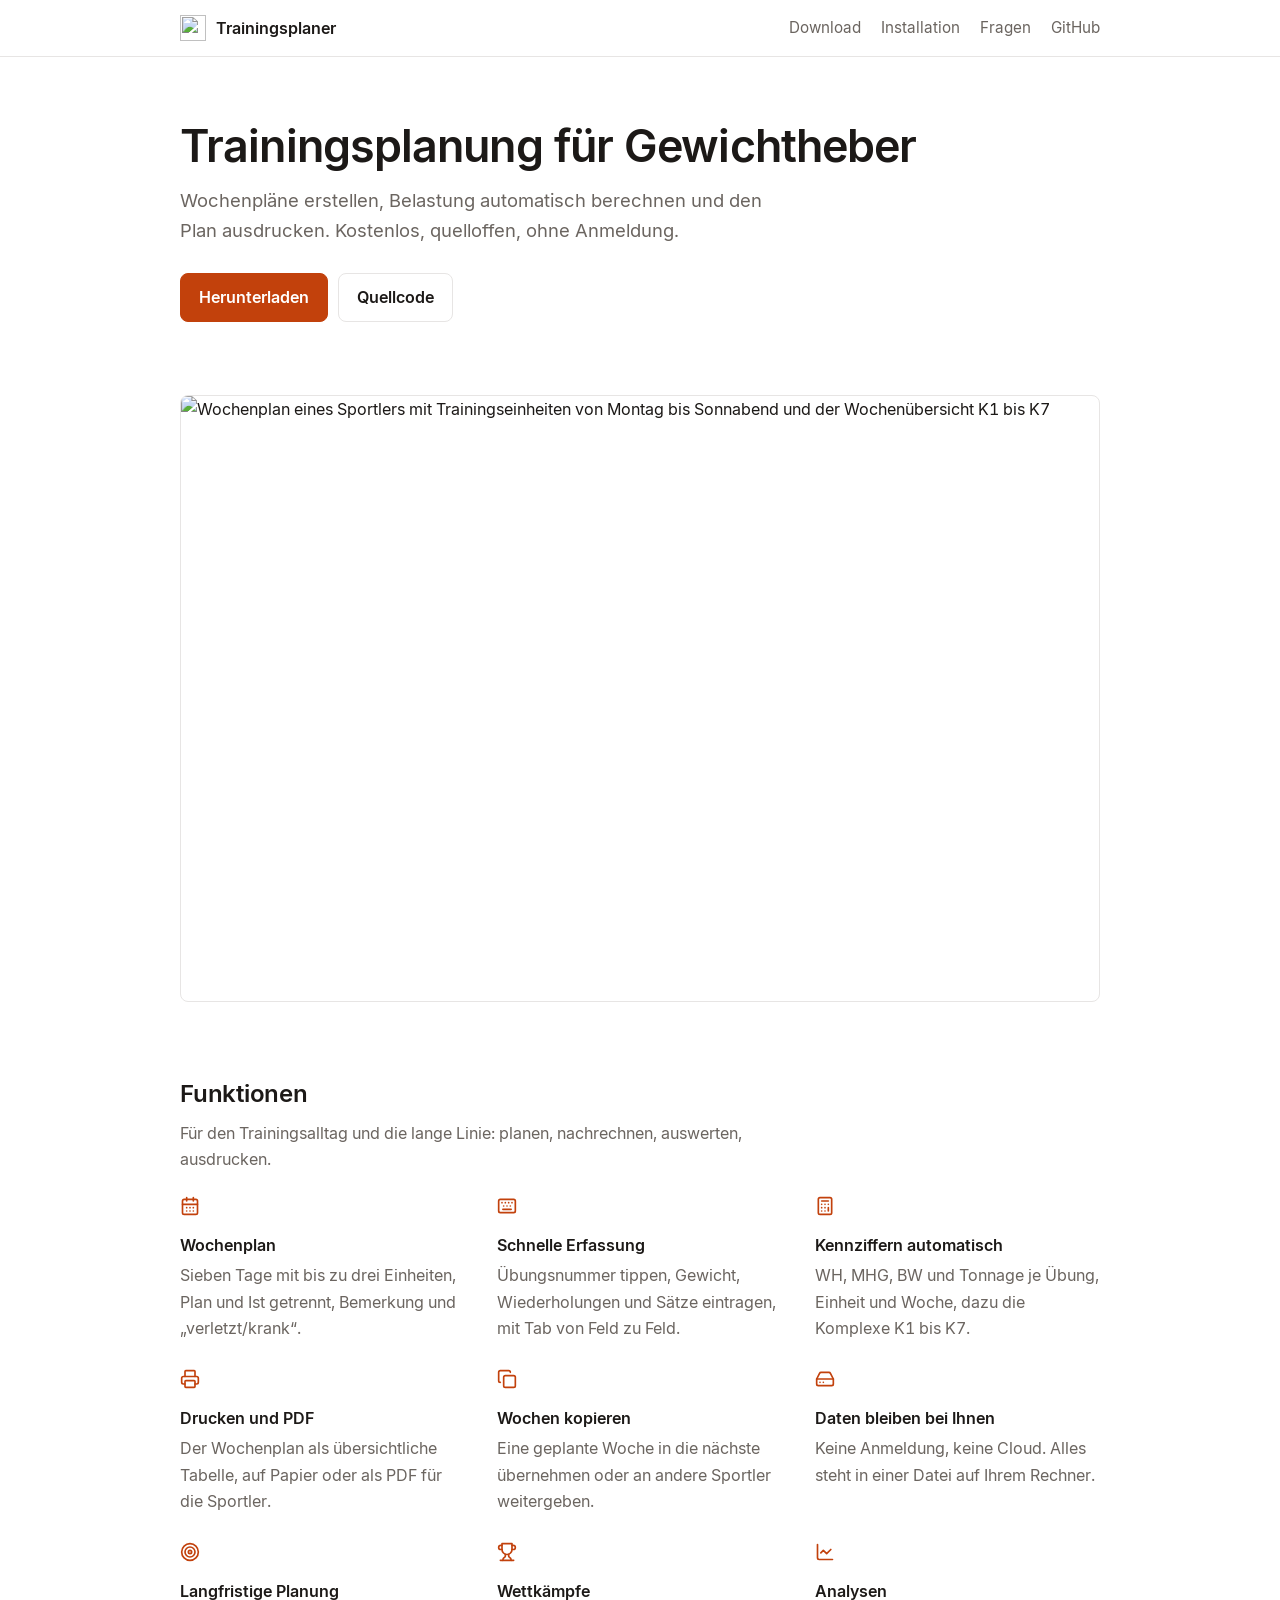
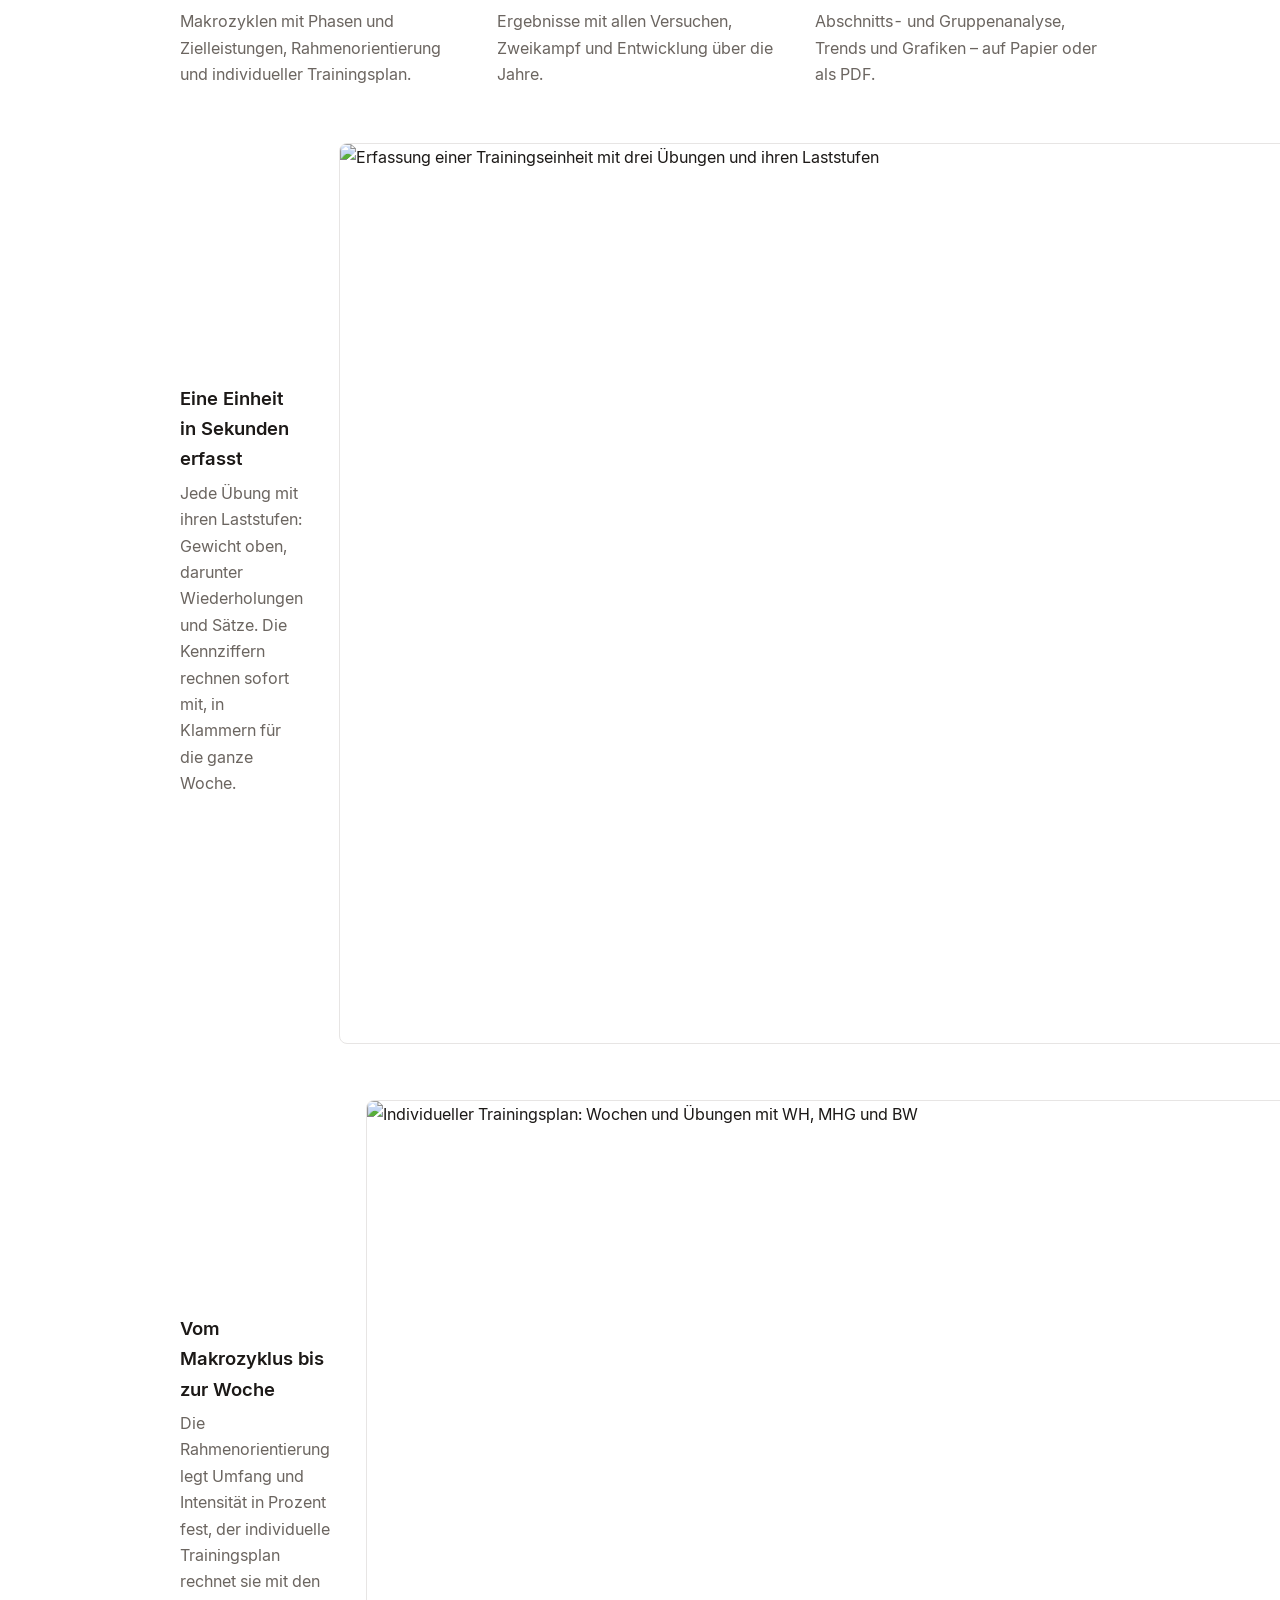
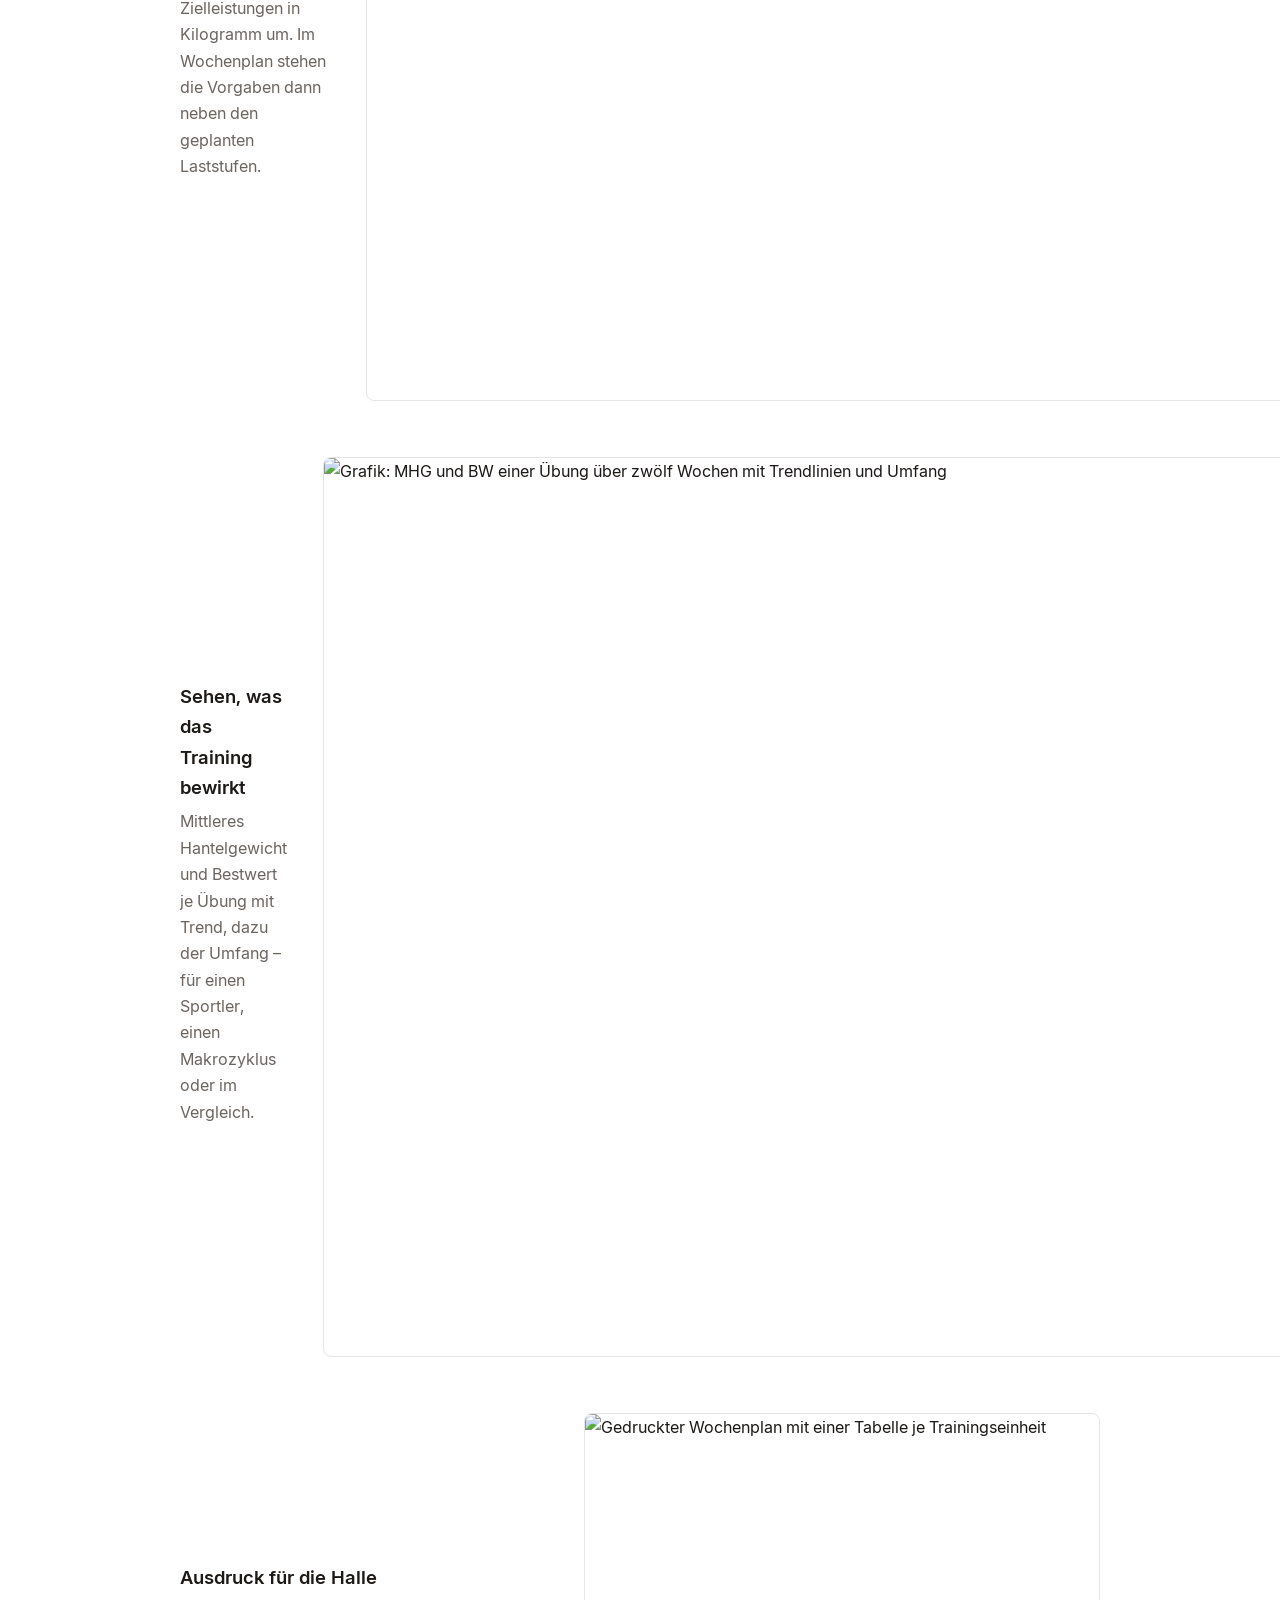
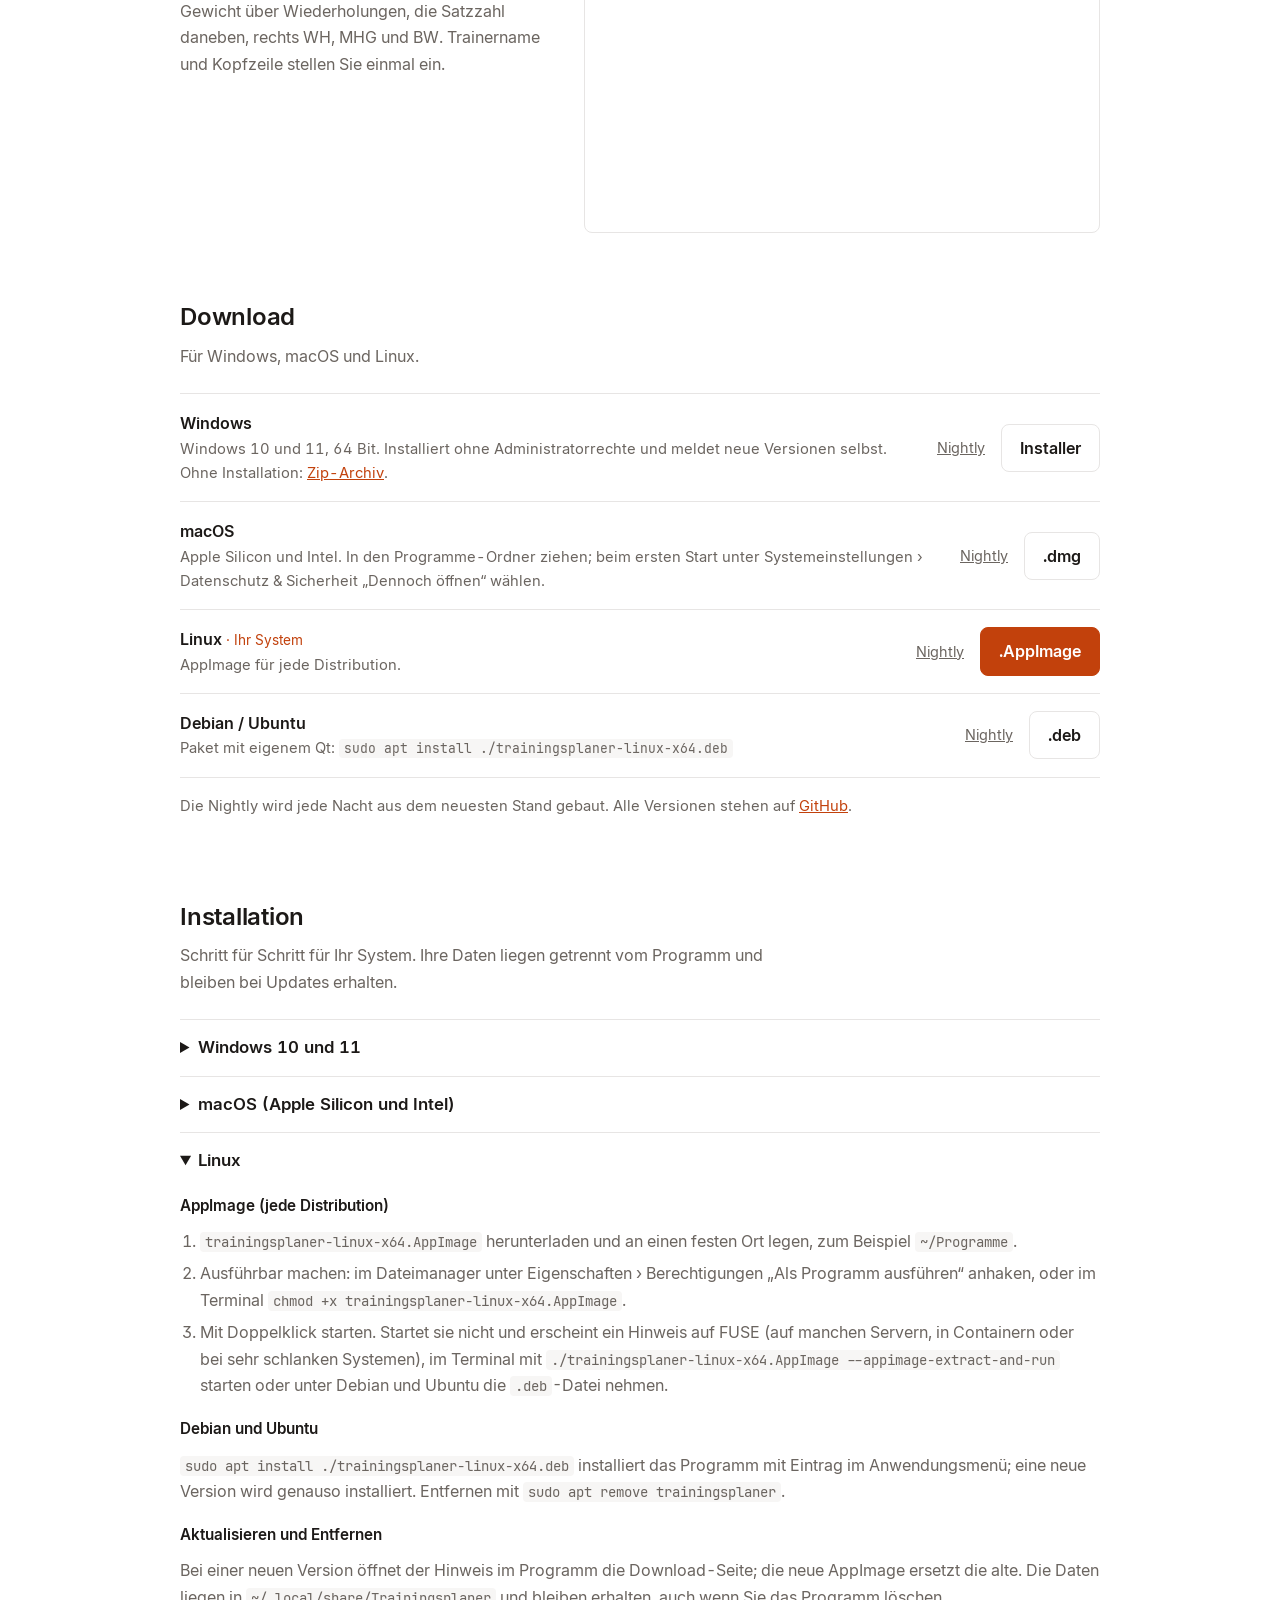
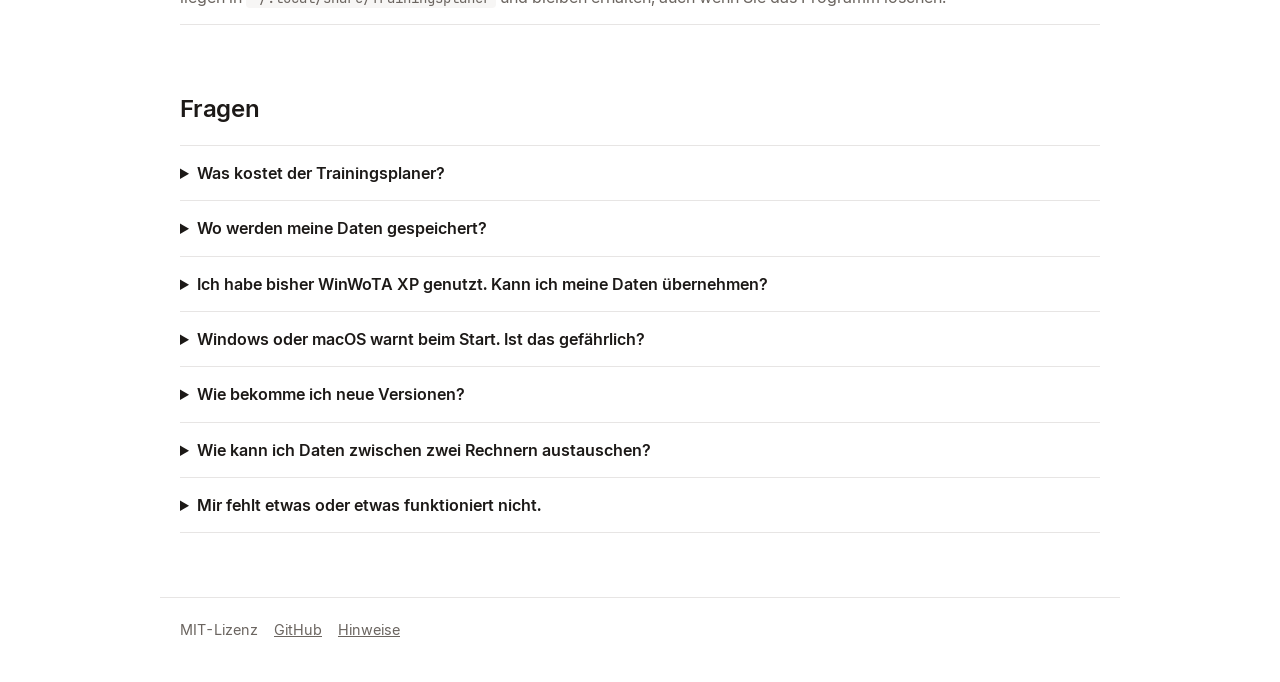
==== pages/index.html @ 2739d54d "Keep the update controls in the About dialog only Einstellungen › Allgemein had its own version line" ====
<!doctype html>
<html lang="de">
<head>
<meta charset="utf-8">
<meta name="viewport" content="width=device-width, initial-scale=1">
<title>Trainingsplaner</title>
<meta name="description" content="Wochenpläne für Gewichtheber planen, Belastung berechnen und drucken. Kostenlos und quelloffen.">
<meta property="og:title" content="Trainingsplaner – Trainingsplanung Gewichtheben">
<meta property="og:description" content="Wochenpläne planen, WH, MHG und BW automatisch berechnen, drucken.">
<meta property="og:image" content="https://iam-peter.github.io/trainingsplaner/week.png">
<link rel="icon" href="trainingsplaner.svg" type="image/svg+xml">
<link rel="stylesheet" href="style.css">
</head>
<body>

<nav>
  <div class="wrap">
    <a class="brand" href="./"><img src="trainingsplaner.svg" alt=""> Trainingsplaner</a>
    <div class="links">
      <a href="#download">Download</a>
      <a href="#installation">Installation</a>
      <a href="#fragen">Fragen</a>
      <a href="https://github.com/iam-peter/trainingsplaner">GitHub</a>
    </div>
  </div>
</nav>

<main class="wrap">
  <header class="hero">
    <h1>Trainingsplanung für Gewichtheber</h1>
    <p class="tagline">Wochenpläne erstellen, Belastung automatisch berechnen und den Plan ausdrucken.
      Kostenlos, quelloffen, ohne Anmeldung.</p>
    <div class="buttons">
      <a class="button primary" id="hero-download" href="#download">Herunterladen</a>
      <a class="button" href="https://github.com/iam-peter/trainingsplaner">Quellcode</a>
    </div>
    <p class="release-info" id="release-info"></p>
    <img class="shot" src="week.png" width="1366" height="900"
         alt="Wochenplan eines Sportlers mit Trainingseinheiten von Montag bis Sonnabend und der Wochenübersicht K1 bis K7">
  </header>

  <section id="funktionen">
    <h2>Funktionen</h2>
    <p class="lead">Für den Trainingsalltag und die lange Linie: planen, nachrechnen, auswerten, ausdrucken.</p>
    <div class="features">
      <div>
        <svg class="icon" viewBox="0 0 24 24" fill="none" stroke="currentColor" stroke-width="2" stroke-linecap="round" stroke-linejoin="round" aria-hidden="true"><path d="M8 2v4" /> <path d="M16 2v4" /> <rect width="18" height="18" x="3" y="4" rx="2" /> <path d="M3 10h18" /> <path d="M8 14h.01" /> <path d="M12 14h.01" /> <path d="M16 14h.01" /> <path d="M8 18h.01" /> <path d="M12 18h.01" /> <path d="M16 18h.01" /></svg>
        <h3>Wochenplan</h3>
        <p>Sieben Tage mit bis zu drei Einheiten, Plan und Ist getrennt, Bemerkung und „verletzt/krank“.</p>
      </div>
      <div>
        <svg class="icon" viewBox="0 0 24 24" fill="none" stroke="currentColor" stroke-width="2" stroke-linecap="round" stroke-linejoin="round" aria-hidden="true"><path d="M10 8h.01" /> <path d="M12 12h.01" /> <path d="M14 8h.01" /> <path d="M16 12h.01" /> <path d="M18 8h.01" /> <path d="M6 8h.01" /> <path d="M7 16h10" /> <path d="M8 12h.01" /> <rect width="20" height="16" x="2" y="4" rx="2" /></svg>
        <h3>Schnelle Erfassung</h3>
        <p>Übungsnummer tippen, Gewicht, Wiederholungen und Sätze eintragen, mit Tab von Feld zu Feld.</p>
      </div>
      <div>
        <svg class="icon" viewBox="0 0 24 24" fill="none" stroke="currentColor" stroke-width="2" stroke-linecap="round" stroke-linejoin="round" aria-hidden="true"><rect width="16" height="20" x="4" y="2" rx="2" /> <line x1="8" x2="16" y1="6" y2="6" /> <line x1="16" x2="16" y1="14" y2="18" /> <path d="M16 10h.01" /> <path d="M12 10h.01" /> <path d="M8 10h.01" /> <path d="M12 14h.01" /> <path d="M8 14h.01" /> <path d="M12 18h.01" /> <path d="M8 18h.01" /></svg>
        <h3>Kennziffern automatisch</h3>
        <p>WH, MHG, BW und Tonnage je Übung, Einheit und Woche, dazu die Komplexe K1 bis K7.</p>
      </div>
      <div>
        <svg class="icon" viewBox="0 0 24 24" fill="none" stroke="currentColor" stroke-width="2" stroke-linecap="round" stroke-linejoin="round" aria-hidden="true"><path d="M6 18H4a2 2 0 0 1-2-2v-5a2 2 0 0 1 2-2h16a2 2 0 0 1 2 2v5a2 2 0 0 1-2 2h-2" /> <path d="M6 9V3a1 1 0 0 1 1-1h10a1 1 0 0 1 1 1v6" /> <rect x="6" y="14" width="12" height="8" rx="1" /></svg>
        <h3>Drucken und PDF</h3>
        <p>Der Wochenplan als übersichtliche Tabelle, auf Papier oder als PDF für die Sportler.</p>
      </div>
      <div>
        <svg class="icon" viewBox="0 0 24 24" fill="none" stroke="currentColor" stroke-width="2" stroke-linecap="round" stroke-linejoin="round" aria-hidden="true"><rect width="14" height="14" x="8" y="8" rx="2" ry="2" /> <path d="M4 16c-1.1 0-2-.9-2-2V4c0-1.1.9-2 2-2h10c1.1 0 2 .9 2 2" /></svg>
        <h3>Wochen kopieren</h3>
        <p>Eine geplante Woche in die nächste übernehmen oder an andere Sportler weitergeben.</p>
      </div>
      <div>
        <svg class="icon" viewBox="0 0 24 24" fill="none" stroke="currentColor" stroke-width="2" stroke-linecap="round" stroke-linejoin="round" aria-hidden="true"><line x1="22" x2="2" y1="12" y2="12" /> <path d="M5.45 5.11 2 12v6a2 2 0 0 0 2 2h16a2 2 0 0 0 2-2v-6l-3.45-6.89A2 2 0 0 0 16.76 4H7.24a2 2 0 0 0-1.79 1.11z" /> <line x1="6" x2="6.01" y1="16" y2="16" /> <line x1="10" x2="10.01" y1="16" y2="16" /></svg>
        <h3>Daten bleiben bei Ihnen</h3>
        <p>Keine Anmeldung, keine Cloud. Alles steht in einer Datei auf Ihrem Rechner.</p>
      </div>
      <div>
        <svg class="icon" viewBox="0 0 24 24" fill="none" stroke="currentColor" stroke-width="2" stroke-linecap="round" stroke-linejoin="round" aria-hidden="true"><circle cx="12" cy="12" r="10" /> <circle cx="12" cy="12" r="6" /> <circle cx="12" cy="12" r="2" /></svg>
        <h3>Langfristige Planung</h3>
        <p>Makrozyklen mit Phasen und Zielleistungen, Rahmenorientierung und individueller Trainingsplan.</p>
      </div>
      <div>
        <svg class="icon" viewBox="0 0 24 24" fill="none" stroke="currentColor" stroke-width="2" stroke-linecap="round" stroke-linejoin="round" aria-hidden="true"><path d="M6 9H4.5a2.5 2.5 0 0 1 0-5H6" /> <path d="M18 9h1.5a2.5 2.5 0 0 0 0-5H18" /> <path d="M4 22h16" /> <path d="M10 14.66V17c0 .55-.47.98-.97 1.21C7.85 18.75 7 20.24 7 22" /> <path d="M14 14.66V17c0 .55.47.98.97 1.21C16.15 18.75 17 20.24 17 22" /> <path d="M18 2H6v7a6 6 0 0 0 12 0V2Z" /></svg>
        <h3>Wettkämpfe</h3>
        <p>Ergebnisse mit allen Versuchen, Zweikampf und Entwicklung über die Jahre.</p>
      </div>
      <div>
        <svg class="icon" viewBox="0 0 24 24" fill="none" stroke="currentColor" stroke-width="2" stroke-linecap="round" stroke-linejoin="round" aria-hidden="true"><path d="M3 3v16a2 2 0 0 0 2 2h16" /> <path d="m19 9-5 5-4-4-3 3" /></svg>
        <h3>Analysen</h3>
        <p>Abschnitts- und Gruppenanalyse, Trends und Grafiken – auf Papier oder als PDF.</p>
      </div>
    </div>

    <div class="split">
      <div>
        <h3>Eine Einheit in Sekunden erfasst</h3>
        <p>Jede Übung mit ihren Laststufen: Gewicht oben, darunter Wiederholungen und Sätze.
          Die Kennziffern rechnen sofort mit, in Klammern für die ganze Woche.</p>
      </div>
      <img src="session.png" width="1366" height="900" loading="lazy"
           alt="Erfassung einer Trainingseinheit mit drei Übungen und ihren Laststufen">
    </div>

    <div class="split">
      <div>
        <h3>Vom Makrozyklus bis zur Woche</h3>
        <p>Die Rahmenorientierung legt Umfang und Intensität in Prozent fest, der individuelle
          Trainingsplan rechnet sie mit den Zielleistungen in Kilogramm um. Im Wochenplan stehen
          die Vorgaben dann neben den geplanten Laststufen.</p>
      </div>
      <img src="planning.png" width="1366" height="900" loading="lazy"
           alt="Individueller Trainingsplan: Wochen und Übungen mit WH, MHG und BW">
    </div>

    <div class="split">
      <div>
        <h3>Sehen, was das Training bewirkt</h3>
        <p>Mittleres Hantelgewicht und Bestwert je Übung mit Trend, dazu der Umfang – für einen
          Sportler, einen Makrozyklus oder im Vergleich.</p>
      </div>
      <img src="analysis.png" width="1366" height="900" loading="lazy"
           alt="Grafik: MHG und BW einer Übung über zwölf Wochen mit Trendlinien und Umfang">
    </div>

    <div class="split">
      <div>
        <h3>Ausdruck für die Halle</h3>
        <p>Gewicht über Wiederholungen, die Satzzahl daneben, rechts WH, MHG und BW.
          Trainername und Kopfzeile stellen Sie einmal ein.</p>
      </div>
      <img class="page" src="print.png" width="910" height="1287" loading="lazy"
           alt="Gedruckter Wochenplan mit einer Tabelle je Trainingseinheit">
    </div>
  </section>

  <section id="download">
    <h2>Download</h2>
    <p class="lead" id="download-lead">Für Windows, macOS und Linux.</p>
    <div class="downloads">
      <div class="download" data-os="windows">
        <div><h3>Windows</h3><div class="meta">Windows 10 und 11, 64 Bit. Installiert ohne Administratorrechte und meldet neue Versionen selbst.
          Ohne Installation: <a data-alt="trainingsplaner-windows-x64.zip" href="https://github.com/iam-peter/trainingsplaner/releases">Zip-Archiv</a>.</div></div>
        <a class="nightly" data-nightly="trainingsplaner-windows-x64-setup.exe" href="https://github.com/iam-peter/trainingsplaner/releases/tag/nightly">Nightly</a>
        <a class="button" data-asset="trainingsplaner-windows-x64-setup.exe" data-fallback="trainingsplaner-windows-x64.zip" data-fallback-label=".zip" href="https://github.com/iam-peter/trainingsplaner/releases">Installer</a>
      </div>
      <div class="download" data-os="macos">
        <div><h3>macOS</h3><div class="meta">Apple Silicon und Intel. In den Programme-Ordner ziehen; beim ersten Start unter Systemeinstellungen › Datenschutz &amp; Sicherheit „Dennoch öffnen“ wählen.</div></div>
        <a class="nightly" data-nightly="trainingsplaner-macos.dmg" href="https://github.com/iam-peter/trainingsplaner/releases/tag/nightly">Nightly</a>
        <a class="button" data-asset="trainingsplaner-macos.dmg" href="https://github.com/iam-peter/trainingsplaner/releases">.dmg</a>
      </div>
      <div class="download" data-os="linux">
        <div><h3>Linux</h3><div class="meta">AppImage für jede Distribution.</div></div>
        <a class="nightly" data-nightly="trainingsplaner-linux-x64.AppImage" href="https://github.com/iam-peter/trainingsplaner/releases/tag/nightly">Nightly</a>
        <a class="button" data-asset="trainingsplaner-linux-x64.AppImage" href="https://github.com/iam-peter/trainingsplaner/releases">.AppImage</a>
      </div>
      <div class="download" data-os="debian">
        <div><h3>Debian / Ubuntu</h3><div class="meta">Paket mit eigenem Qt: <code>sudo apt install ./trainingsplaner-linux-x64.deb</code></div></div>
        <a class="nightly" data-nightly="trainingsplaner-linux-x64.deb" href="https://github.com/iam-peter/trainingsplaner/releases/tag/nightly">Nightly</a>
        <a class="button" data-asset="trainingsplaner-linux-x64.deb" href="https://github.com/iam-peter/trainingsplaner/releases">.deb</a>
      </div>
    </div>
    <p class="note">Die Nightly wird jede Nacht aus dem neuesten Stand gebaut.
      Alle Versionen stehen auf <a href="https://github.com/iam-peter/trainingsplaner/releases">GitHub</a>.</p>
  </section>

  <section id="installation">
    <h2>Installation</h2>
    <p class="lead">Schritt für Schritt für Ihr System. Ihre Daten liegen getrennt vom Programm und bleiben bei Updates erhalten.</p>

    <details class="guide" data-os="windows">
      <summary>Windows 10 und 11</summary>
      <h3>Installieren</h3>
      <ol>
        <li>Den <strong>Installer</strong> (<code>trainingsplaner-windows-x64-setup.exe</code>) oben unter Download herunterladen und mit Doppelklick starten.</li>
        <li>Windows zeigt „Der Computer wurde durch Windows geschützt“, weil das Programm noch nicht digital signiert ist. Auf <strong>Weitere Informationen</strong> klicken, dann auf <strong>Trotzdem ausführen</strong>.</li>
        <li>Wählen, für wen installiert wird: <strong>nur für Sie</strong> (empfohlen, ohne Administratorrechte) oder für alle Benutzer des Rechners (fragt nach einem Administrator).</li>
        <li>Die beiden Kästchen <strong>Eintrag im Startmenü</strong> und <strong>Verknüpfung auf dem Desktop</strong> sind angehakt; abwählen, was Sie nicht möchten. Dann <strong>Installieren</strong>.</li>
        <li>Am Ende startet der Trainingsplaner. Später finden Sie ihn im Startmenü und auf dem Desktop.</li>
      </ol>
      <p>Das Programm liegt immer an derselben Stelle: <code>%LOCALAPPDATA%\Programs\Trainingsplaner</code> (für alle Benutzer: <code>C:\Programme\Trainingsplaner</code>). Die Daten stehen in <code>%APPDATA%\Trainingsplaner</code>.</p>
      <h3>Aktualisieren</h3>
      <p>Gibt es eine neue Version, erscheint oben im Programm ein Hinweis. Ein Klick auf <strong>Jetzt aktualisieren</strong> lädt sie, prüft sie, installiert sie und startet das Programm neu.</p>
      <h3>Entfernen</h3>
      <p>Windows-Einstellungen › <strong>Apps</strong> › Installierte Apps › Trainingsplaner › <strong>Deinstallieren</strong>. Dabei erscheint das Kästchen <strong>Auch alle Daten löschen</strong>; es ist nicht angehakt, die Daten bleiben also erhalten, wenn Sie nichts ändern.</p>
      <p class="note">Ohne Installation: das Zip-Archiv entpacken und <code>trainingsplaner.exe</code> starten. Dann gibt es keine Einträge im Startmenü und keine Updates mit einem Klick.</p>
    </details>

    <details class="guide" data-os="macos">
      <summary>macOS (Apple Silicon und Intel)</summary>
      <p>Der Trainingsplaner ist noch nicht von Apple beglaubigt („notarisiert“), das kostet eine jährliche Gebühr. macOS blockiert ihn deshalb beim ersten Start. Einmal freigegeben, startet er danach ganz normal.</p>
      <h3>Installieren</h3>
      <ol>
        <li>Die Datei <code>trainingsplaner-macos.dmg</code> oben unter Download herunterladen und mit Doppelklick öffnen.</li>
        <li><strong>Trainingsplaner</strong> aus dem Fenster in den Ordner <strong>Programme</strong> ziehen (im Finder links in der Seitenleiste). Danach das Laufwerk „Trainingsplaner“ in der Seitenleiste auswerfen.</li>
        <li>Den Trainingsplaner im Ordner Programme mit Doppelklick starten. macOS meldet, dass er nicht geöffnet werden kann, weil Apple ihn nicht auf Schadsoftware prüfen konnte. Auf <strong>Fertig</strong> klicken, <em>nicht</em> auf „In den Papierkorb legen“.</li>
        <li><strong>Systemeinstellungen</strong> öffnen (Apfel-Menü oben links) › <strong>Datenschutz &amp; Sicherheit</strong> und ganz nach unten zum Abschnitt <strong>Sicherheit</strong> scrollen. Dort steht, dass „Trainingsplaner“ blockiert wurde. Auf <strong>Dennoch öffnen</strong> klicken. Diese Schaltfläche erscheint nur für kurze Zeit nach dem Startversuch; fehlt sie, Schritt 3 wiederholen.</li>
        <li>Mit dem Passwort des Mac oder Touch ID bestätigen und in der folgenden Rückfrage noch einmal <strong>Dennoch öffnen</strong> wählen. Der Trainingsplaner startet; ab jetzt genügt ein Doppelklick.</li>
      </ol>
      <p class="note">Für Erfahrene: Statt der Schritte 3 bis 5 hebt im Terminal <code>xattr -dr com.apple.quarantine /Applications/Trainingsplaner.app</code> die Sperre für dieses Programm auf.</p>
      <h3>Aktualisieren</h3>
      <p>Bei einer neuen Version erscheint oben im Programm ein Hinweis. <strong>Herunterladen</strong> lädt die neue <code>.dmg</code>-Datei. Den Trainingsplaner beenden, die neue Version wie oben in den Ordner Programme ziehen und <strong>Ersetzen</strong> wählen. Weil jede neue Version wieder blockiert wird, die Schritte 3 bis 5 noch einmal ausführen. Ihre Daten bleiben erhalten.</p>
      <h3>Entfernen</h3>
      <p>Den Trainingsplaner aus dem Ordner Programme in den Papierkorb ziehen. Die Daten bleiben in <code>~/Library/Application Support/Trainingsplaner</code>; wer sie auch löschen möchte, entfernt diesen Ordner (im Finder: Gehe zu › Gehe zum Ordner …).</p>
    </details>

    <details class="guide" data-os="linux">
      <summary>Linux</summary>
      <h3>AppImage (jede Distribution)</h3>
      <ol>
        <li><code>trainingsplaner-linux-x64.AppImage</code> herunterladen und an einen festen Ort legen, zum Beispiel <code>~/Programme</code>.</li>
        <li>Ausführbar machen: im Dateimanager unter Eigenschaften › Berechtigungen „Als Programm ausführen“ anhaken, oder im Terminal <code>chmod +x trainingsplaner-linux-x64.AppImage</code>.</li>
        <li>Mit Doppelklick starten. Startet sie nicht und erscheint ein Hinweis auf FUSE (auf manchen Servern, in Containern oder bei sehr schlanken Systemen), im Terminal mit <code>./trainingsplaner-linux-x64.AppImage --appimage-extract-and-run</code> starten oder unter Debian und Ubuntu die <code>.deb</code>-Datei nehmen.</li>
      </ol>
      <h3>Debian und Ubuntu</h3>
      <p><code>sudo apt install ./trainingsplaner-linux-x64.deb</code> installiert das Programm mit Eintrag im Anwendungsmenü; eine neue Version wird genauso installiert. Entfernen mit <code>sudo apt remove trainingsplaner</code>.</p>
      <h3>Aktualisieren und Entfernen</h3>
      <p>Bei einer neuen Version öffnet der Hinweis im Programm die Download-Seite; die neue AppImage ersetzt die alte. Die Daten liegen in <code>~/.local/share/Trainingsplaner</code> und bleiben erhalten, auch wenn Sie das Programm löschen.</p>
    </details>
  </section>

  <section id="fragen">
    <h2>Fragen</h2>
    <details>
      <summary>Was kostet der Trainingsplaner?</summary>
      <p>Nichts. Das Programm ist Open Source unter der MIT-Lizenz und darf frei genutzt und weitergegeben werden.</p>
    </details>
    <details>
      <summary>Wo werden meine Daten gespeichert?</summary>
      <p>In einer einzigen Datei auf Ihrem Rechner, den Pfad zeigt „Einstellungen“. Zur Sicherung das Programm schließen und diese Datei kopieren. Trainingsdaten werden nie ins Internet übertragen.</p>
    </details>
    <details>
      <summary>Ich habe bisher WinWoTA XP genutzt. Kann ich meine Daten übernehmen?</summary>
      <p>Ja. Der Trainingsplaner liest die Datensicherung dieses Programms und verwendet dieselben Übungsnummern:</p>
      <ol>
        <li>Im alten Programm den Datenexport „komplett“ ausführen. Das ergibt die Datei <code>winwotaxp.bak</code>.</li>
        <li>Im Trainingsplaner oben rechts „Daten“ › „Importieren…“ wählen und diese Datei öffnen.</li>
      </ol>
      <p>Sportler, Trainingseinheiten und Übungen werden übernommen. Ein erneuter Import ergänzt nur, was sich geändert hat.</p>
    </details>
    <details>
      <summary>Windows oder macOS warnt beim Start. Ist das gefährlich?</summary>
      <p>Das Programm ist (noch) nicht digital signiert, deshalb zeigt Windows SmartScreen eine Warnung und macOS blockiert den ersten Start. Wie es trotzdem startet, steht in der <a href="#installation">Installationsanleitung</a>. Der Quellcode ist öffentlich einsehbar.</p>
    </details>
    <details>
      <summary>Wie bekomme ich neue Versionen?</summary>
      <p>Das Programm fragt beim Start höchstens einmal am Tag bei GitHub nach einer neuen Version und meldet sie oben im Fenster. Unter Windows (mit dem Installer eingerichtet) genügt dann ein Klick auf „Jetzt aktualisieren“: das Programm lädt die neue Version, prüft sie, installiert sie und startet neu. Unter macOS und Linux öffnet es den Download. Die Daten bleiben bei jedem Update erhalten. Abschalten lässt sich die Abfrage unter Hilfe › Über den Trainingsplaner.</p>
    </details>
    <details>
      <summary>Wie kann ich Daten zwischen zwei Rechnern austauschen?</summary>
      <p>Über „Daten“ › „Exportieren…“ alle Daten, die Änderungen seit einem Zeitpunkt oder die Wochen eines Sportlers in eine Datei schreiben und auf dem anderen Rechner mit „Importieren…“ einlesen. Neuere Einträge bleiben dabei erhalten.</p>
    </details>
    <details>
      <summary>Mir fehlt etwas oder etwas funktioniert nicht.</summary>
      <p>Wünsche und Fehler gern als <a href="https://github.com/iam-peter/trainingsplaner/issues">Issue auf GitHub</a>.</p>
    </details>
  </section>
</main>

<footer>
  <div class="wrap">
    <span>MIT-Lizenz</span>
    <a href="https://github.com/iam-peter/trainingsplaner">GitHub</a>
    <a href="hinweise.html">Hinweise</a>
  </div>
</footer>

<script>
  const repo = "iam-peter/trainingsplaner";
  const base = `https://github.com/${repo}/releases`;

  function detectOs() {
    const p = (navigator.userAgentData && navigator.userAgentData.platform) || navigator.platform || navigator.userAgent;
    if (/win/i.test(p)) return "windows";
    if (/mac|iphone|ipad/i.test(p)) return "macos";
    if (/linux|x11/i.test(p)) return /ubuntu|debian/i.test(navigator.userAgent) ? "debian" : "linux";
    return "windows";
  }

  const labels = { windows: "für Windows", macos: "für macOS", linux: "für Linux", debian: "für Debian/Ubuntu" };
  const os = detectOs();
  // The installation guide opens at the visitor's system
  const guideOs = os === "debian" ? "linux" : os;
  for (const guide of document.querySelectorAll(".guide"))
    guide.open = guide.dataset.os === guideOs;
  for (const row of document.querySelectorAll(".download")) {
    const current = row.dataset.os === os;
    row.classList.toggle("current", current);
    row.querySelector("[data-asset]").classList.toggle("primary", current);
  }

  function date(iso) {
    return new Date(iso).toLocaleDateString("de-DE", { day: "numeric", month: "long", year: "numeric" });
  }

  fetch(`https://api.github.com/repos/${repo}/releases?per_page=30`,
        { headers: { Accept: "application/vnd.github+json" } })
    .then(response => response.ok ? response.json() : Promise.reject(response.status))
    .then(list => {
      const stable = list.find(r => !r.draft && !r.prerelease);
      const nightly = list.find(r => r.tag_name === "nightly");
      const has = (release, name) => release && release.assets.some(a => a.name === name);

      // The stable release, the nightly until there is one. A release
      // from before the installer offers the zip instead.
      const main = stable || nightly;
      for (const link of document.querySelectorAll("[data-asset]")) {
        let name = link.dataset.asset;
        if (!has(main, name) && link.dataset.fallback && has(main, link.dataset.fallback)) {
          name = link.dataset.fallback;
          link.textContent = link.dataset.fallbackLabel;
        }
        if (has(main, name)) {
          link.href = `${base}/download/${main.tag_name}/${name}`;
          link.dataset.found = "true";
        }
      }
      for (const link of document.querySelectorAll("[data-alt]")) {
        if (has(main, link.dataset.alt))
          link.href = `${base}/download/${main.tag_name}/${link.dataset.alt}`;
      }
      for (const link of document.querySelectorAll("[data-nightly]")) {
        if (has(nightly, link.dataset.nightly)) {
          link.href = `${base}/download/nightly/${link.dataset.nightly}`;
          link.textContent = `Nightly vom ${date(nightly.published_at)}`;
        } else {
          link.hidden = true;
        }
      }

      const info = document.getElementById("release-info");
      const hero = document.getElementById("hero-download");
      const asset = document.querySelector(`.download[data-os="${os}"] [data-asset]`);
      if (stable) {
        info.textContent = `Version ${stable.tag_name.replace(/^v/, "")} vom ${date(stable.published_at)}`;
        hero.textContent = `Herunterladen ${labels[os]}`;
        if (asset.dataset.found) hero.href = asset.href;
      } else if (nightly) {
        info.textContent = `Vorabversion vom ${date(nightly.published_at)}`;
        document.getElementById("download-lead").textContent =
          "Für Windows, macOS und Linux. Noch gibt es nur die Vorabversion (Nightly).";
        hero.textContent = `Vorabversion ${labels[os]}`;
        if (asset.dataset.found) hero.href = asset.href;
      }
    })
    .catch(() => {
      // Without the API (offline, rate limit) the links lead to the release list.
    });
</script>
</body>
</html>
---- pages/style.css ----
@font-face {
  font-family: "Inter"; font-weight: 400; font-style: normal; font-display: swap;
  src: url("fonts/Inter-Regular.woff2") format("woff2");
}
@font-face {
  font-family: "Inter"; font-weight: 600; font-style: normal; font-display: swap;
  src: url("fonts/Inter-SemiBold.woff2") format("woff2");
}
@font-face {
  font-family: "JetBrains Mono"; font-weight: 400; font-style: normal; font-display: swap;
  src: url("fonts/JetBrainsMono-Regular.woff2") format("woff2");
}

:root {
  --bg: #ffffff;
  --fg: #1c1917;
  --muted: #6b6560;
  --line: #e7e5e4;
  --soft: #f7f6f5;
  --accent: #c2410c;
  --on-accent: #ffffff;
}
@media (prefers-color-scheme: dark) {
  :root {
    --bg: #151312;
    --fg: #f2efed;
    --muted: #a39d98;
    --line: #2c2826;
    --soft: #1d1a19;
    --accent: #fb923c;
    --on-accent: #1c1917;
  }
}

* { box-sizing: border-box; }
body {
  margin: 0;
  background: var(--bg);
  color: var(--fg);
  font: 16px/1.65 "Inter", system-ui, -apple-system, "Segoe UI", Roboto, sans-serif;
  font-feature-settings: "ss01", "tnum";
  -webkit-font-smoothing: antialiased;
}
a { color: var(--accent); }
img { max-width: 100%; height: auto; }
.wrap { max-width: 960px; margin: 0 auto; padding: 0 20px; }

nav { border-bottom: 1px solid var(--line); }
nav .wrap { display: flex; align-items: center; gap: 20px; height: 56px; }
nav .brand { display: flex; align-items: center; gap: 10px; font-weight: 600; color: var(--fg); text-decoration: none; }
nav .brand img { width: 26px; height: 26px; }
nav .links { margin-left: auto; display: flex; gap: 20px; }
nav .links a { color: var(--muted); text-decoration: none; font-size: 0.95rem; }
nav .links a:hover { color: var(--fg); }

header.hero { padding: 64px 0 8px; }
h1 { font-weight: 600; font-size: clamp(2rem, 5vw, 2.8rem); line-height: 1.15; letter-spacing: -0.02em; margin: 0 0 12px; }
.tagline { color: var(--muted); font-size: 1.15rem; max-width: 600px; margin: 0 0 28px; }

.buttons { display: flex; gap: 10px; flex-wrap: wrap; align-items: center; }
.button {
  display: inline-block; padding: 10px 18px; border-radius: 8px; font-weight: 600;
  text-decoration: none; color: var(--fg); border: 1px solid var(--line); background: var(--bg);
}
.button:hover { border-color: var(--muted); }
.button.primary { background: var(--accent); border-color: var(--accent); color: var(--on-accent); }
.button.primary:hover { filter: brightness(1.08); }
.release-info { color: var(--muted); font-size: 0.9rem; margin: 12px 0 0; min-height: 1.5em; }

.shot { display: block; margin: 40px 0 0; border: 1px solid var(--line); border-radius: 8px; }

section { padding: 64px 0 0; }
h2 { font-weight: 600; font-size: 1.5rem; letter-spacing: -0.01em; margin: 0 0 6px; }
.lead { color: var(--muted); margin: 0 0 24px; max-width: 640px; }

.features { display: grid; grid-template-columns: repeat(auto-fit, minmax(260px, 1fr)); gap: 28px 32px; }
.features h3 { font-size: 1rem; margin: 0 0 4px; font-weight: 600; }
.features .icon { width: 20px; height: 20px; color: var(--accent); margin-bottom: 8px; }
.features p { margin: 0; color: var(--muted); }

.split { display: grid; grid-template-columns: 1fr 1.4fr; gap: 36px; align-items: center; margin-top: 56px; }
.split h3 { font-size: 1.15rem; margin: 0 0 6px; }
.split p { color: var(--muted); margin: 0 0 8px; }
.split img { border: 1px solid var(--line); border-radius: 8px; }
.split img.page { width: 100%; height: 420px; object-fit: cover; object-position: top; background: #fff; }
@media (max-width: 760px) { .split { grid-template-columns: 1fr; } }

.downloads { border-top: 1px solid var(--line); }
.download {
  display: grid; grid-template-columns: 1fr auto auto; gap: 16px; align-items: center;
  padding: 16px 0; border-bottom: 1px solid var(--line);
}
.download h3 { margin: 0; font-size: 1rem; }
.download .meta { color: var(--muted); font-size: 0.92rem; }
.download .nightly { font-size: 0.9rem; color: var(--muted); }
.download.current h3::after { content: "  · Ihr System"; color: var(--accent); font-weight: 500; font-size: 0.85rem; }
@media (max-width: 600px) {
  .download { grid-template-columns: 1fr; gap: 6px; }
  .download .button { justify-self: start; }
}
.note { color: var(--muted); font-size: 0.92rem; margin-top: 16px; }

#fragen h2 { margin-bottom: 16px; }
details { border-bottom: 1px solid var(--line); padding: 14px 0; }
details:first-of-type { border-top: 1px solid var(--line); }
summary { cursor: pointer; font-weight: 600; }
details p, details ol { color: var(--muted); margin: 10px 0 0; }
.guide summary { font-size: 1.05rem; }
.guide h3 { font-size: 0.95rem; margin: 18px 0 0; }
.guide ol li { margin: 6px 0; }
.guide strong { color: var(--fg); }
details ol { padding-left: 20px; }

code { font: 0.88em "JetBrains Mono", ui-monospace, Menlo, Consolas, monospace; background: var(--soft); padding: 1px 5px; border-radius: 4px; }

footer { color: var(--muted); font-size: 0.9rem; padding: 64px 0 40px; }
footer .wrap { display: flex; gap: 16px; flex-wrap: wrap; border-top: 1px solid var(--line); padding-top: 20px; }
footer a { color: var(--muted); }

article { padding: 48px 0 0; max-width: 680px; }
article h1 { font-size: 2rem; }
article h2 { font-size: 1.2rem; margin-top: 32px; }
article p { color: var(--muted); }
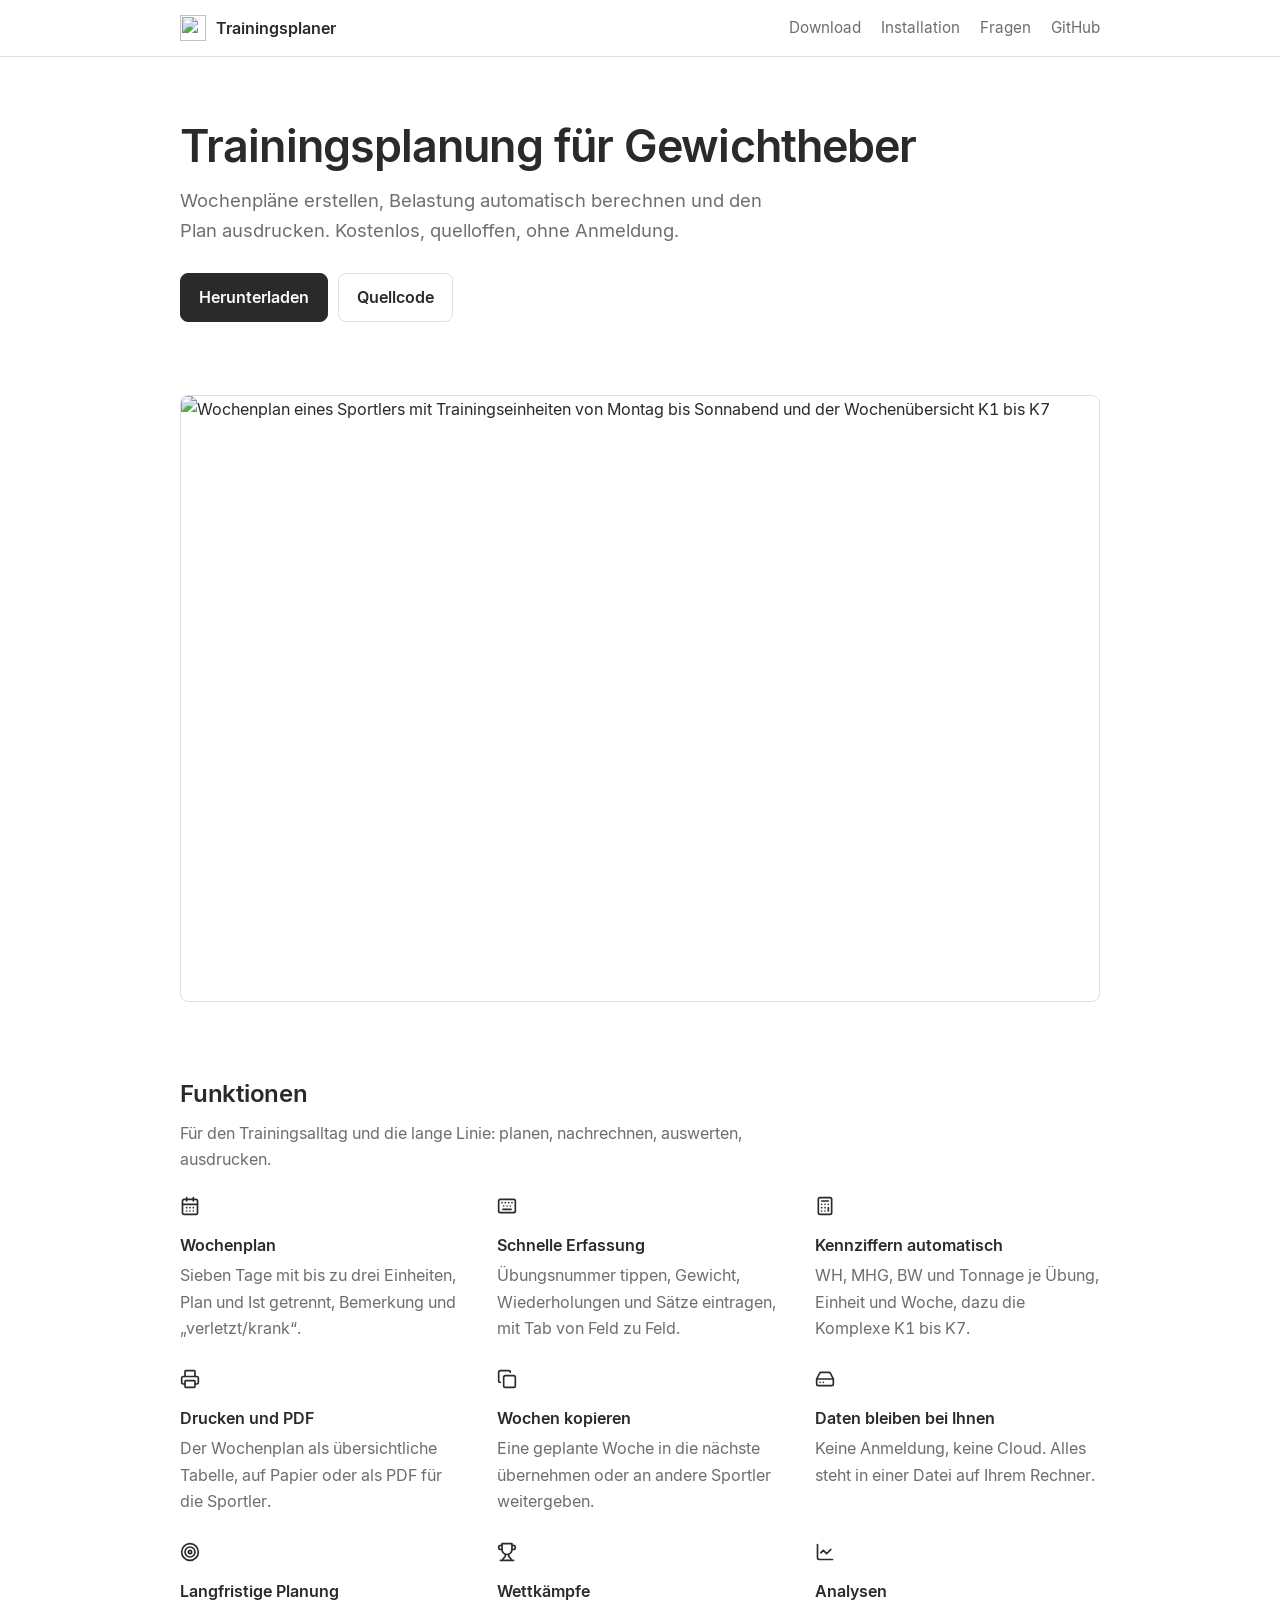
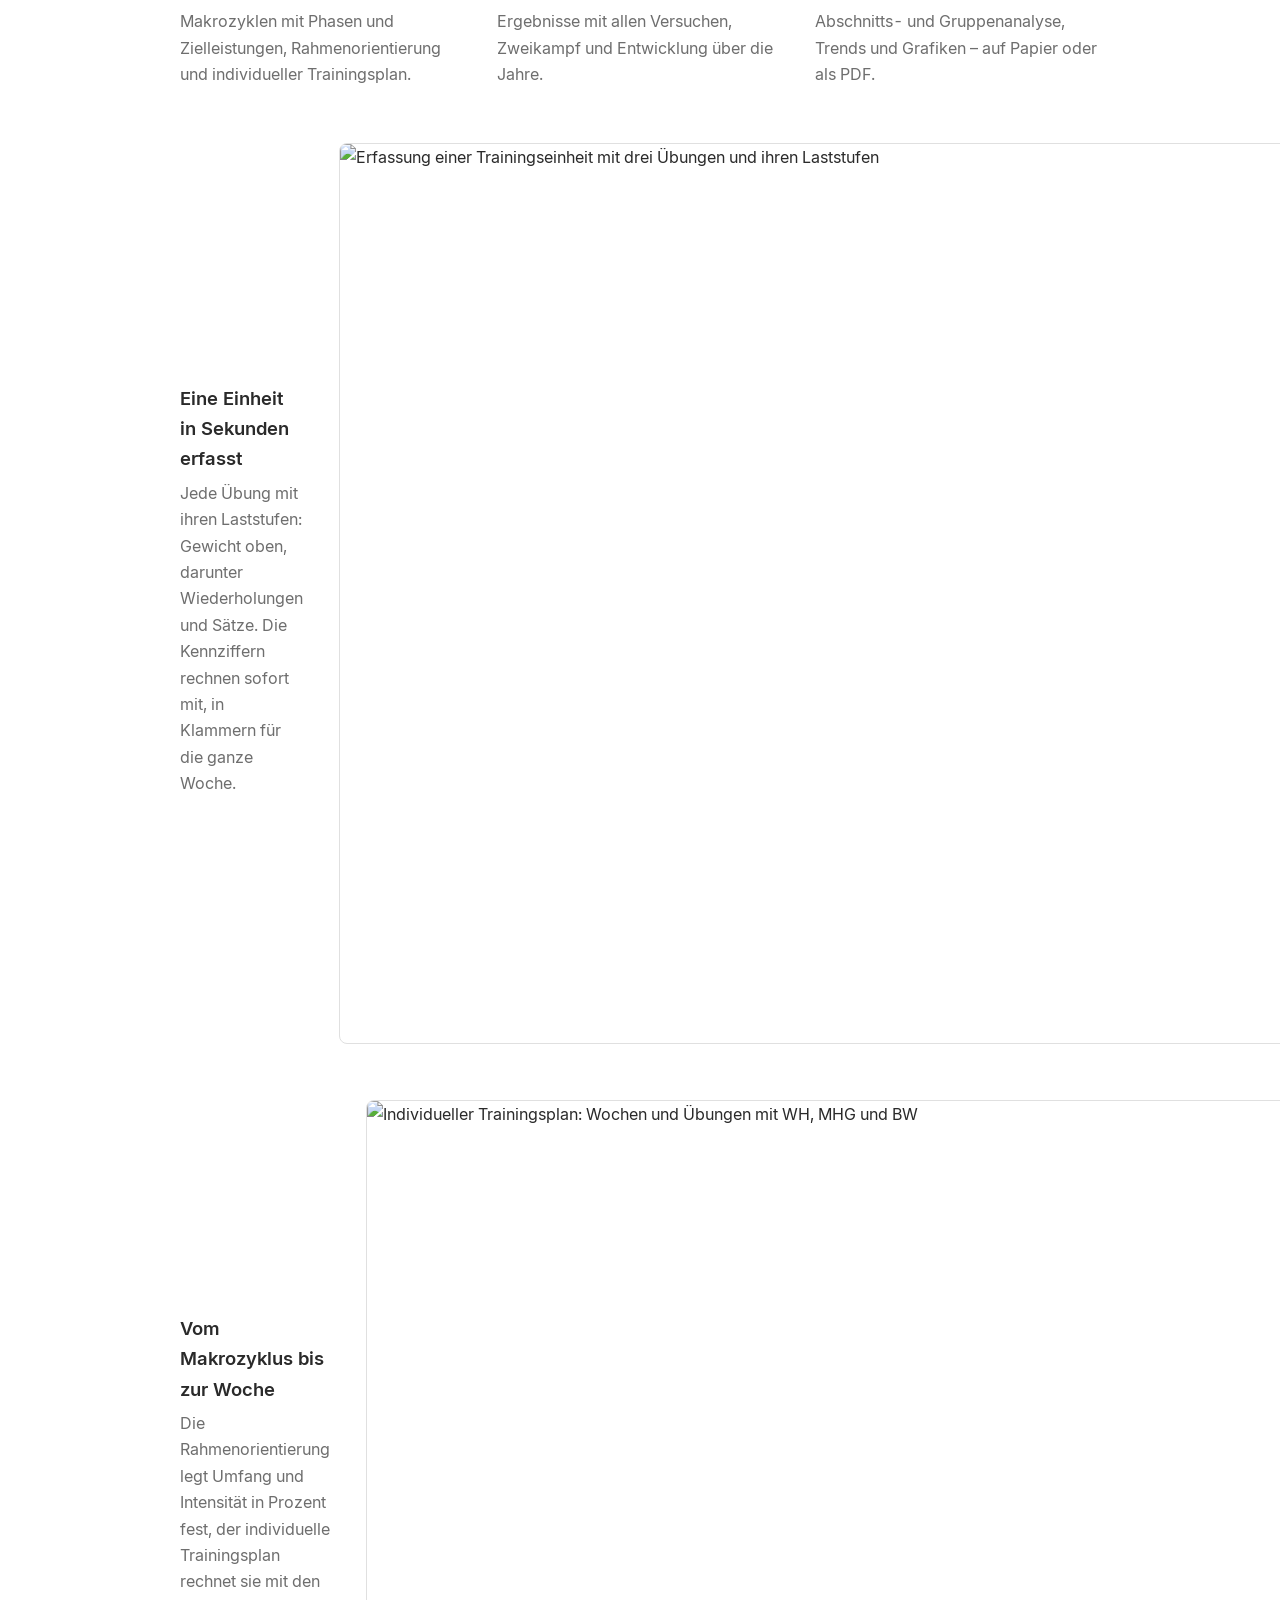
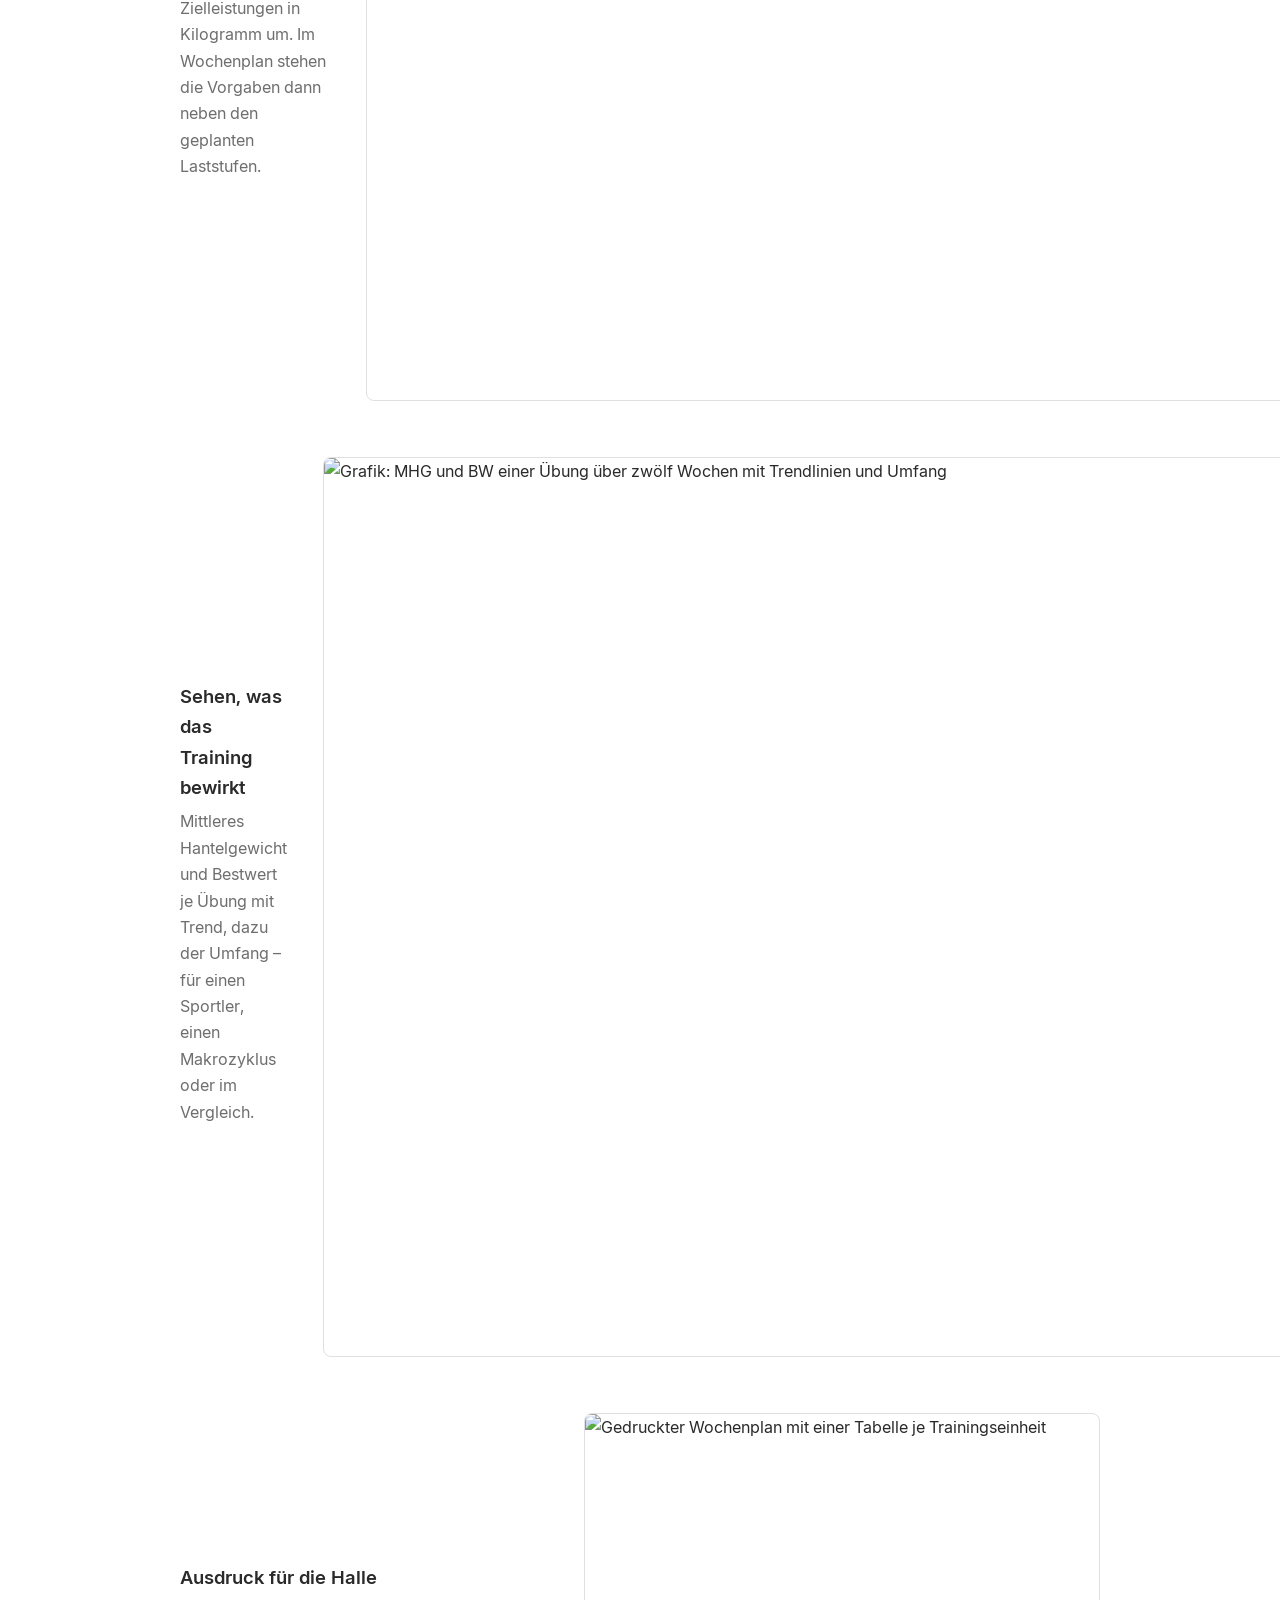
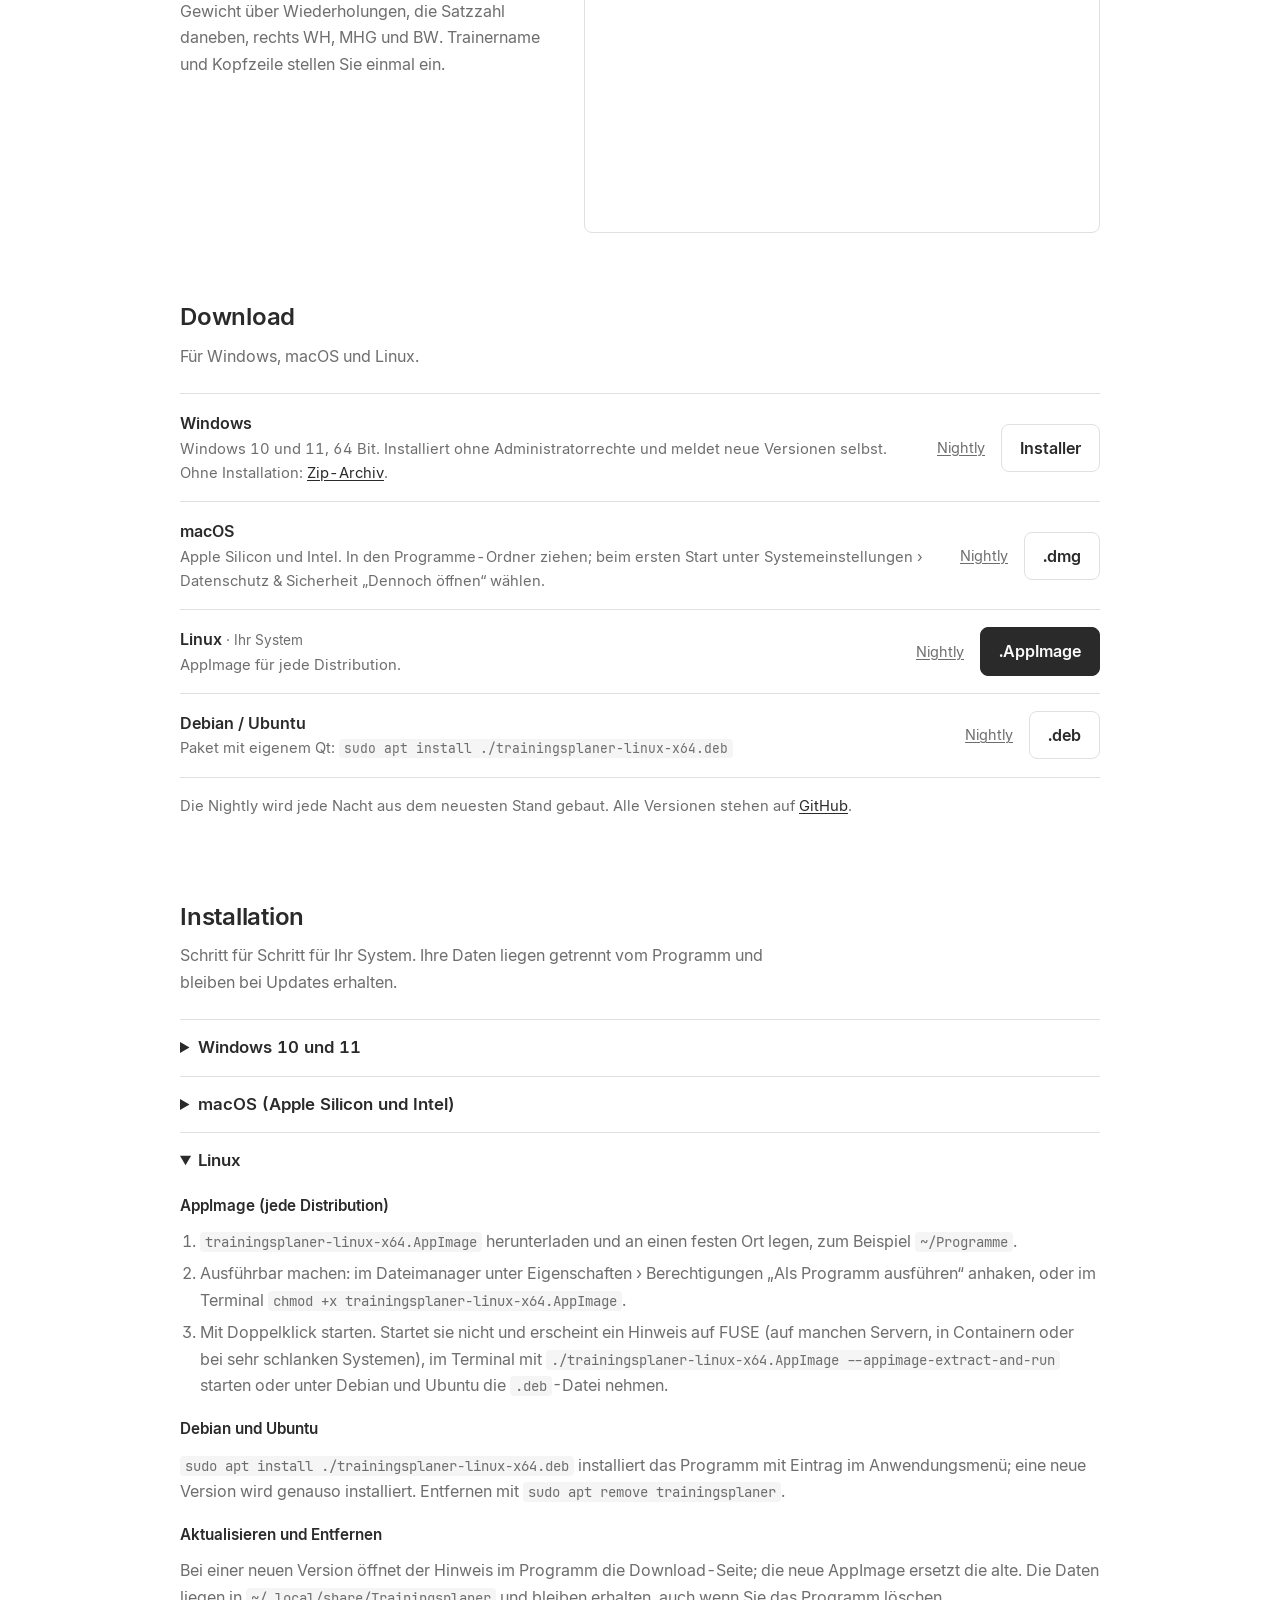
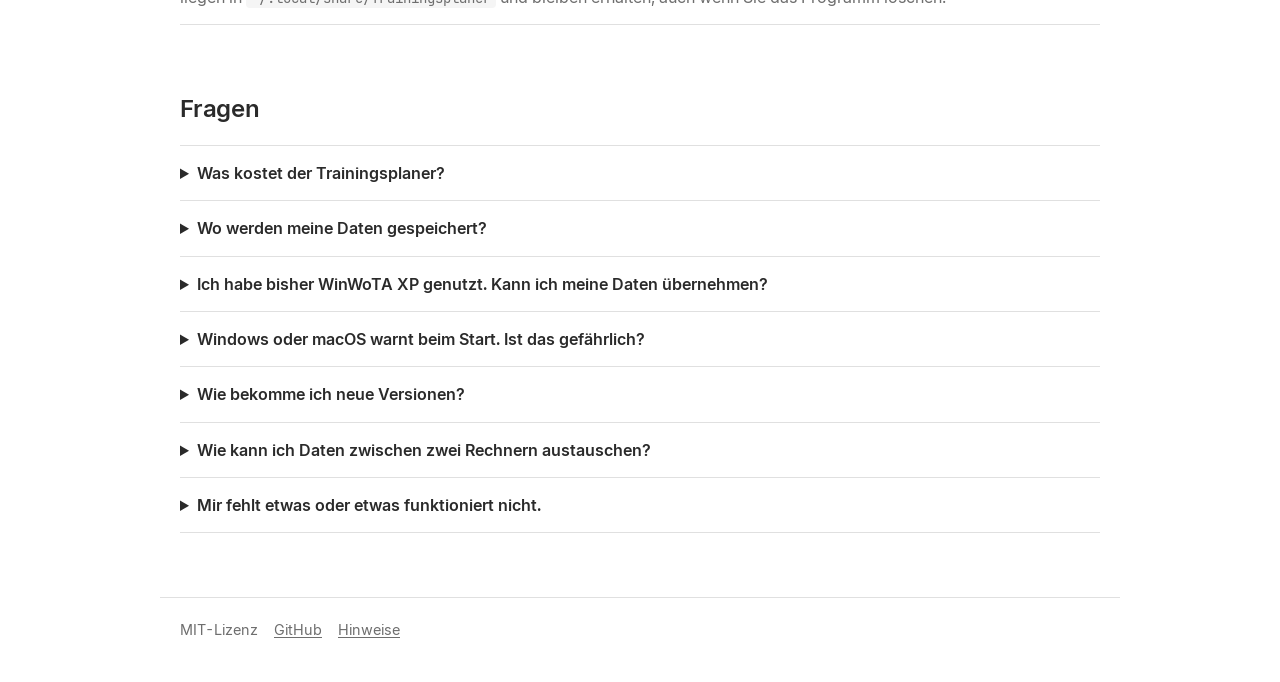
==== commit bc7ef93d: "Draw a dumbbell icon and drop the orange accent The icon is a white dumbbell on a dark rounded squar" ====
--- a/pages/index.html
+++ b/pages/index.html
@@ -232,7 +232,7 @@
       <p>Ja. Der Trainingsplaner liest die Datensicherung dieses Programms und verwendet dieselben Übungsnummern:</p>
       <ol>
         <li>Im alten Programm den Datenexport „komplett“ ausführen. Das ergibt die Datei <code>winwotaxp.bak</code>.</li>
-        <li>Im Trainingsplaner oben rechts „Daten“ › „Importieren…“ wählen und diese Datei öffnen.</li>
+        <li>Im Trainingsplaner oben rechts „Daten“ › „Importieren“ wählen und diese Datei öffnen.</li>
       </ol>
       <p>Sportler, Trainingseinheiten und Übungen werden übernommen. Ein erneuter Import ergänzt nur, was sich geändert hat.</p>
     </details>
@@ -246,11 +246,11 @@
     </details>
     <details>
       <summary>Wie kann ich Daten zwischen zwei Rechnern austauschen?</summary>
-      <p>Über „Daten“ › „Exportieren…“ alle Daten, die Änderungen seit einem Zeitpunkt oder die Wochen eines Sportlers in eine Datei schreiben und auf dem anderen Rechner mit „Importieren…“ einlesen. Neuere Einträge bleiben dabei erhalten.</p>
+      <p>Über „Daten“ › „Exportieren“ alle Daten, die Änderungen seit einem Zeitpunkt oder die Wochen eines Sportlers in eine Datei schreiben und auf dem anderen Rechner mit „Importieren“ einlesen. Neuere Einträge bleiben dabei erhalten.</p>
     </details>
     <details>
       <summary>Mir fehlt etwas oder etwas funktioniert nicht.</summary>
-      <p>Wünsche und Fehler gern als <a href="https://github.com/iam-peter/trainingsplaner/issues">Issue auf GitHub</a>.</p>
+      <p>Ideen &amp; Probleme gern als <a href="https://github.com/iam-peter/trainingsplaner/issues">Issue auf GitHub</a>, auch aus dem Programm über Hilfe › Ideen &amp; Probleme.</p>
     </details>
   </section>
 </main>
--- a/pages/style.css
+++ b/pages/style.css
@@ -12,23 +12,24 @@
 }
 
 :root {
+  /* The program's neutral greys, without a colour accent */
   --bg: #ffffff;
-  --fg: #1c1917;
-  --muted: #6b6560;
-  --line: #e7e5e4;
-  --soft: #f7f6f5;
-  --accent: #c2410c;
-  --on-accent: #ffffff;
+  --fg: #2a2a2a;
+  --muted: #6e6e6e;
+  --line: #e0e0e0;
+  --soft: #f5f5f5;
+  --accent: #2a2a2a;
+  --on-accent: #fafafa;
 }
 @media (prefers-color-scheme: dark) {
   :root {
-    --bg: #151312;
-    --fg: #f2efed;
-    --muted: #a39d98;
-    --line: #2c2826;
-    --soft: #1d1a19;
-    --accent: #fb923c;
-    --on-accent: #1c1917;
+    --bg: #1e1e1e;
+    --fg: #e6e6e6;
+    --muted: #a0a0a0;
+    --line: #3a3a3a;
+    --soft: #262626;
+    --accent: #e0e0e0;
+    --on-accent: #1e1e1e;
   }
 }
 
@@ -41,7 +42,8 @@
   font-feature-settings: "ss01", "tnum";
   -webkit-font-smoothing: antialiased;
 }
-a { color: var(--accent); }
+/* Underlined: links have the text colour, not an accent of their own */
+a { color: var(--fg); text-decoration: underline; text-underline-offset: 2px; }
 img { max-width: 100%; height: auto; }
 .wrap { max-width: 960px; margin: 0 auto; padding: 0 20px; }
 
@@ -64,7 +66,7 @@
 }
 .button:hover { border-color: var(--muted); }
 .button.primary { background: var(--accent); border-color: var(--accent); color: var(--on-accent); }
-.button.primary:hover { filter: brightness(1.08); }
+.button.primary:hover { opacity: 0.9; }
 .release-info { color: var(--muted); font-size: 0.9rem; margin: 12px 0 0; min-height: 1.5em; }
 
 .shot { display: block; margin: 40px 0 0; border: 1px solid var(--line); border-radius: 8px; }
@@ -75,7 +77,7 @@
 
 .features { display: grid; grid-template-columns: repeat(auto-fit, minmax(260px, 1fr)); gap: 28px 32px; }
 .features h3 { font-size: 1rem; margin: 0 0 4px; font-weight: 600; }
-.features .icon { width: 20px; height: 20px; color: var(--accent); margin-bottom: 8px; }
+.features .icon { width: 20px; height: 20px; color: var(--fg); margin-bottom: 8px; }
 .features p { margin: 0; color: var(--muted); }
 
 .split { display: grid; grid-template-columns: 1fr 1.4fr; gap: 36px; align-items: center; margin-top: 56px; }
@@ -93,7 +95,7 @@
 .download h3 { margin: 0; font-size: 1rem; }
 .download .meta { color: var(--muted); font-size: 0.92rem; }
 .download .nightly { font-size: 0.9rem; color: var(--muted); }
-.download.current h3::after { content: "  · Ihr System"; color: var(--accent); font-weight: 500; font-size: 0.85rem; }
+.download.current h3::after { content: "  · Ihr System"; color: var(--muted); font-weight: 500; font-size: 0.85rem; }
 @media (max-width: 600px) {
   .download { grid-template-columns: 1fr; gap: 6px; }
   .download .button { justify-self: start; }
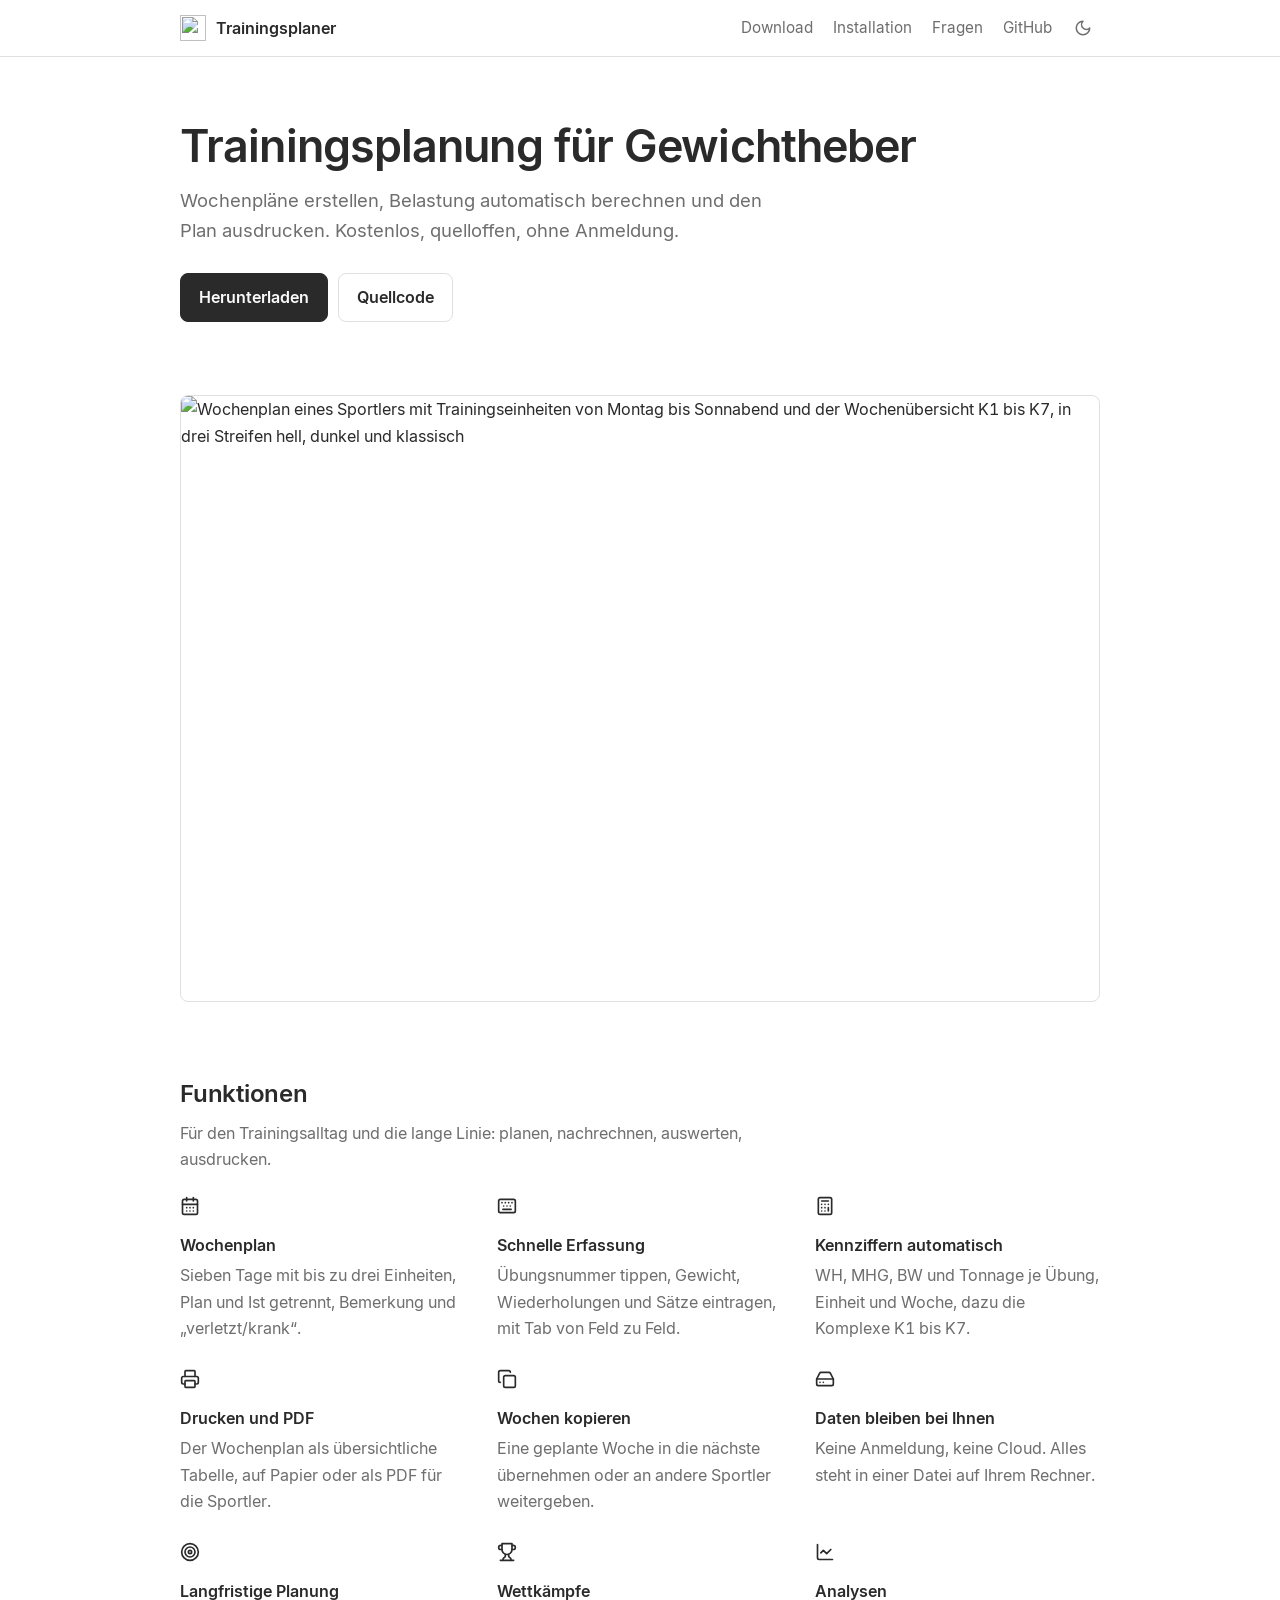
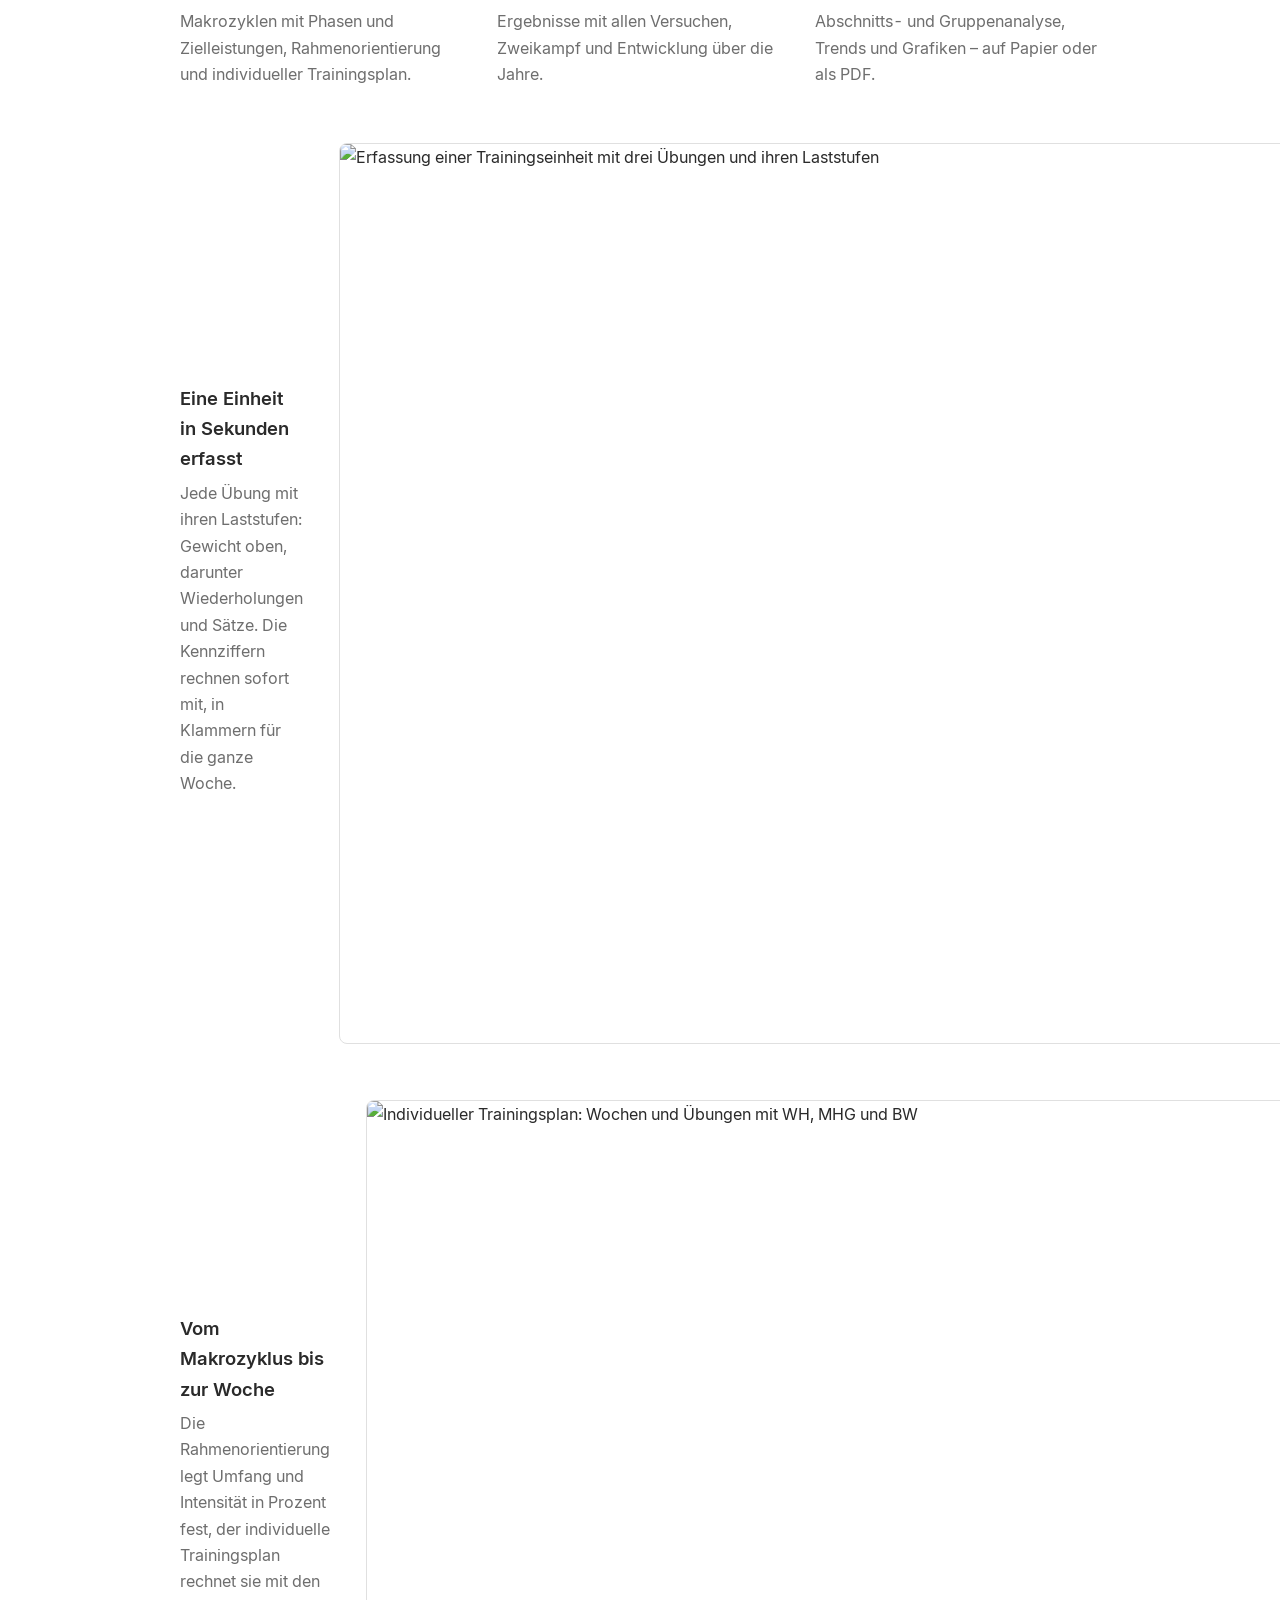
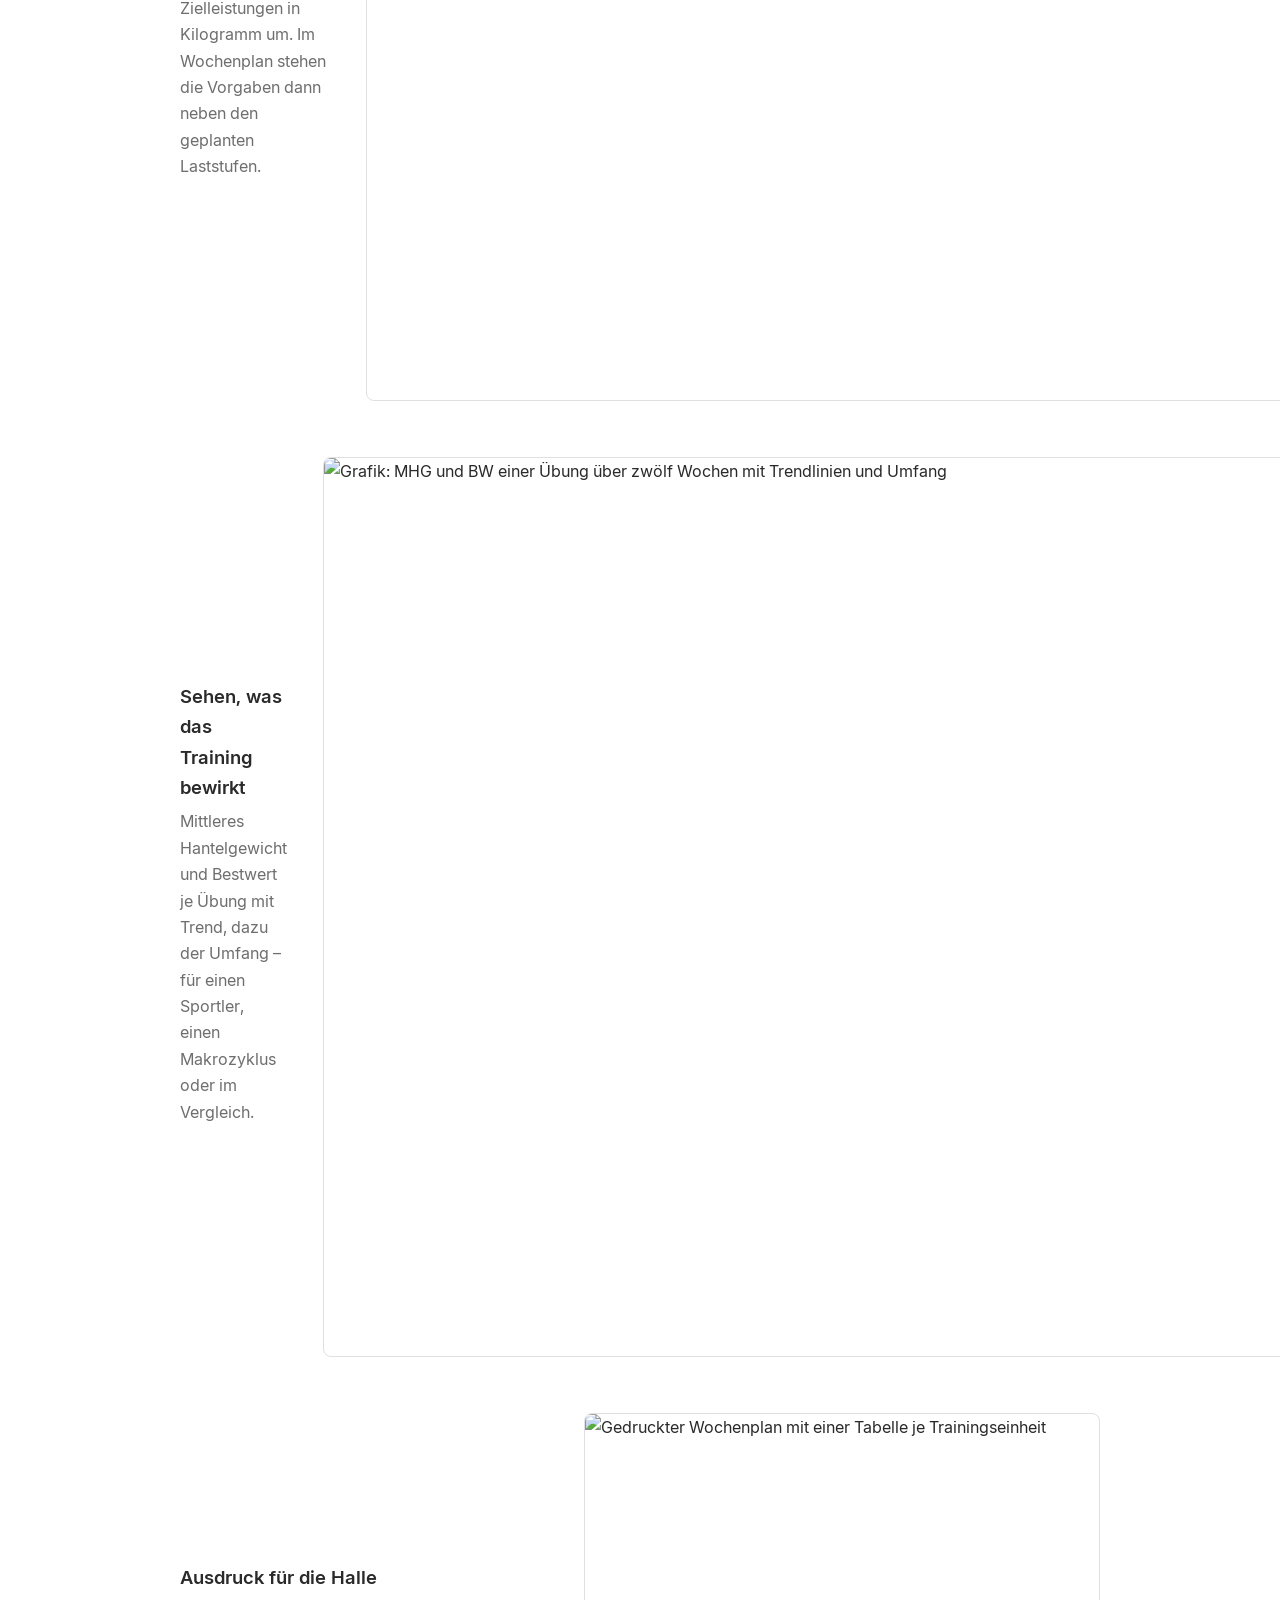
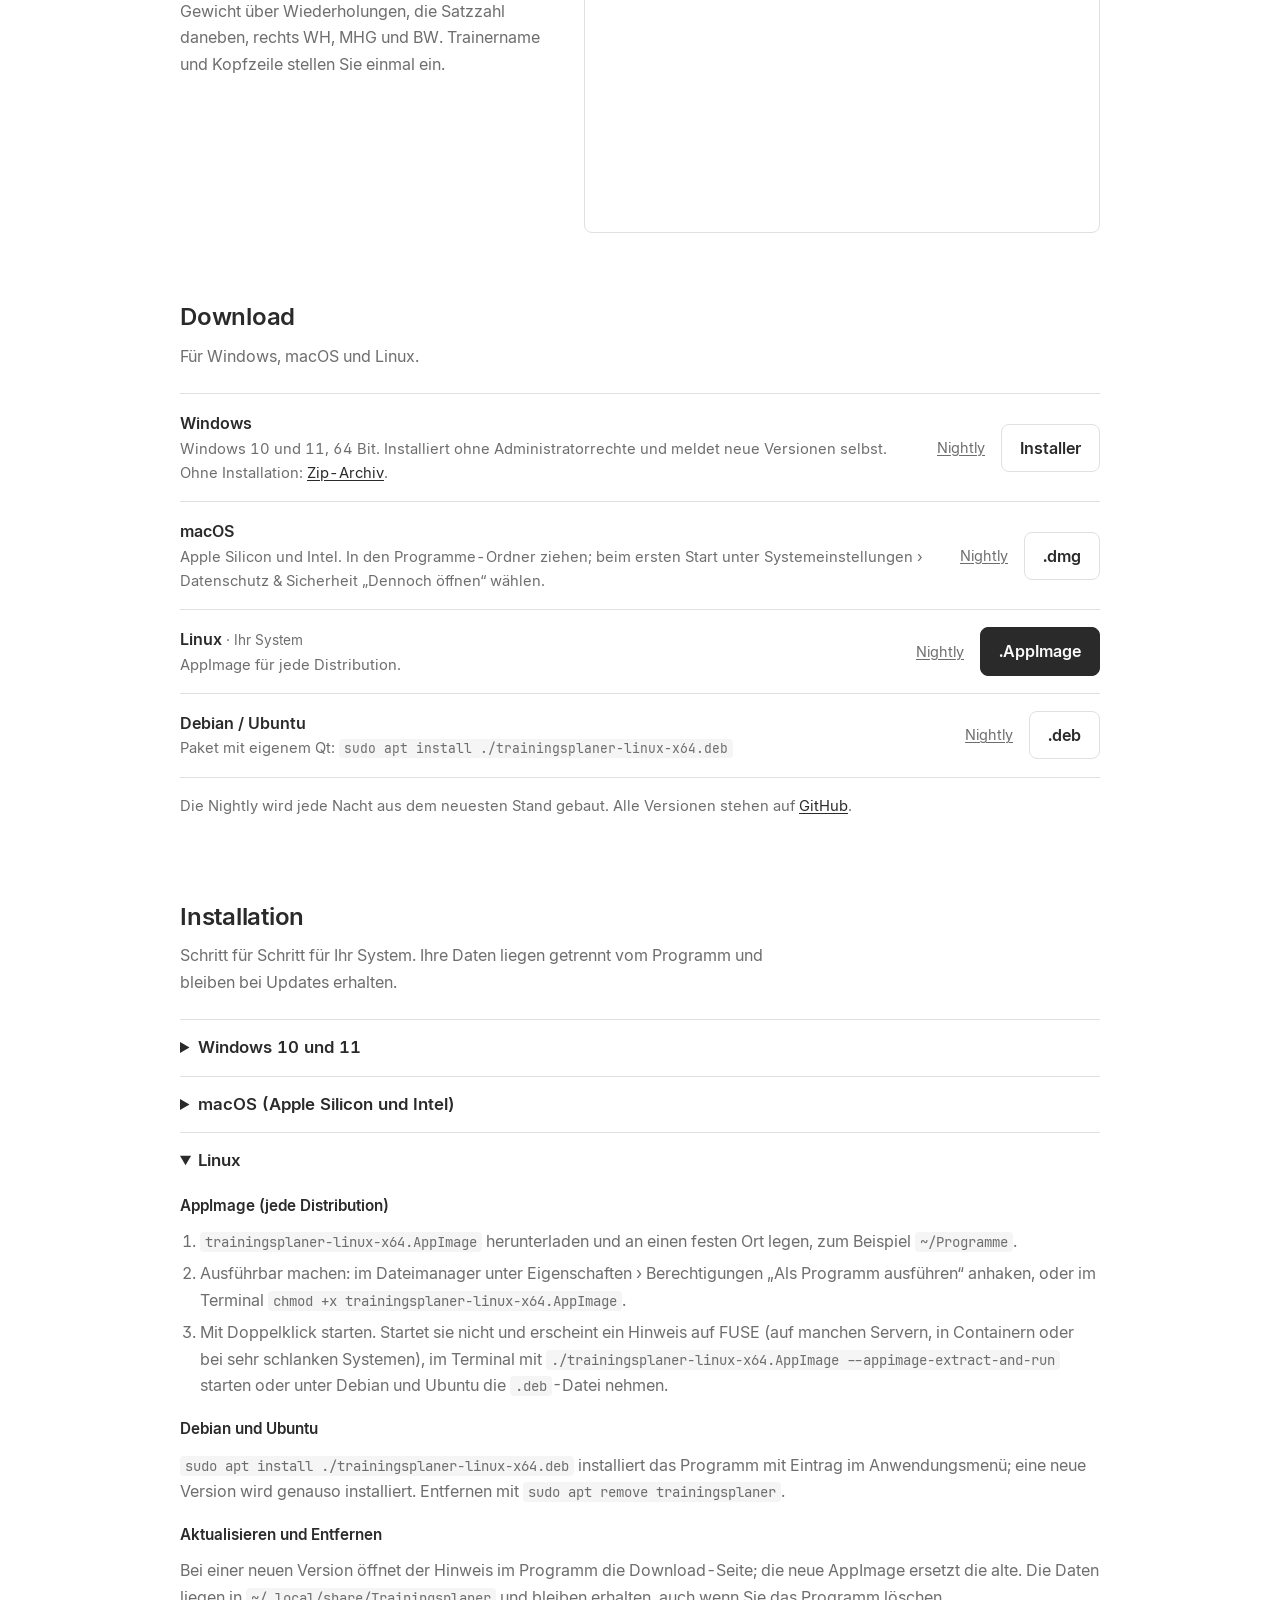
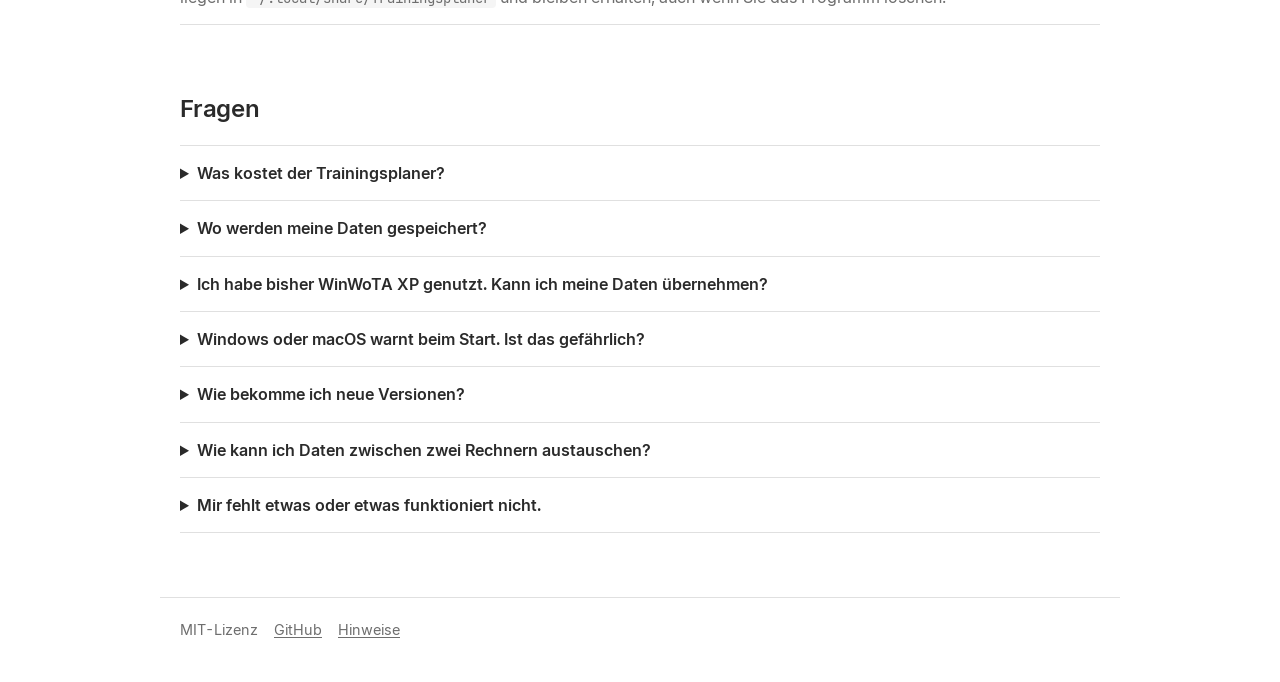
==== commit d56dd40a: "Show all colour schemes and add a design switch The website's first screenshot now shows the week vi" ====
--- a/pages/index.html
+++ b/pages/index.html
@@ -8,8 +8,9 @@
 <meta property="og:title" content="Trainingsplaner – Trainingsplanung Gewichtheben">
 <meta property="og:description" content="Wochenpläne planen, WH, MHG und BW automatisch berechnen, drucken.">
 <meta property="og:image" content="https://iam-peter.github.io/trainingsplaner/week.png">
-<link rel="icon" href="trainingsplaner.svg" type="image/svg+xml">
+<link rel="icon" href="favicon.svg" type="image/svg+xml">
 <link rel="stylesheet" href="style.css">
+<script src="theme.js"></script>
 </head>
 <body>
 
@@ -22,6 +23,10 @@
       <a href="#fragen">Fragen</a>
       <a href="https://github.com/iam-peter/trainingsplaner">GitHub</a>
     </div>
+    <button class="theme-switch" id="theme-switch" type="button" aria-label="Dunkles Design">
+      <svg class="moon" viewBox="0 0 24 24" fill="none" stroke="currentColor" stroke-width="2" stroke-linecap="round" stroke-linejoin="round" aria-hidden="true"><path d="M12 3a6 6 0 0 0 9 9 9 9 0 1 1-9-9Z" /></svg>
+      <svg class="sun" viewBox="0 0 24 24" fill="none" stroke="currentColor" stroke-width="2" stroke-linecap="round" stroke-linejoin="round" aria-hidden="true"><circle cx="12" cy="12" r="4" /> <path d="M12 2v2" /> <path d="M12 20v2" /> <path d="m4.93 4.93 1.41 1.41" /> <path d="m17.66 17.66 1.41 1.41" /> <path d="M2 12h2" /> <path d="M20 12h2" /> <path d="m6.34 17.66-1.41 1.41" /> <path d="m19.07 4.93-1.41 1.41" /></svg>
+    </button>
   </div>
 </nav>
 
@@ -35,8 +40,8 @@
       <a class="button" href="https://github.com/iam-peter/trainingsplaner">Quellcode</a>
     </div>
     <p class="release-info" id="release-info"></p>
-    <img class="shot" src="week.png" width="1366" height="900"
-         alt="Wochenplan eines Sportlers mit Trainingseinheiten von Montag bis Sonnabend und der Wochenübersicht K1 bis K7">
+    <img class="shot" src="week-schemes.png" width="1366" height="900"
+         alt="Wochenplan eines Sportlers mit Trainingseinheiten von Montag bis Sonnabend und der Wochenübersicht K1 bis K7, in drei Streifen hell, dunkel und klassisch">
   </header>
 
   <section id="funktionen">
--- a/pages/style.css
+++ b/pages/style.css
@@ -20,9 +20,12 @@
   --soft: #f5f5f5;
   --accent: #2a2a2a;
   --on-accent: #fafafa;
+  color-scheme: light;
 }
+/* Dark by the system's setting, unless the switch chose light; or dark
+   by the switch */
 @media (prefers-color-scheme: dark) {
-  :root {
+  :root:not([data-theme="light"]) {
     --bg: #1e1e1e;
     --fg: #e6e6e6;
     --muted: #a0a0a0;
@@ -30,7 +33,18 @@
     --soft: #262626;
     --accent: #e0e0e0;
     --on-accent: #1e1e1e;
+    color-scheme: dark;
   }
+}
+:root[data-theme="dark"] {
+  --bg: #1e1e1e;
+  --fg: #e6e6e6;
+  --muted: #a0a0a0;
+  --line: #3a3a3a;
+  --soft: #262626;
+  --accent: #e0e0e0;
+  --on-accent: #1e1e1e;
+  color-scheme: dark;
 }
 
 * { box-sizing: border-box; }
@@ -54,6 +68,27 @@
 nav .links { margin-left: auto; display: flex; gap: 20px; }
 nav .links a { color: var(--muted); text-decoration: none; font-size: 0.95rem; }
 nav .links a:hover { color: var(--fg); }
+/* Sun in dark mode, moon in light: the design a click switches to */
+.theme-switch {
+  display: grid; place-items: center; width: 34px; height: 34px; margin-left: -6px;
+  padding: 0; border: 1px solid transparent; border-radius: 8px;
+  background: none; color: var(--muted); cursor: pointer;
+}
+.theme-switch:hover { color: var(--fg); border-color: var(--line); }
+.theme-switch svg { width: 18px; height: 18px; }
+/* Phones: no room for the links beside the name; the page's own buttons
+   lead to the download and the source */
+@media (max-width: 560px) {
+  nav .links { display: none; }
+  .theme-switch { margin-left: auto; }
+}
+.theme-switch .sun { display: none; }
+:root[data-theme="dark"] .theme-switch .sun { display: block; }
+:root[data-theme="dark"] .theme-switch .moon { display: none; }
+@media (prefers-color-scheme: dark) {
+  :root:not([data-theme="light"]) .theme-switch .sun { display: block; }
+  :root:not([data-theme="light"]) .theme-switch .moon { display: none; }
+}
 
 header.hero { padding: 64px 0 8px; }
 h1 { font-weight: 600; font-size: clamp(2rem, 5vw, 2.8rem); line-height: 1.15; letter-spacing: -0.02em; margin: 0 0 12px; }
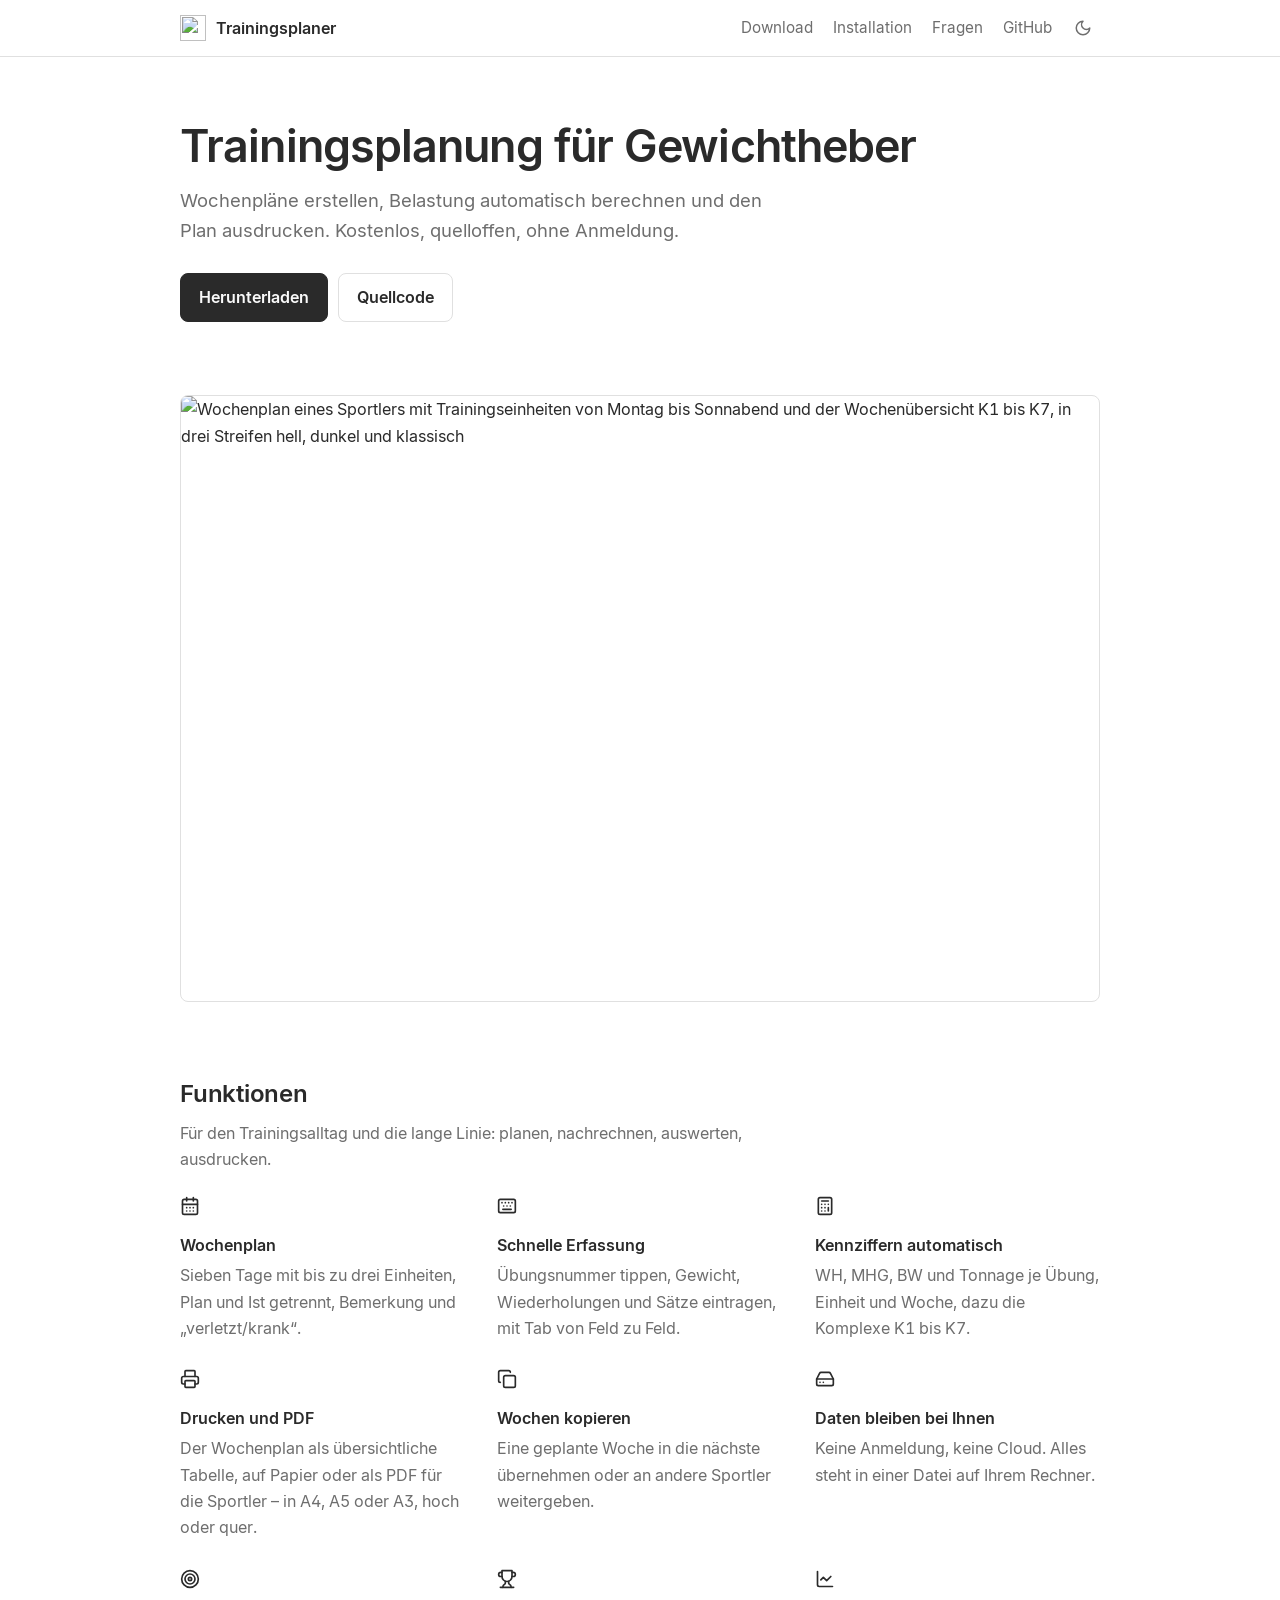
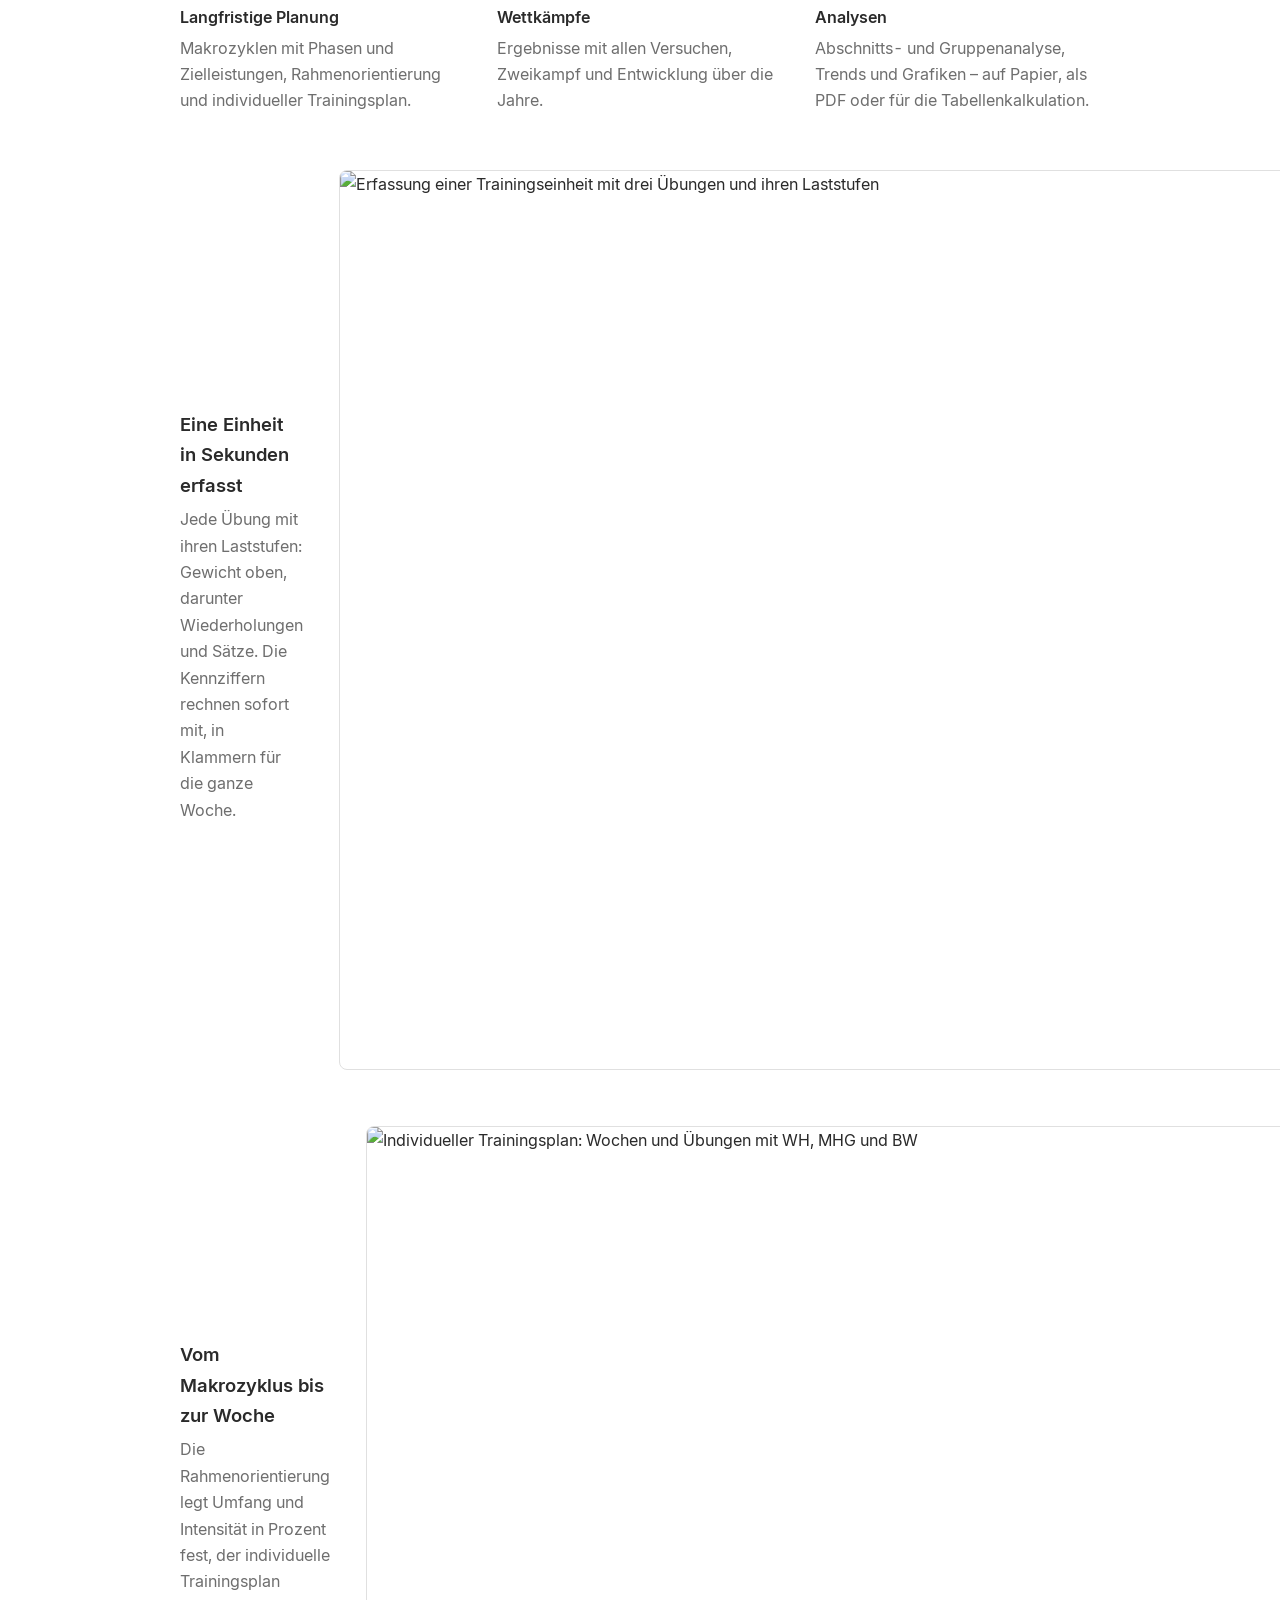
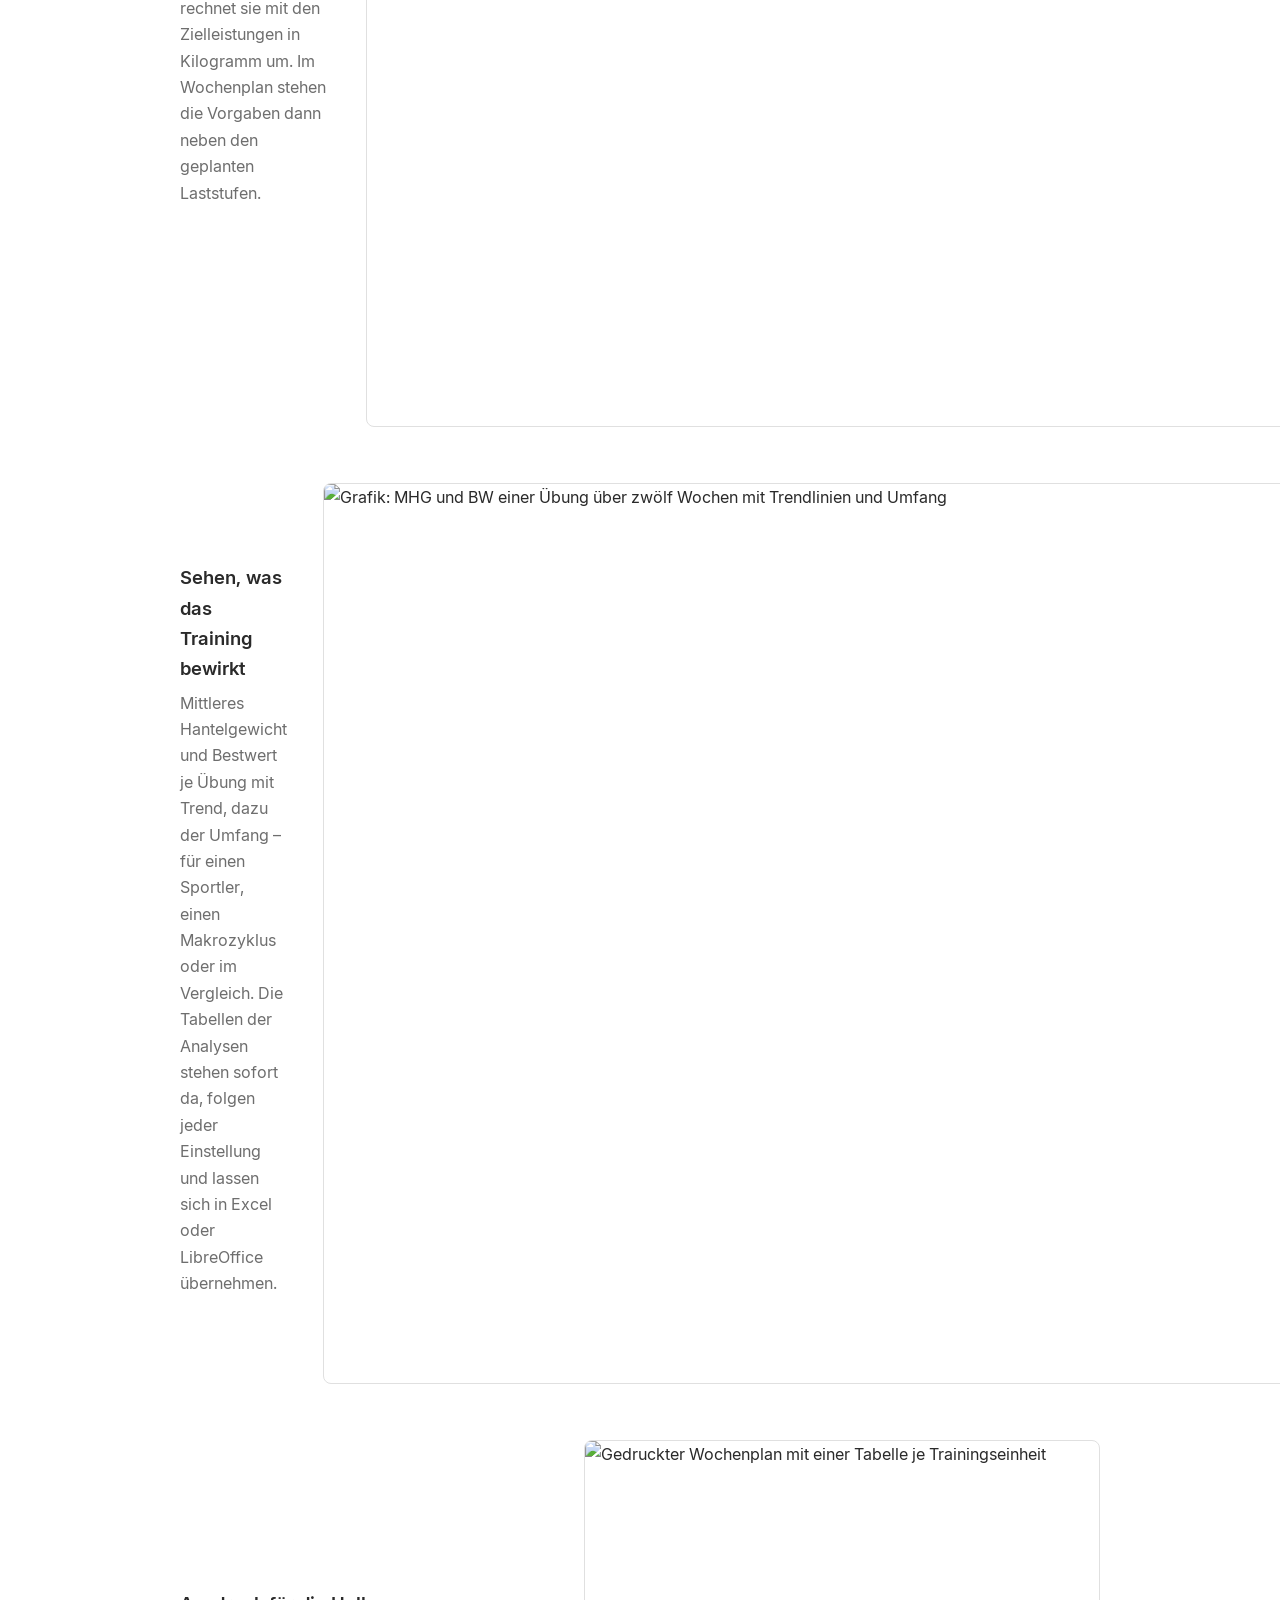
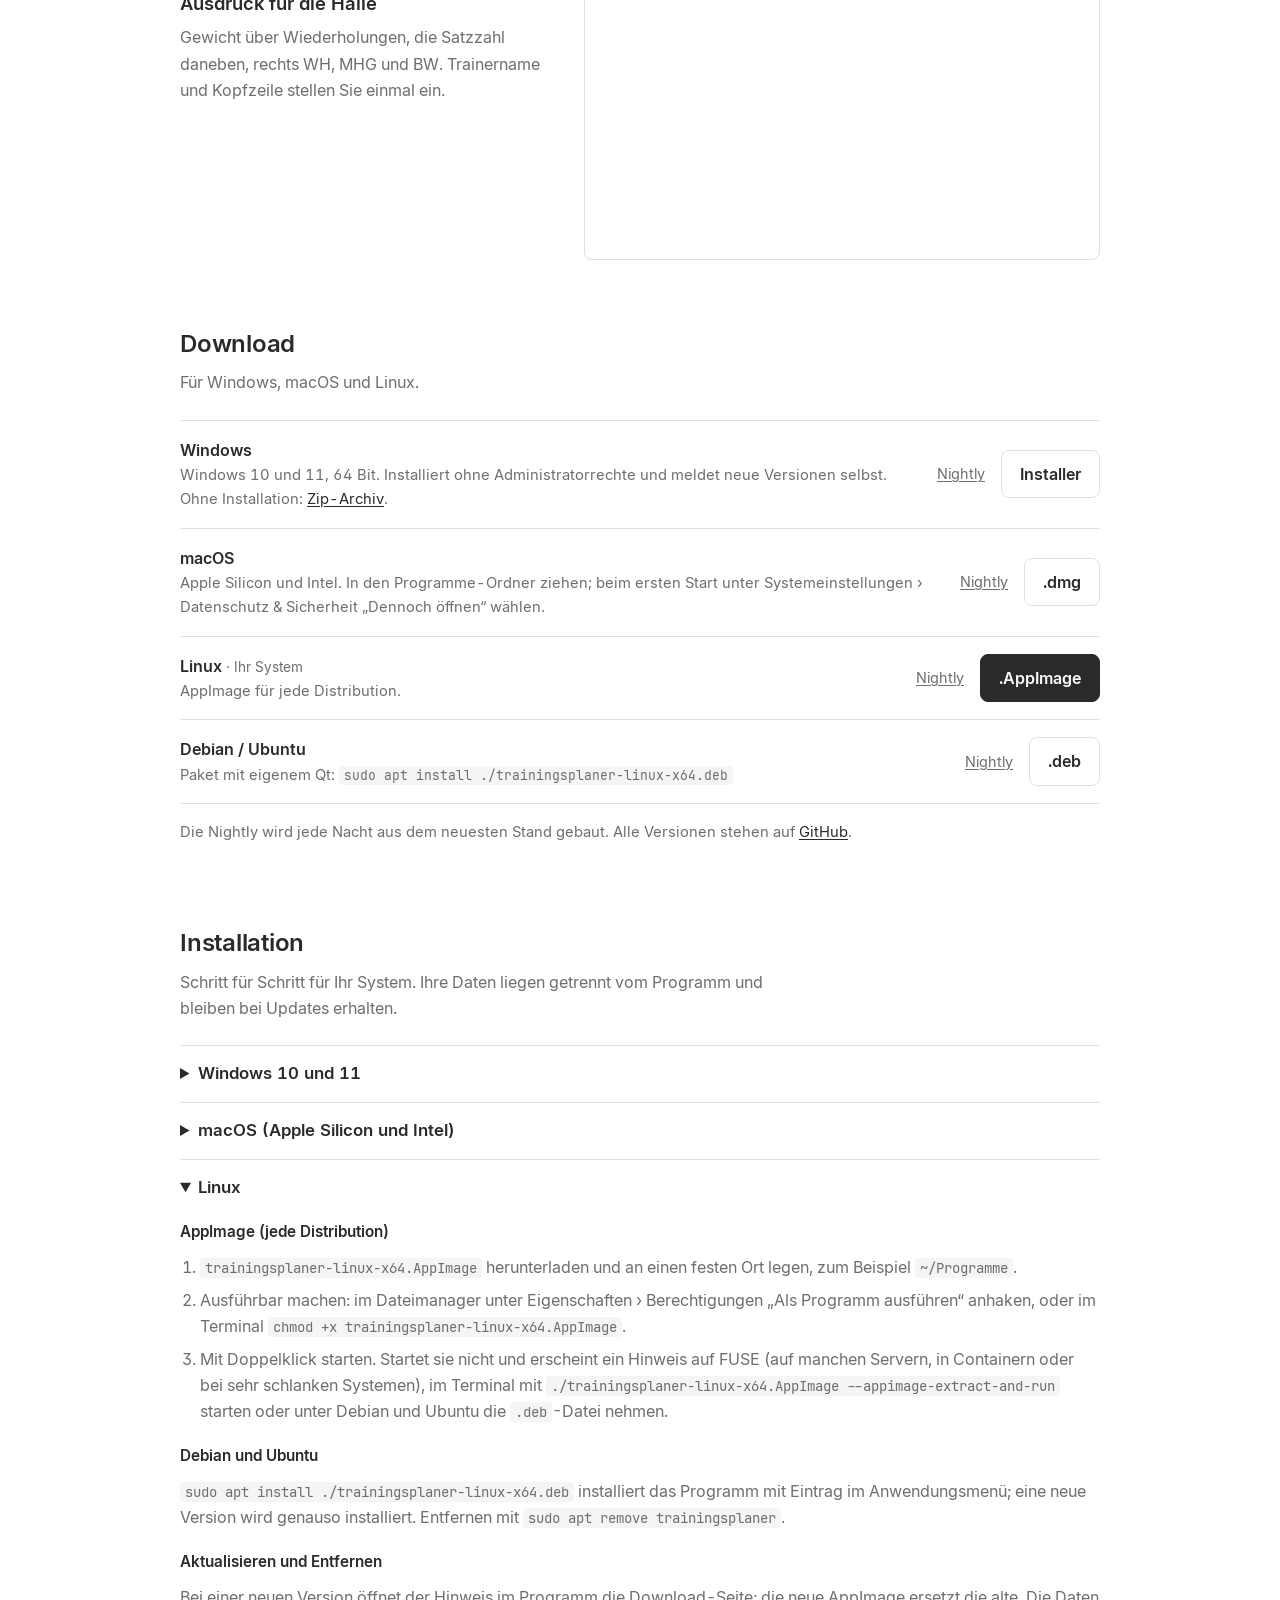
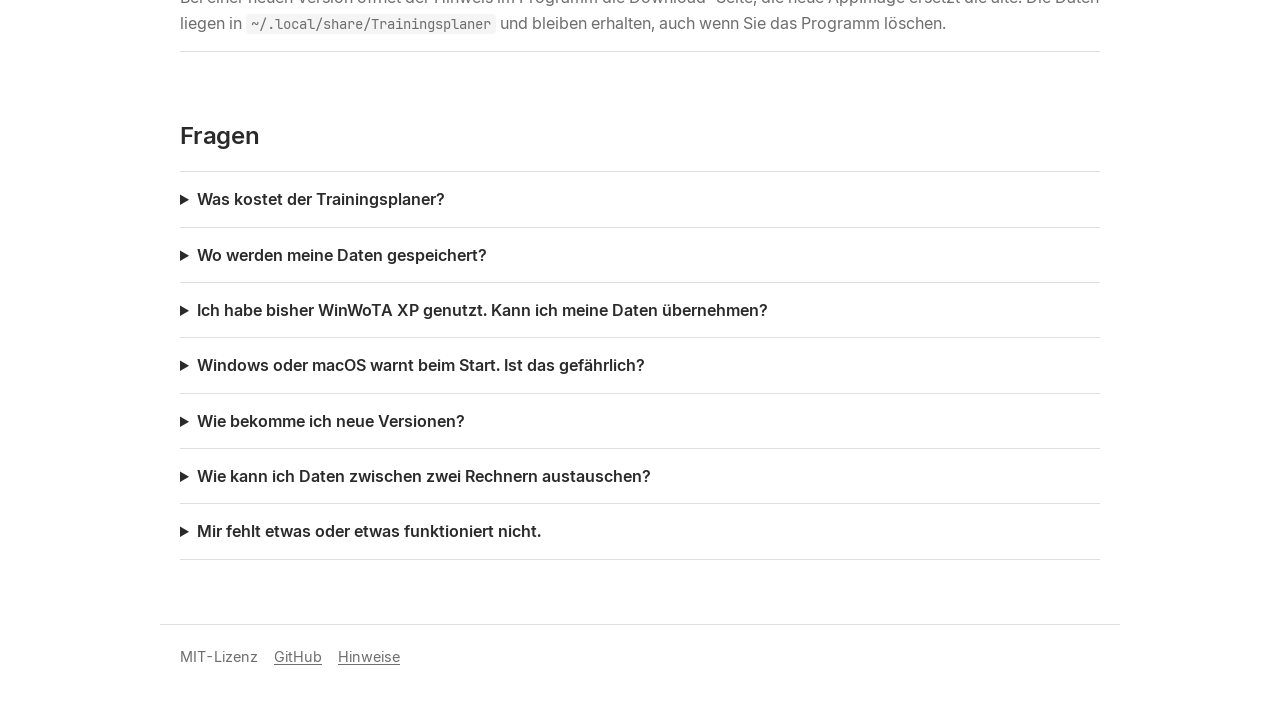
==== commit f1cc5f55: "Describe what changed since 0.3.0; new screenshots The README, the website and the help now tell of " ====
--- a/pages/index.html
+++ b/pages/index.html
@@ -66,7 +66,7 @@
       <div>
         <svg class="icon" viewBox="0 0 24 24" fill="none" stroke="currentColor" stroke-width="2" stroke-linecap="round" stroke-linejoin="round" aria-hidden="true"><path d="M6 18H4a2 2 0 0 1-2-2v-5a2 2 0 0 1 2-2h16a2 2 0 0 1 2 2v5a2 2 0 0 1-2 2h-2" /> <path d="M6 9V3a1 1 0 0 1 1-1h10a1 1 0 0 1 1 1v6" /> <rect x="6" y="14" width="12" height="8" rx="1" /></svg>
         <h3>Drucken und PDF</h3>
-        <p>Der Wochenplan als übersichtliche Tabelle, auf Papier oder als PDF für die Sportler.</p>
+        <p>Der Wochenplan als übersichtliche Tabelle, auf Papier oder als PDF für die Sportler – in A4, A5 oder A3, hoch oder quer.</p>
       </div>
       <div>
         <svg class="icon" viewBox="0 0 24 24" fill="none" stroke="currentColor" stroke-width="2" stroke-linecap="round" stroke-linejoin="round" aria-hidden="true"><rect width="14" height="14" x="8" y="8" rx="2" ry="2" /> <path d="M4 16c-1.1 0-2-.9-2-2V4c0-1.1.9-2 2-2h10c1.1 0 2 .9 2 2" /></svg>
@@ -91,7 +91,7 @@
       <div>
         <svg class="icon" viewBox="0 0 24 24" fill="none" stroke="currentColor" stroke-width="2" stroke-linecap="round" stroke-linejoin="round" aria-hidden="true"><path d="M3 3v16a2 2 0 0 0 2 2h16" /> <path d="m19 9-5 5-4-4-3 3" /></svg>
         <h3>Analysen</h3>
-        <p>Abschnitts- und Gruppenanalyse, Trends und Grafiken – auf Papier oder als PDF.</p>
+        <p>Abschnitts- und Gruppenanalyse, Trends und Grafiken – auf Papier, als PDF oder für die Tabellenkalkulation.</p>
       </div>
     </div>
 
@@ -120,7 +120,8 @@
       <div>
         <h3>Sehen, was das Training bewirkt</h3>
         <p>Mittleres Hantelgewicht und Bestwert je Übung mit Trend, dazu der Umfang – für einen
-          Sportler, einen Makrozyklus oder im Vergleich.</p>
+          Sportler, einen Makrozyklus oder im Vergleich. Die Tabellen der Analysen stehen sofort da,
+          folgen jeder Einstellung und lassen sich in Excel oder LibreOffice übernehmen.</p>
       </div>
       <img src="analysis.png" width="1366" height="900" loading="lazy"
            alt="Grafik: MHG und BW einer Übung über zwölf Wochen mit Trendlinien und Umfang">
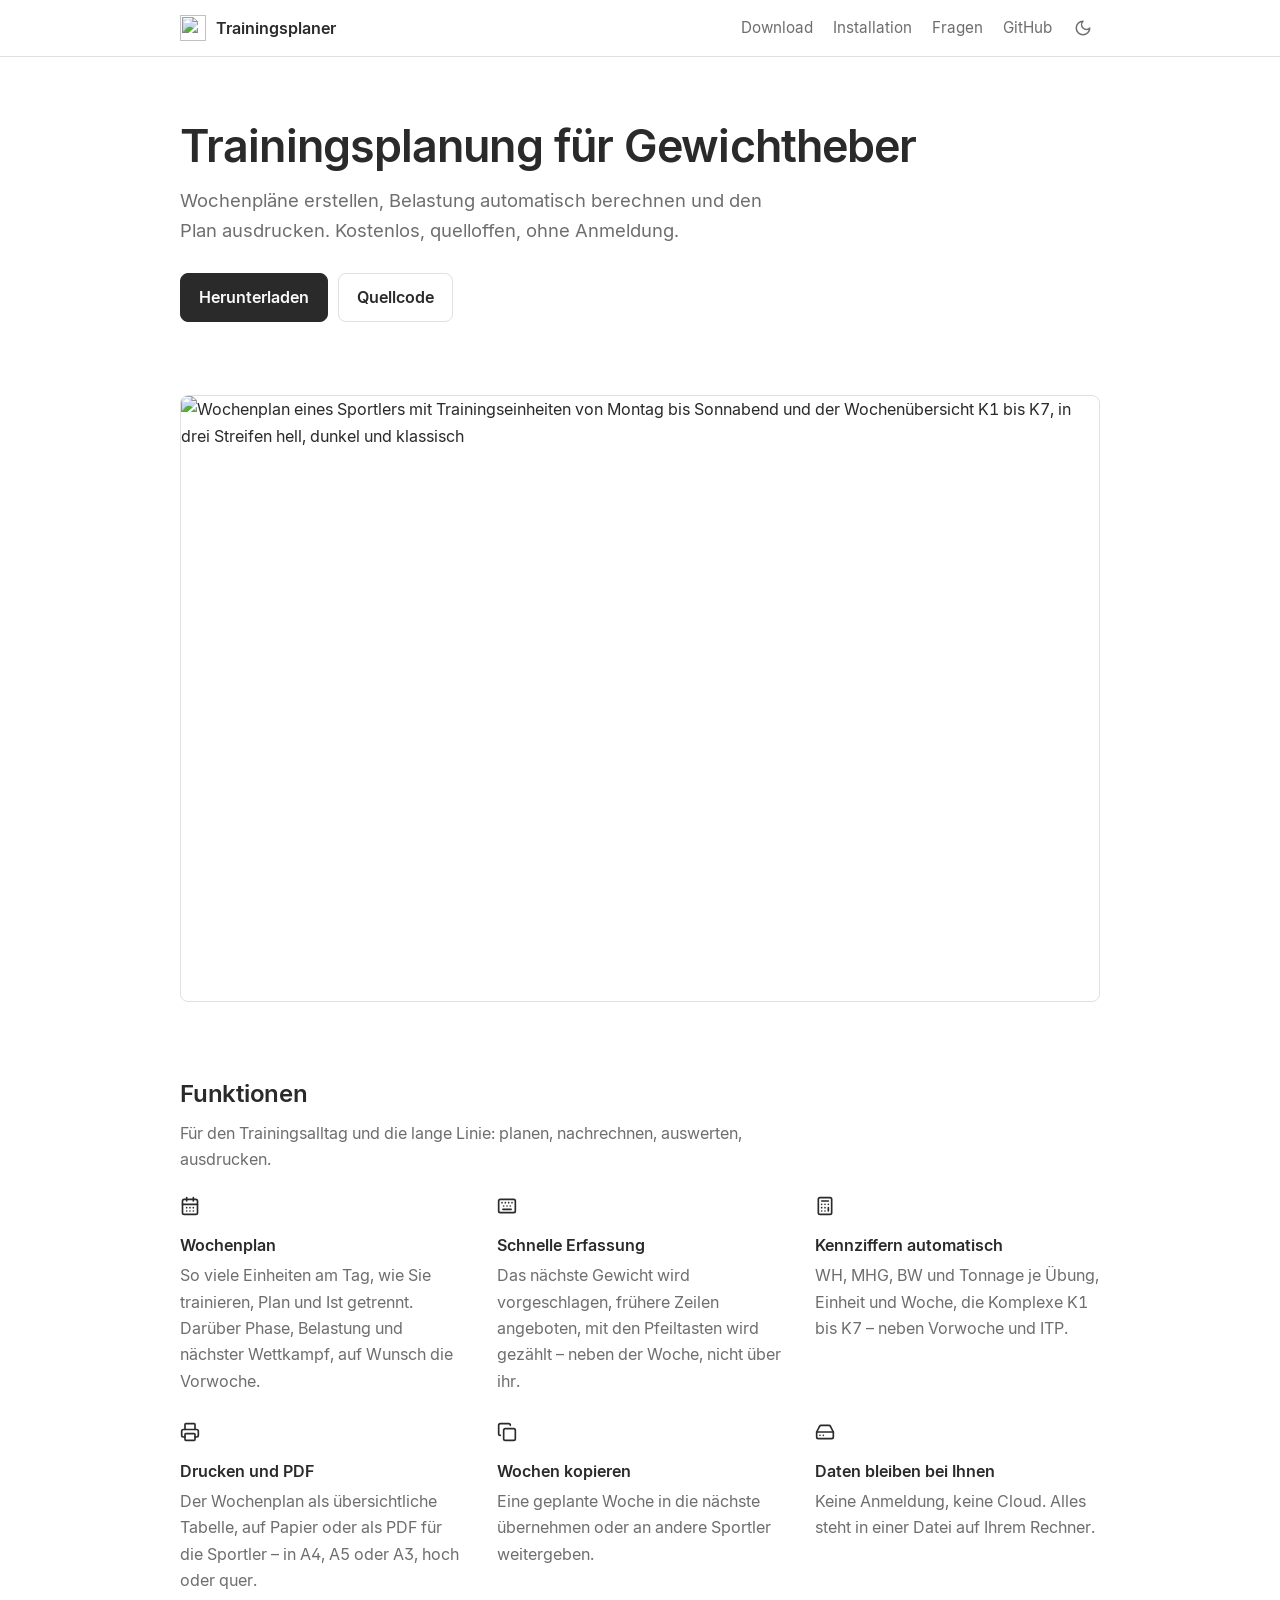
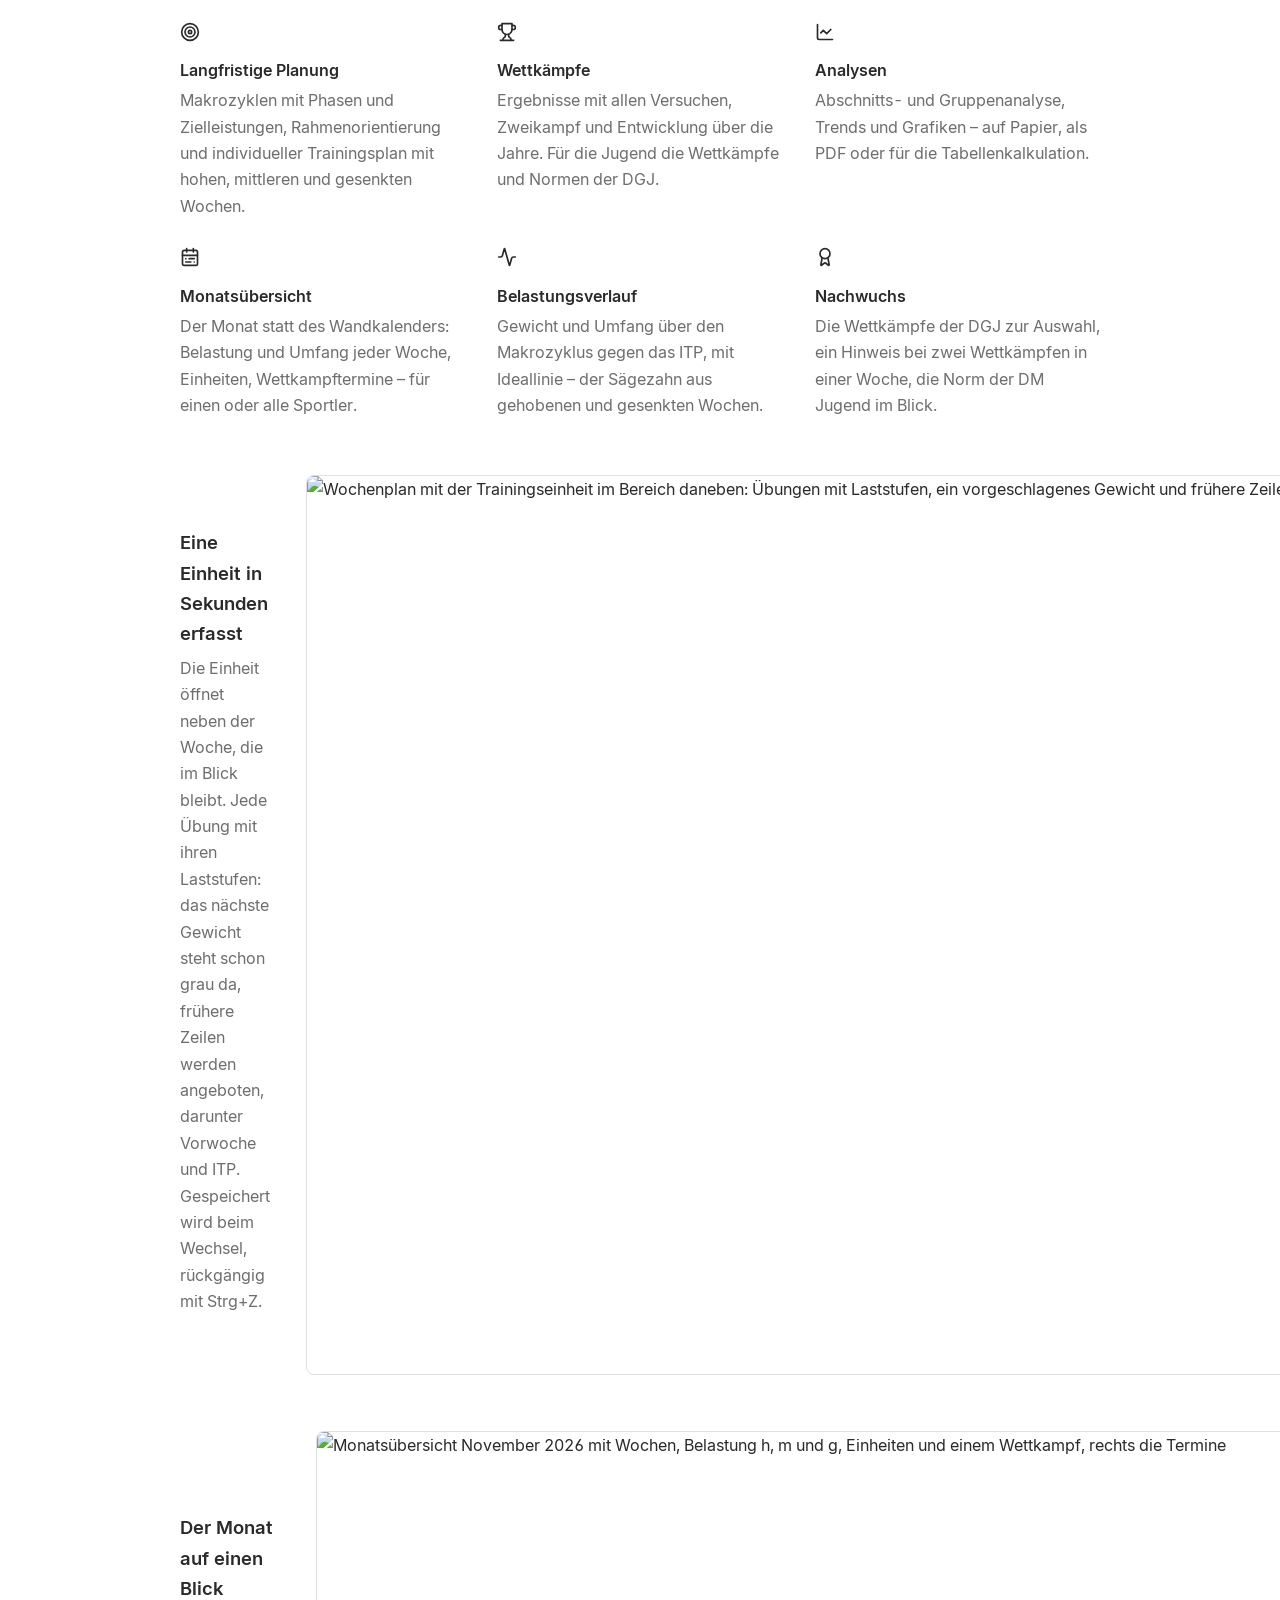
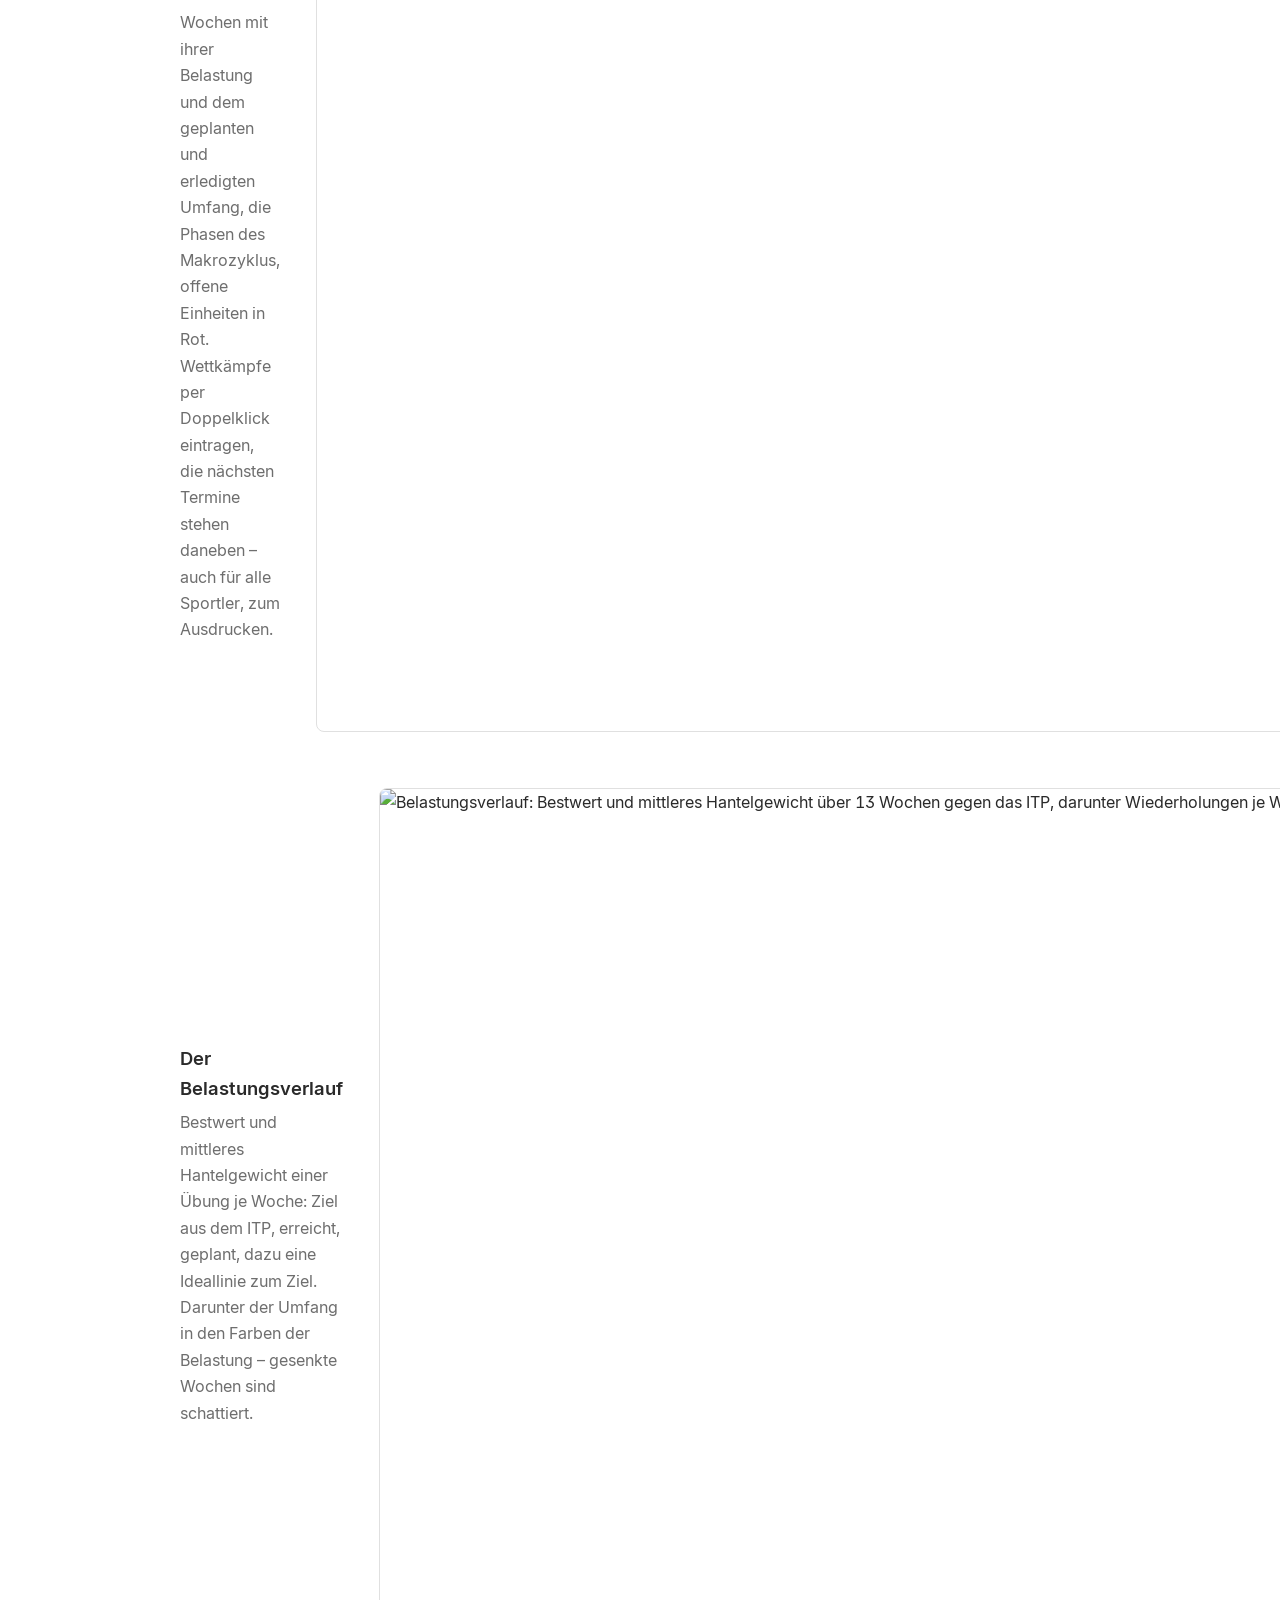
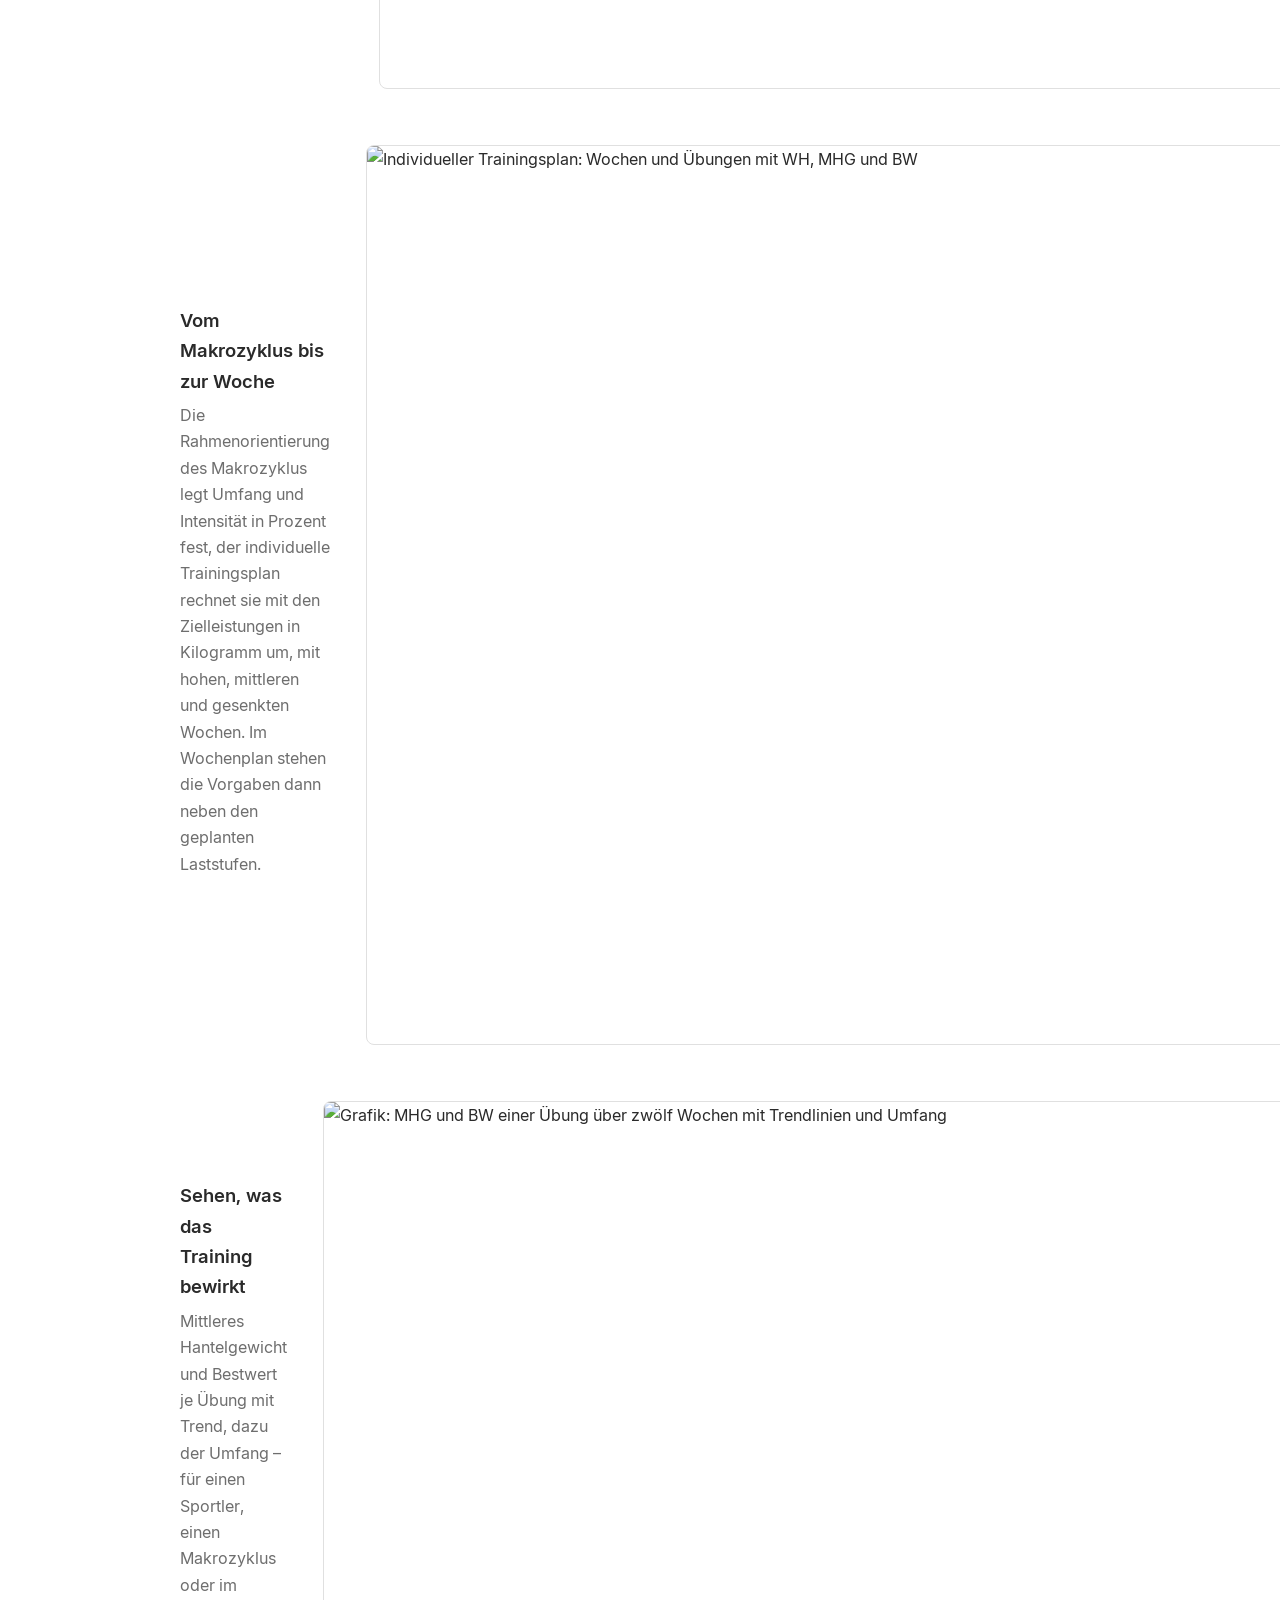
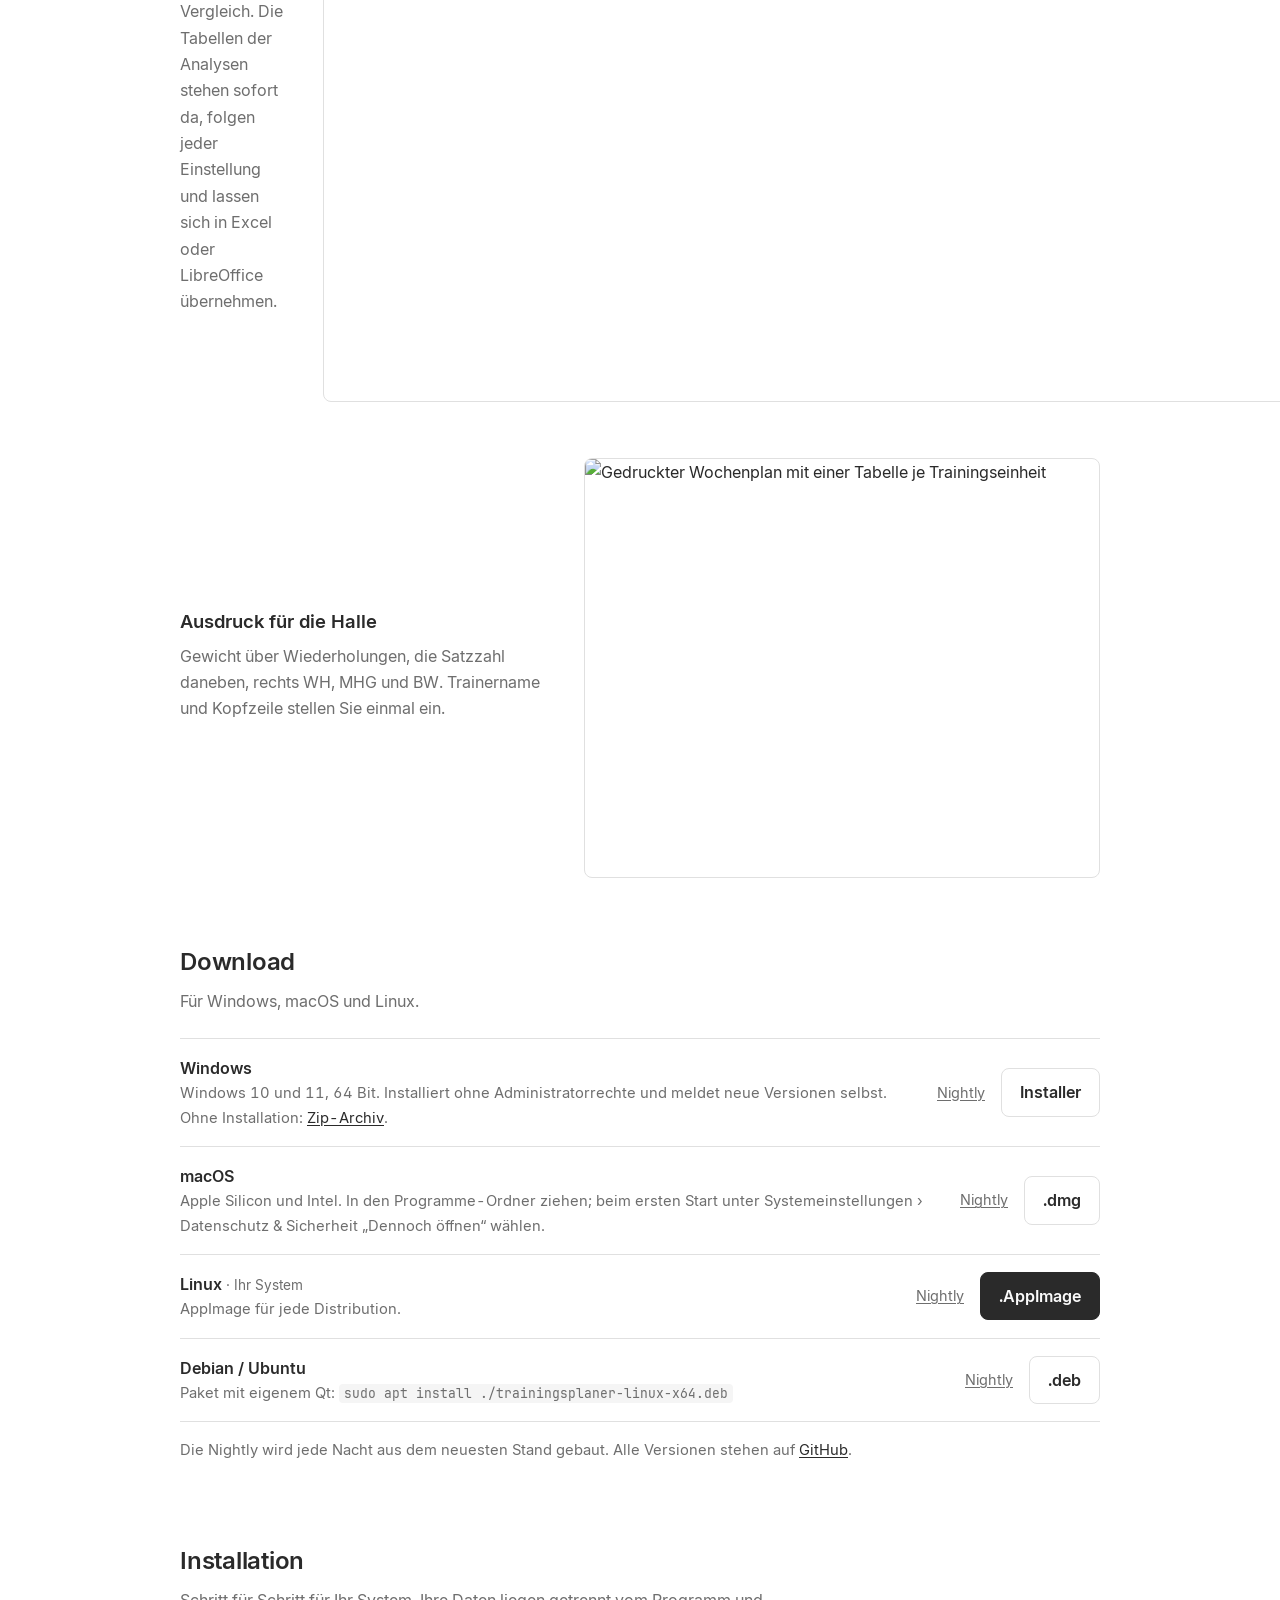
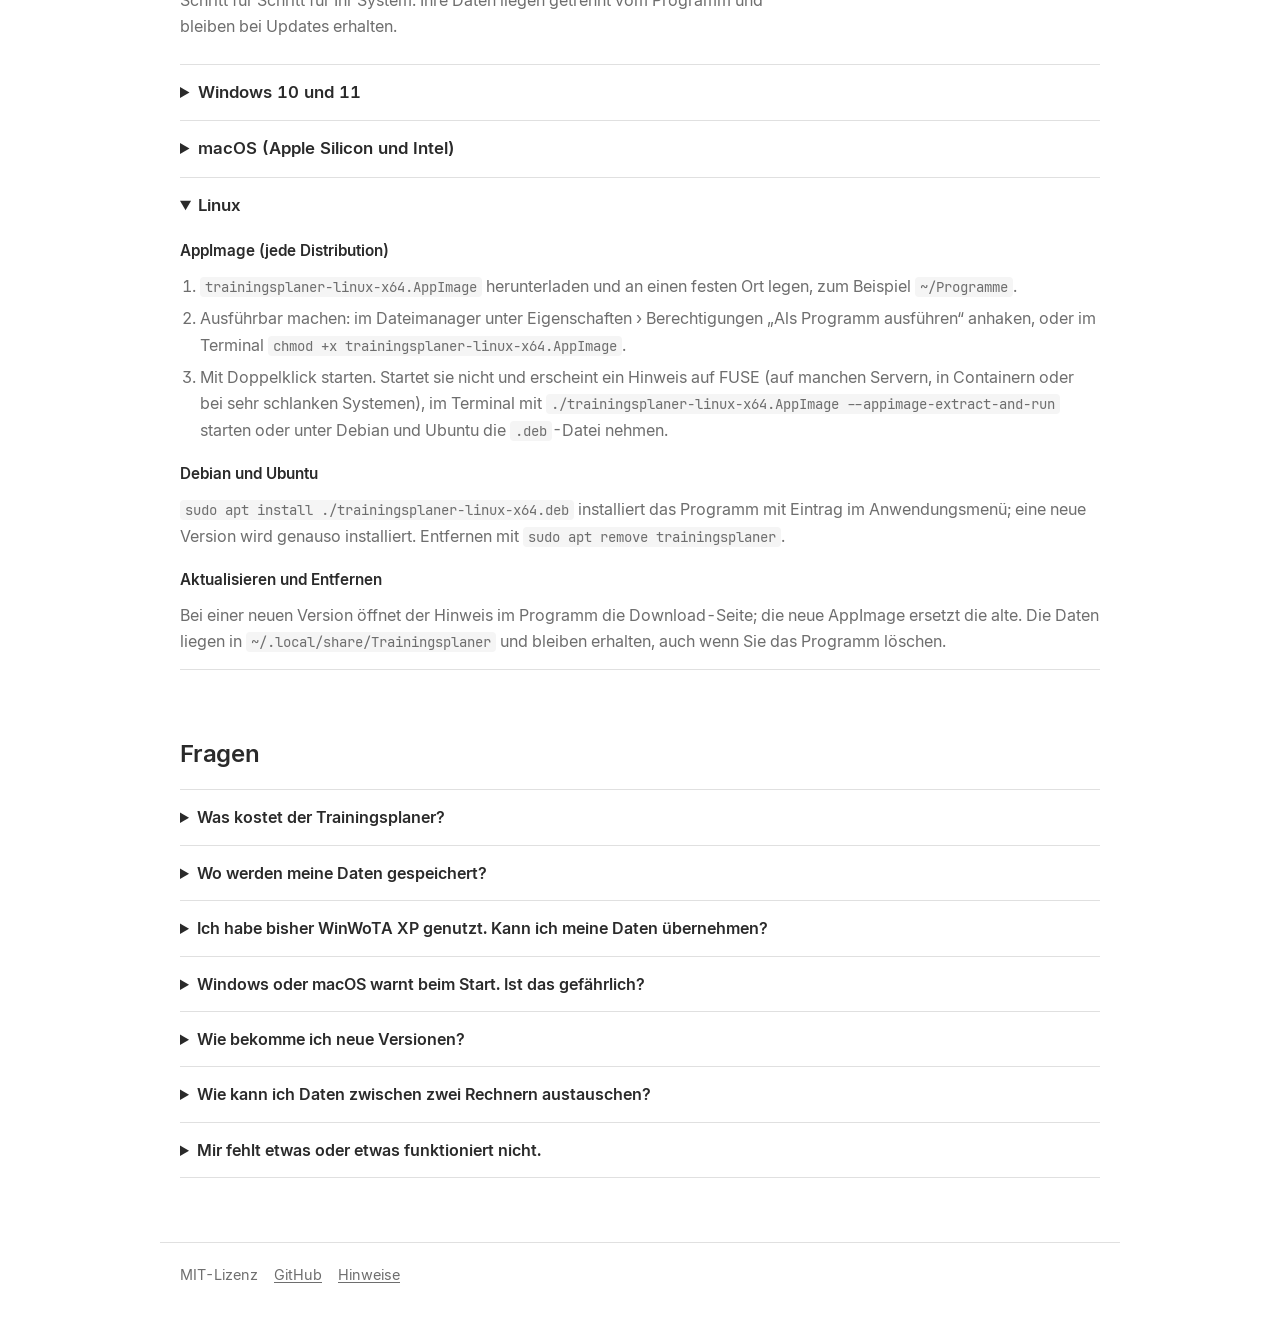
==== commit 5487296e: "Show the new interface in README and website New screenshots of the week, the session panel beside i" ====
--- a/pages/index.html
+++ b/pages/index.html
@@ -51,17 +51,17 @@
       <div>
         <svg class="icon" viewBox="0 0 24 24" fill="none" stroke="currentColor" stroke-width="2" stroke-linecap="round" stroke-linejoin="round" aria-hidden="true"><path d="M8 2v4" /> <path d="M16 2v4" /> <rect width="18" height="18" x="3" y="4" rx="2" /> <path d="M3 10h18" /> <path d="M8 14h.01" /> <path d="M12 14h.01" /> <path d="M16 14h.01" /> <path d="M8 18h.01" /> <path d="M12 18h.01" /> <path d="M16 18h.01" /></svg>
         <h3>Wochenplan</h3>
-        <p>Sieben Tage mit bis zu drei Einheiten, Plan und Ist getrennt, Bemerkung und „verletzt/krank“.</p>
+        <p>So viele Einheiten am Tag, wie Sie trainieren, Plan und Ist getrennt. Darüber Phase, Belastung und nächster Wettkampf, auf Wunsch die Vorwoche.</p>
       </div>
       <div>
         <svg class="icon" viewBox="0 0 24 24" fill="none" stroke="currentColor" stroke-width="2" stroke-linecap="round" stroke-linejoin="round" aria-hidden="true"><path d="M10 8h.01" /> <path d="M12 12h.01" /> <path d="M14 8h.01" /> <path d="M16 12h.01" /> <path d="M18 8h.01" /> <path d="M6 8h.01" /> <path d="M7 16h10" /> <path d="M8 12h.01" /> <rect width="20" height="16" x="2" y="4" rx="2" /></svg>
         <h3>Schnelle Erfassung</h3>
-        <p>Übungsnummer tippen, Gewicht, Wiederholungen und Sätze eintragen, mit Tab von Feld zu Feld.</p>
+        <p>Das nächste Gewicht wird vorgeschlagen, frühere Zeilen angeboten, mit den Pfeiltasten wird gezählt – neben der Woche, nicht über ihr.</p>
       </div>
       <div>
         <svg class="icon" viewBox="0 0 24 24" fill="none" stroke="currentColor" stroke-width="2" stroke-linecap="round" stroke-linejoin="round" aria-hidden="true"><rect width="16" height="20" x="4" y="2" rx="2" /> <line x1="8" x2="16" y1="6" y2="6" /> <line x1="16" x2="16" y1="14" y2="18" /> <path d="M16 10h.01" /> <path d="M12 10h.01" /> <path d="M8 10h.01" /> <path d="M12 14h.01" /> <path d="M8 14h.01" /> <path d="M12 18h.01" /> <path d="M8 18h.01" /></svg>
         <h3>Kennziffern automatisch</h3>
-        <p>WH, MHG, BW und Tonnage je Übung, Einheit und Woche, dazu die Komplexe K1 bis K7.</p>
+        <p>WH, MHG, BW und Tonnage je Übung, Einheit und Woche, die Komplexe K1 bis K7 – neben Vorwoche und ITP.</p>
       </div>
       <div>
         <svg class="icon" viewBox="0 0 24 24" fill="none" stroke="currentColor" stroke-width="2" stroke-linecap="round" stroke-linejoin="round" aria-hidden="true"><path d="M6 18H4a2 2 0 0 1-2-2v-5a2 2 0 0 1 2-2h16a2 2 0 0 1 2 2v5a2 2 0 0 1-2 2h-2" /> <path d="M6 9V3a1 1 0 0 1 1-1h10a1 1 0 0 1 1 1v6" /> <rect x="6" y="14" width="12" height="8" rx="1" /></svg>
@@ -81,36 +81,75 @@
       <div>
         <svg class="icon" viewBox="0 0 24 24" fill="none" stroke="currentColor" stroke-width="2" stroke-linecap="round" stroke-linejoin="round" aria-hidden="true"><circle cx="12" cy="12" r="10" /> <circle cx="12" cy="12" r="6" /> <circle cx="12" cy="12" r="2" /></svg>
         <h3>Langfristige Planung</h3>
-        <p>Makrozyklen mit Phasen und Zielleistungen, Rahmenorientierung und individueller Trainingsplan.</p>
+        <p>Makrozyklen mit Phasen und Zielleistungen, Rahmenorientierung und individueller Trainingsplan mit hohen, mittleren und gesenkten Wochen.</p>
       </div>
       <div>
         <svg class="icon" viewBox="0 0 24 24" fill="none" stroke="currentColor" stroke-width="2" stroke-linecap="round" stroke-linejoin="round" aria-hidden="true"><path d="M6 9H4.5a2.5 2.5 0 0 1 0-5H6" /> <path d="M18 9h1.5a2.5 2.5 0 0 0 0-5H18" /> <path d="M4 22h16" /> <path d="M10 14.66V17c0 .55-.47.98-.97 1.21C7.85 18.75 7 20.24 7 22" /> <path d="M14 14.66V17c0 .55.47.98.97 1.21C16.15 18.75 17 20.24 17 22" /> <path d="M18 2H6v7a6 6 0 0 0 12 0V2Z" /></svg>
         <h3>Wettkämpfe</h3>
-        <p>Ergebnisse mit allen Versuchen, Zweikampf und Entwicklung über die Jahre.</p>
+        <p>Ergebnisse mit allen Versuchen, Zweikampf und Entwicklung über die Jahre. Für die Jugend die Wettkämpfe und Normen der DGJ.</p>
       </div>
       <div>
         <svg class="icon" viewBox="0 0 24 24" fill="none" stroke="currentColor" stroke-width="2" stroke-linecap="round" stroke-linejoin="round" aria-hidden="true"><path d="M3 3v16a2 2 0 0 0 2 2h16" /> <path d="m19 9-5 5-4-4-3 3" /></svg>
         <h3>Analysen</h3>
         <p>Abschnitts- und Gruppenanalyse, Trends und Grafiken – auf Papier, als PDF oder für die Tabellenkalkulation.</p>
       </div>
+      <div>
+        <svg class="icon" viewBox="0 0 24 24" fill="none" stroke="currentColor" stroke-width="2" stroke-linecap="round" stroke-linejoin="round" aria-hidden="true"><rect width="18" height="18" x="3" y="4" rx="2" /> <path d="M16 2v4" /> <path d="M3 10h18" /> <path d="M8 2v4" /> <path d="M17 14h-6" /> <path d="M13 18H7" /> <path d="M7 14h.01" /> <path d="M17 18h.01" /></svg>
+        <h3>Monatsübersicht</h3>
+        <p>Der Monat statt des Wandkalenders: Belastung und Umfang jeder Woche, Einheiten, Wettkampftermine – für einen oder alle Sportler.</p>
+      </div>
+      <div>
+        <svg class="icon" viewBox="0 0 24 24" fill="none" stroke="currentColor" stroke-width="2" stroke-linecap="round" stroke-linejoin="round" aria-hidden="true"><path d="M22 12h-2.48a2 2 0 0 0-1.93 1.46l-2.35 8.36a.25.25 0 0 1-.48 0L9.24 2.18a.25.25 0 0 0-.48 0l-2.35 8.36A2 2 0 0 1 4.49 12H2" /></svg>
+        <h3>Belastungsverlauf</h3>
+        <p>Gewicht und Umfang über den Makrozyklus gegen das ITP, mit Ideallinie – der Sägezahn aus gehobenen und gesenkten Wochen.</p>
+      </div>
+      <div>
+        <svg class="icon" viewBox="0 0 24 24" fill="none" stroke="currentColor" stroke-width="2" stroke-linecap="round" stroke-linejoin="round" aria-hidden="true"><path d="m15.477 12.89 1.515 8.526a.5.5 0 0 1-.81.47l-3.58-2.687a1 1 0 0 0-1.197 0l-3.586 2.686a.5.5 0 0 1-.81-.469l1.514-8.526" /> <circle cx="12" cy="8" r="6" /></svg>
+        <h3>Nachwuchs</h3>
+        <p>Die Wettkämpfe der DGJ zur Auswahl, ein Hinweis bei zwei Wettkämpfen in einer Woche, die Norm der DM Jugend im Blick.</p>
+      </div>
     </div>
 
     <div class="split">
       <div>
         <h3>Eine Einheit in Sekunden erfasst</h3>
-        <p>Jede Übung mit ihren Laststufen: Gewicht oben, darunter Wiederholungen und Sätze.
-          Die Kennziffern rechnen sofort mit, in Klammern für die ganze Woche.</p>
+        <p>Die Einheit öffnet neben der Woche, die im Blick bleibt. Jede Übung mit ihren Laststufen:
+          das nächste Gewicht steht schon grau da, frühere Zeilen werden angeboten, darunter Vorwoche
+          und ITP. Gespeichert wird beim Wechsel, rückgängig mit Strg+Z.</p>
       </div>
       <img src="session.png" width="1366" height="900" loading="lazy"
-           alt="Erfassung einer Trainingseinheit mit drei Übungen und ihren Laststufen">
+           alt="Wochenplan mit der Trainingseinheit im Bereich daneben: Übungen mit Laststufen, ein vorgeschlagenes Gewicht und frühere Zeilen zur Auswahl">
+    </div>
+
+    <div class="split">
+      <div>
+        <h3>Der Monat auf einen Blick</h3>
+        <p>Wochen mit ihrer Belastung und dem geplanten und erledigten Umfang, die Phasen des
+          Makrozyklus, offene Einheiten in Rot. Wettkämpfe per Doppelklick eintragen, die nächsten
+          Termine stehen daneben – auch für alle Sportler, zum Ausdrucken.</p>
+      </div>
+      <img src="month.png" width="1366" height="900" loading="lazy"
+           alt="Monatsübersicht November 2026 mit Wochen, Belastung h, m und g, Einheiten und einem Wettkampf, rechts die Termine">
+    </div>
+
+    <div class="split">
+      <div>
+        <h3>Der Belastungsverlauf</h3>
+        <p>Bestwert und mittleres Hantelgewicht einer Übung je Woche: Ziel aus dem ITP, erreicht,
+          geplant, dazu eine Ideallinie zum Ziel. Darunter der Umfang in den Farben der Belastung –
+          gesenkte Wochen sind schattiert.</p>
+      </div>
+      <img src="load.png" width="1366" height="900" loading="lazy"
+           alt="Belastungsverlauf: Bestwert und mittleres Hantelgewicht über 13 Wochen gegen das ITP, darunter Wiederholungen je Woche">
     </div>
 
     <div class="split">
       <div>
         <h3>Vom Makrozyklus bis zur Woche</h3>
-        <p>Die Rahmenorientierung legt Umfang und Intensität in Prozent fest, der individuelle
-          Trainingsplan rechnet sie mit den Zielleistungen in Kilogramm um. Im Wochenplan stehen
-          die Vorgaben dann neben den geplanten Laststufen.</p>
+        <p>Die Rahmenorientierung des Makrozyklus legt Umfang und Intensität in Prozent fest, der
+          individuelle Trainingsplan rechnet sie mit den Zielleistungen in Kilogramm um, mit hohen,
+          mittleren und gesenkten Wochen. Im Wochenplan stehen die Vorgaben dann neben den
+          geplanten Laststufen.</p>
       </div>
       <img src="planning.png" width="1366" height="900" loading="lazy"
            alt="Individueller Trainingsplan: Wochen und Übungen mit WH, MHG und BW">
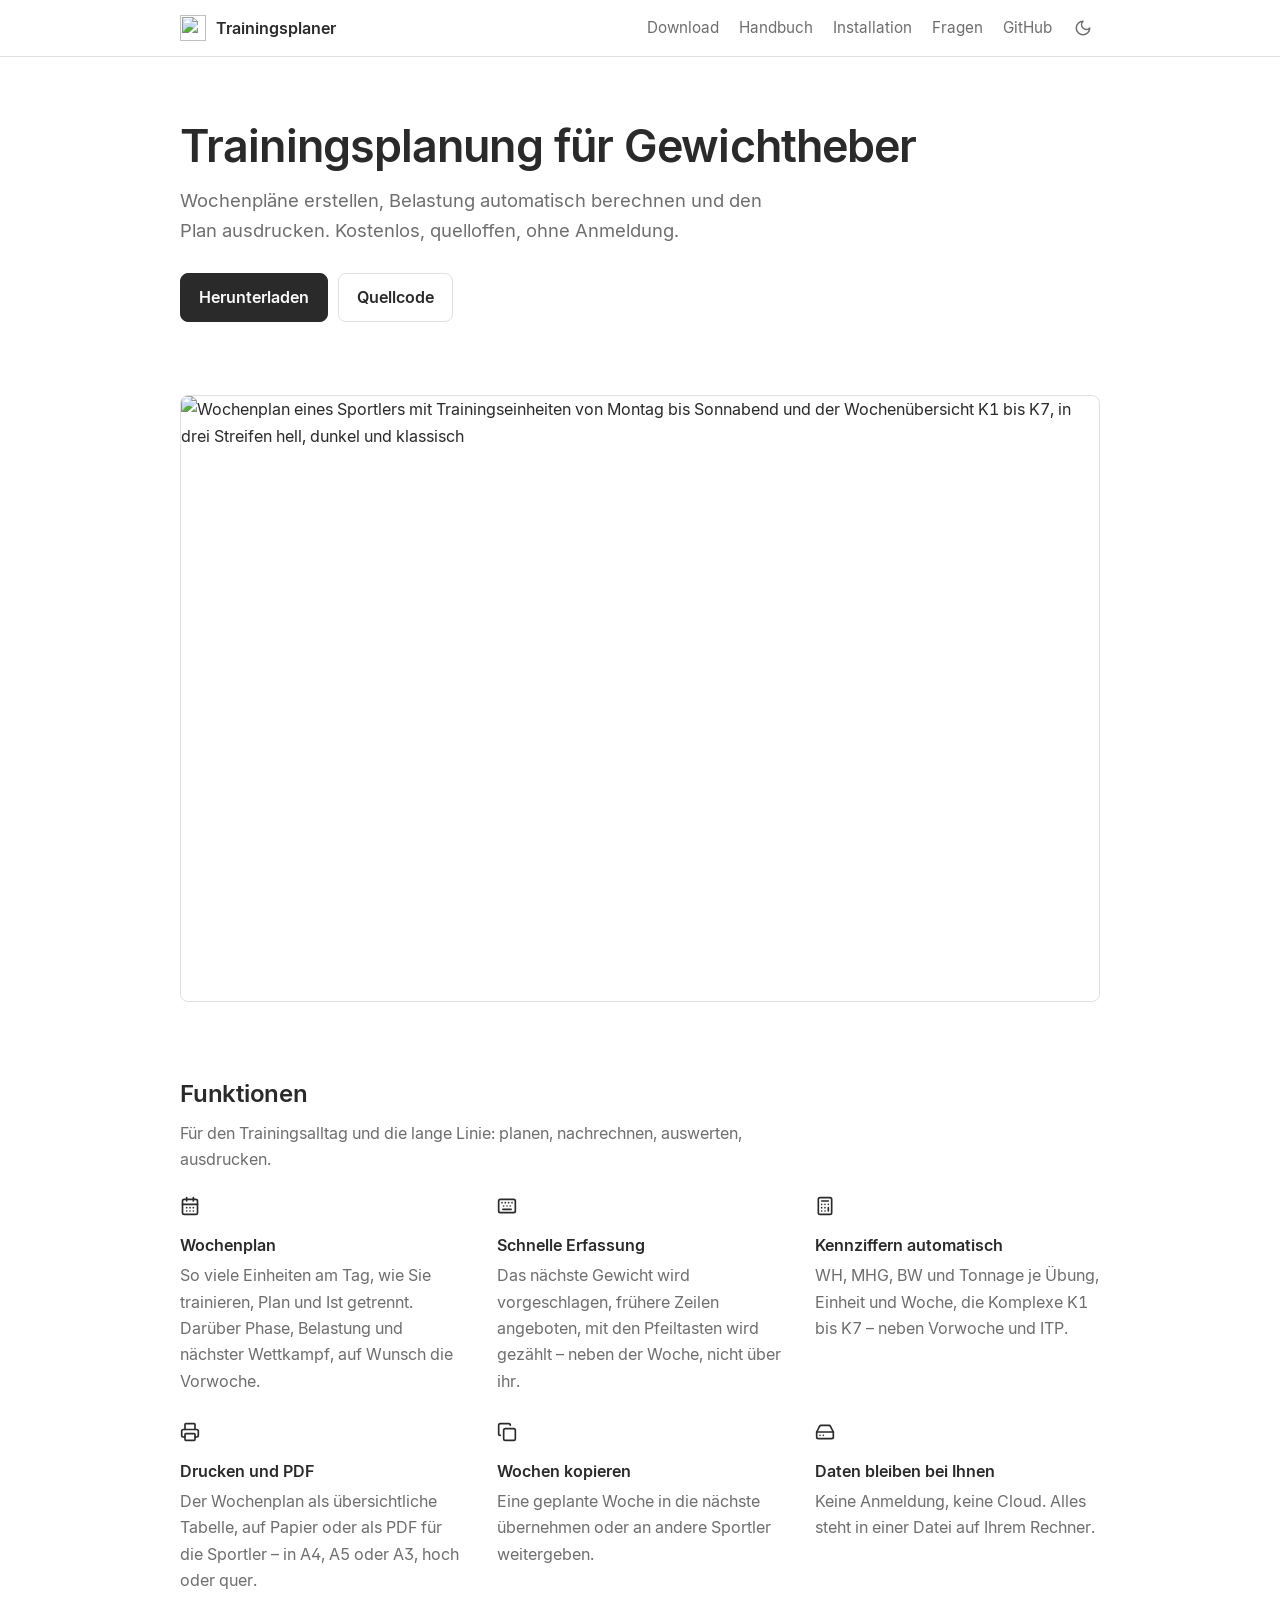
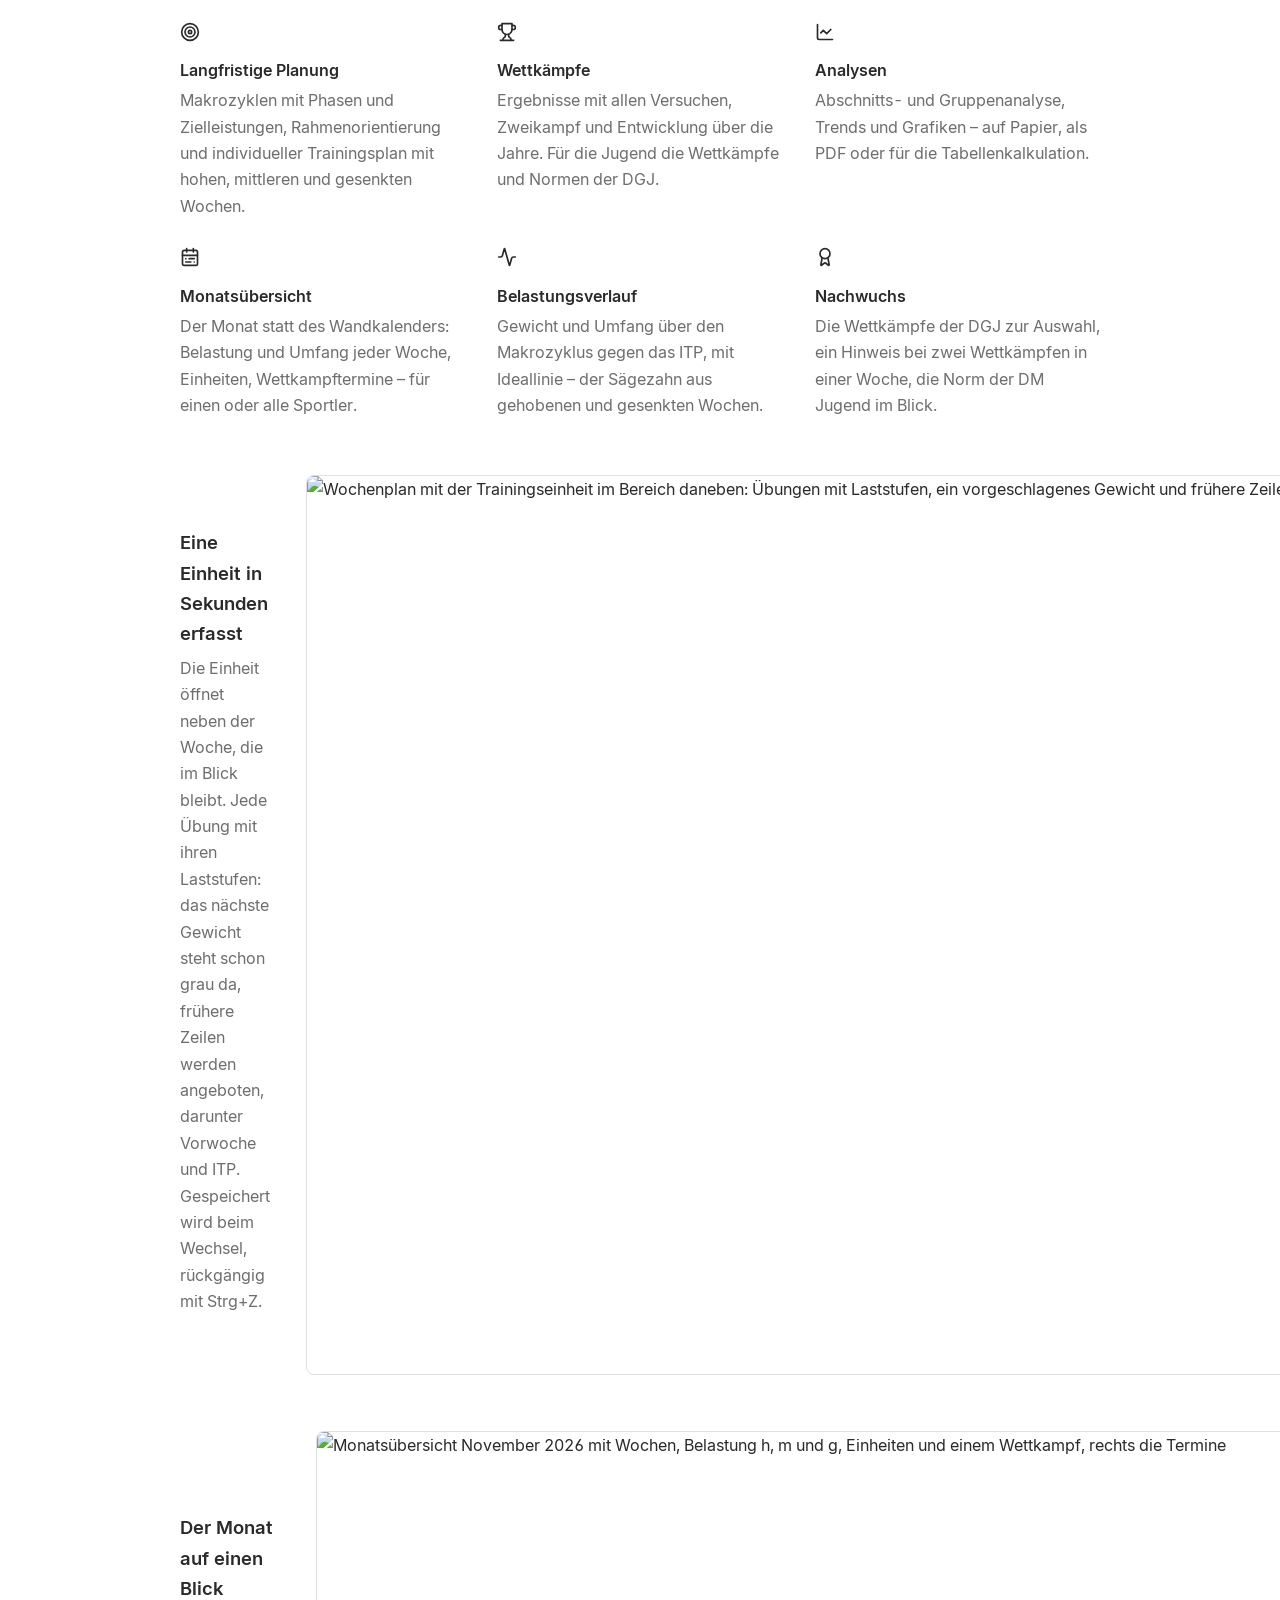
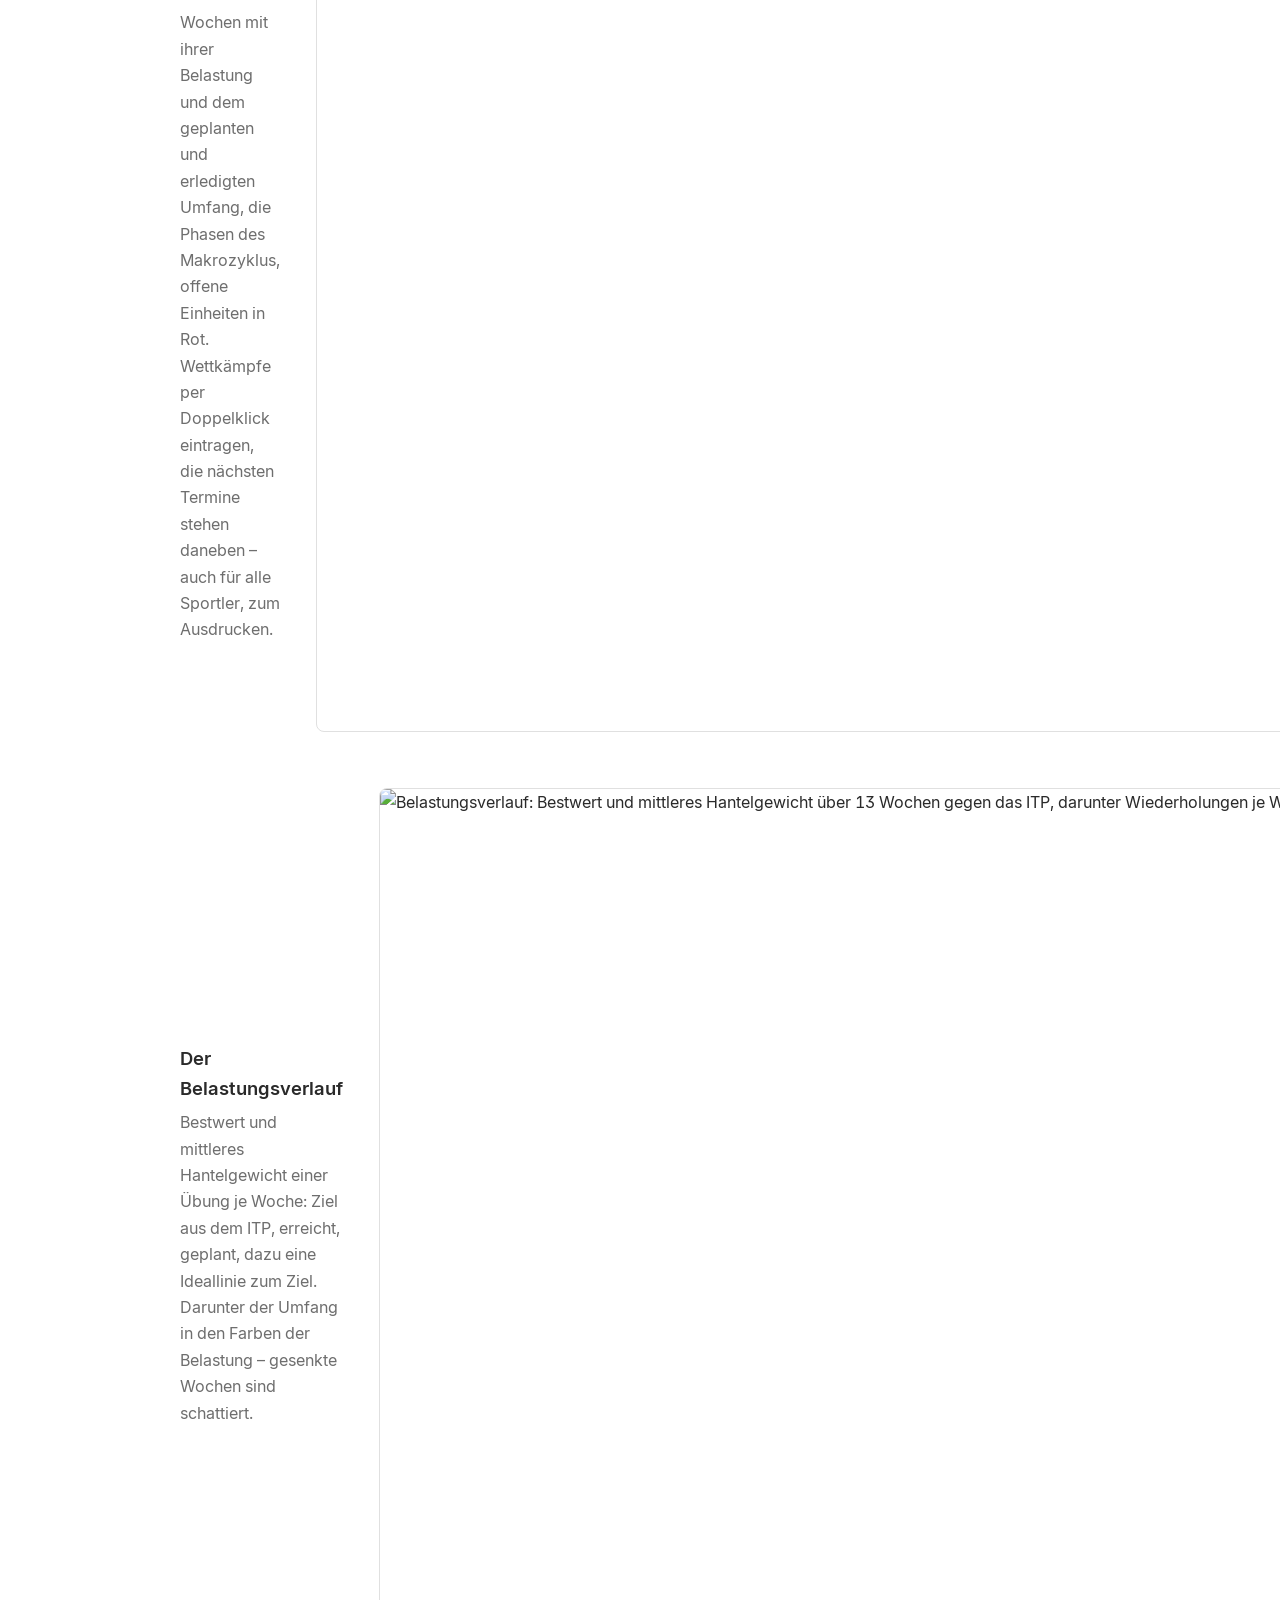
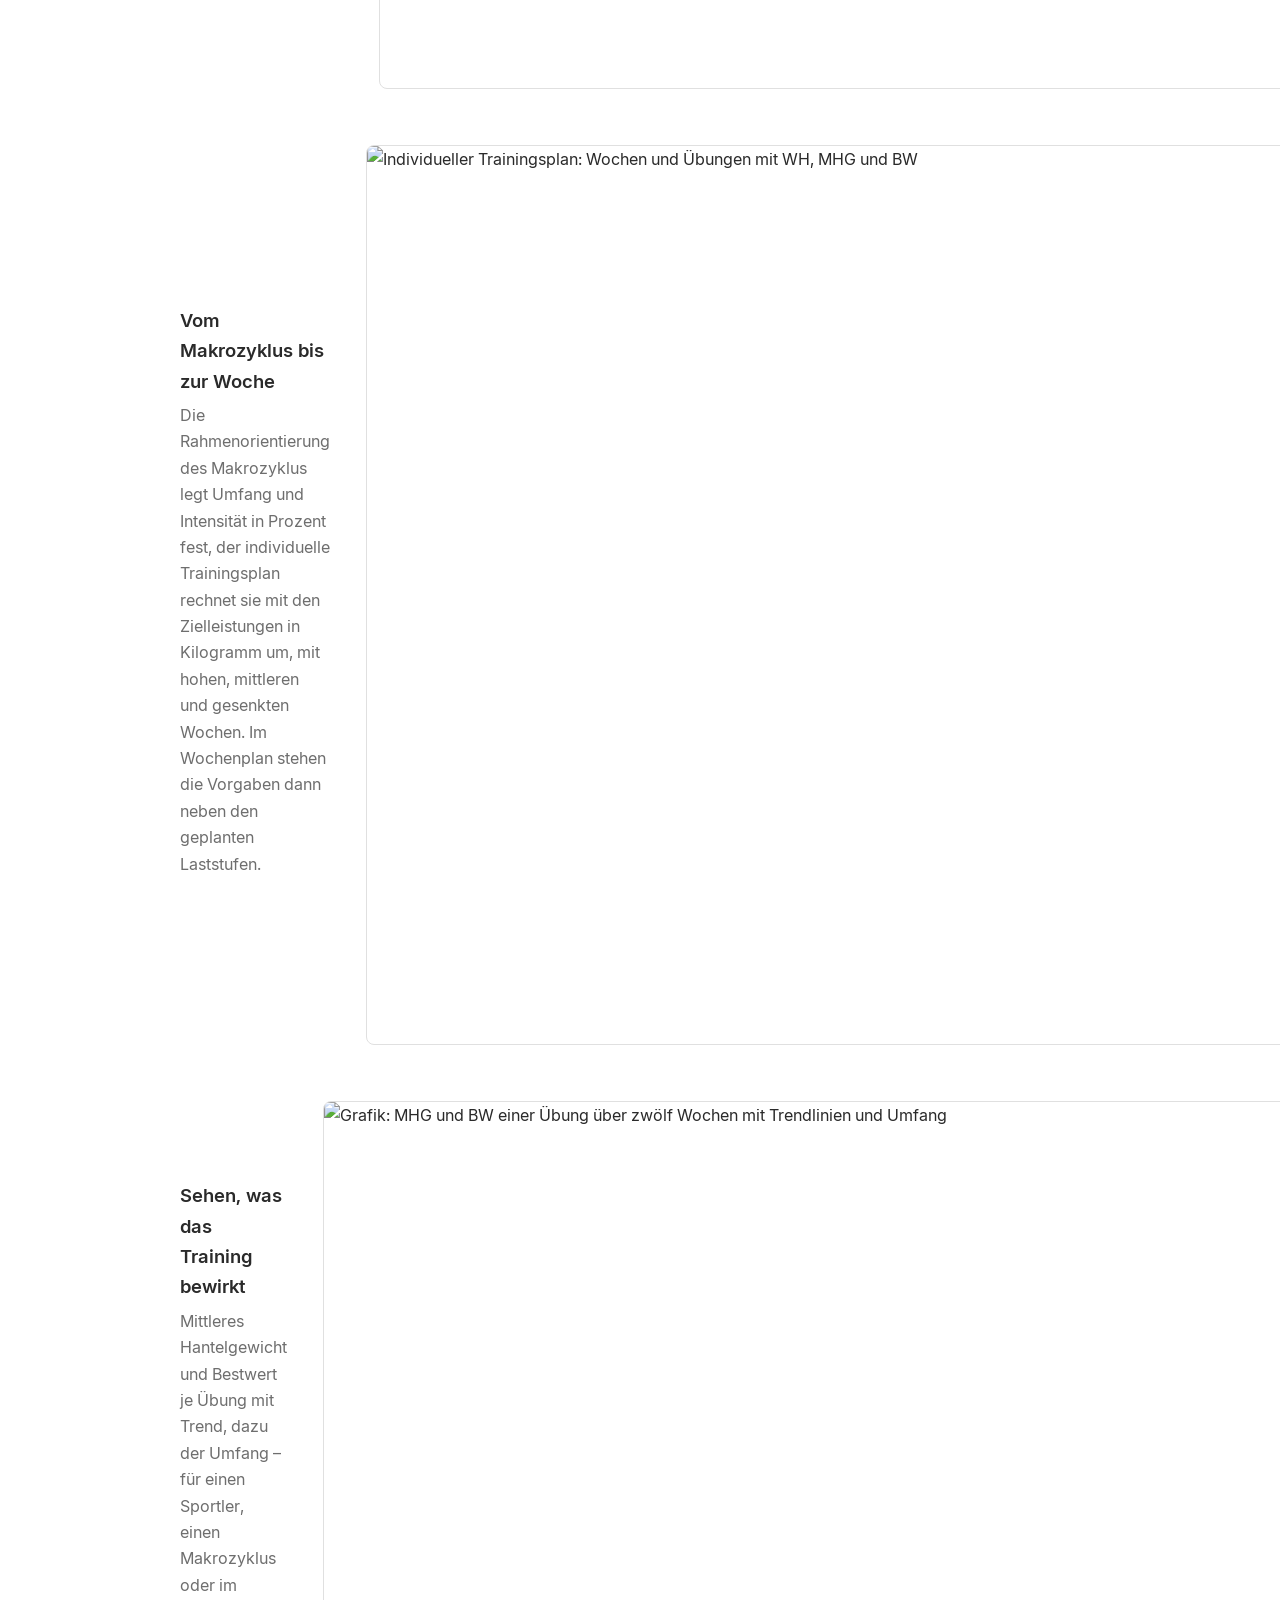
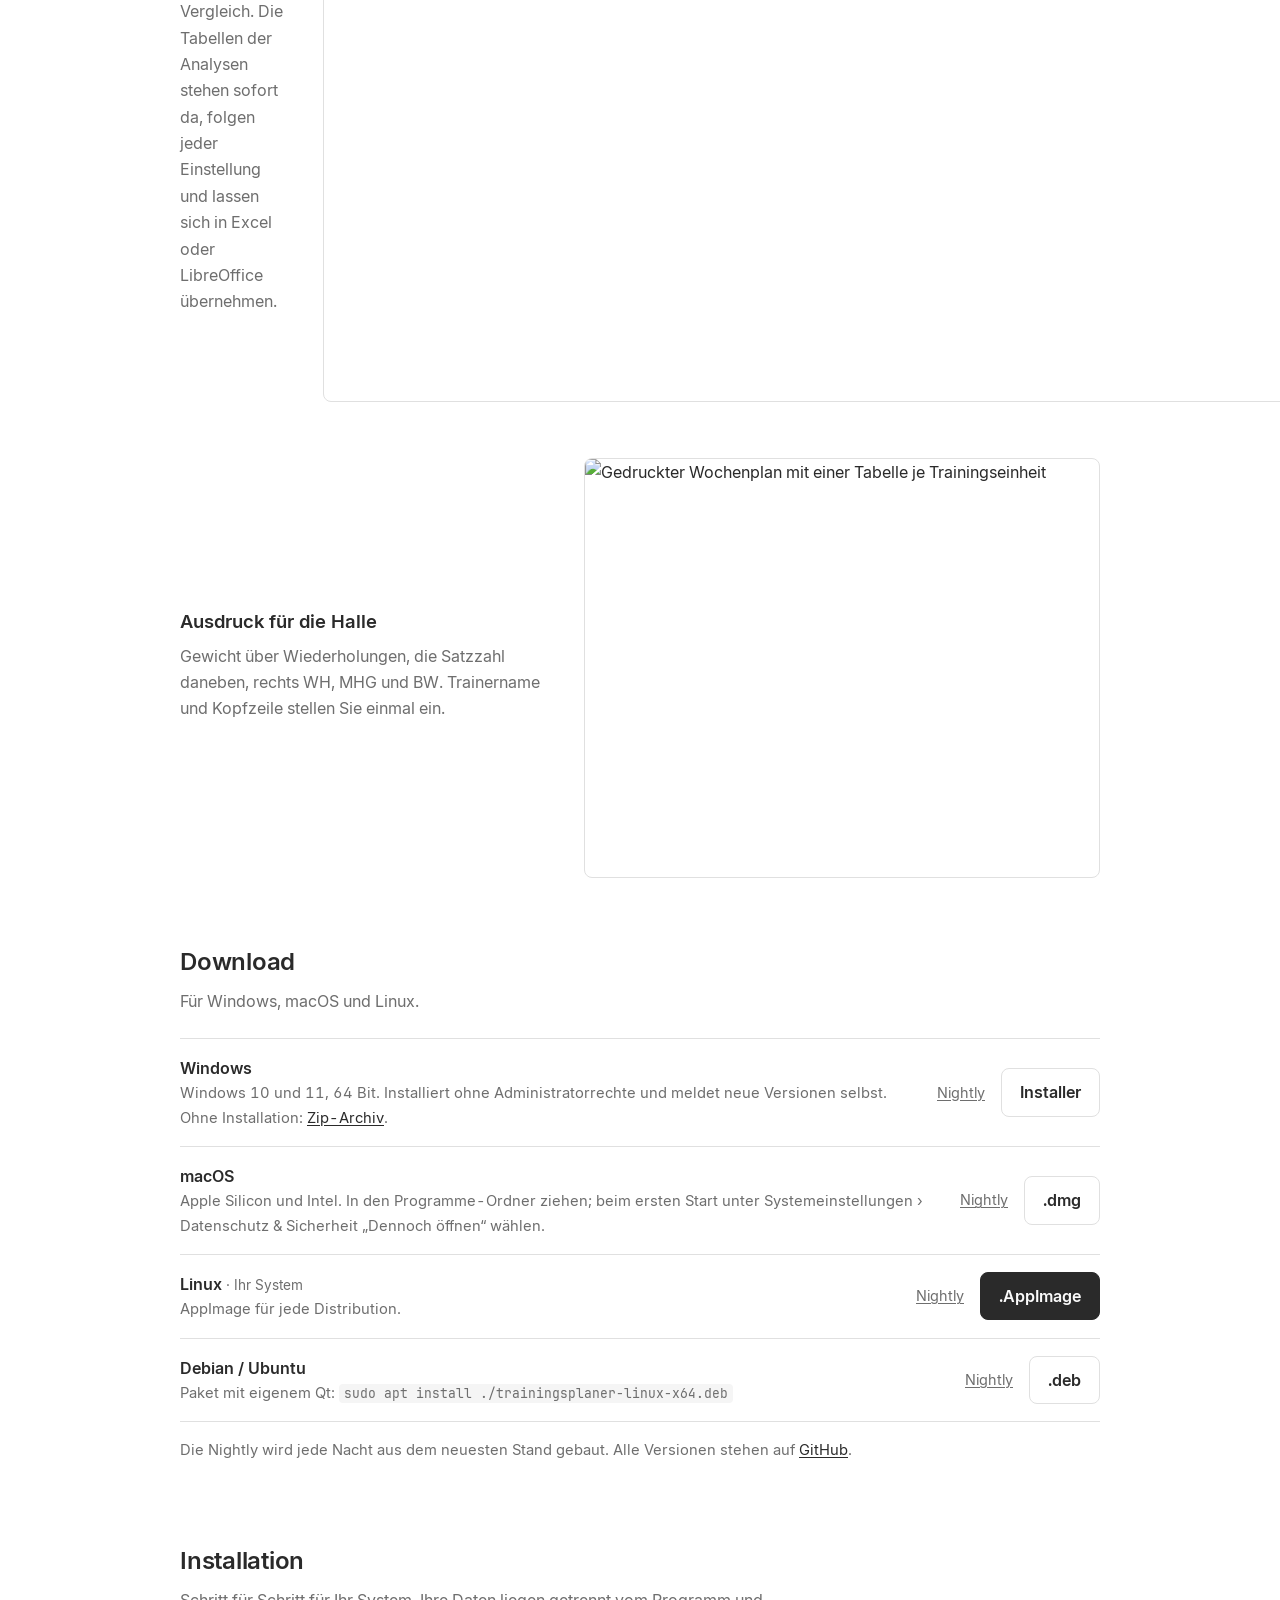
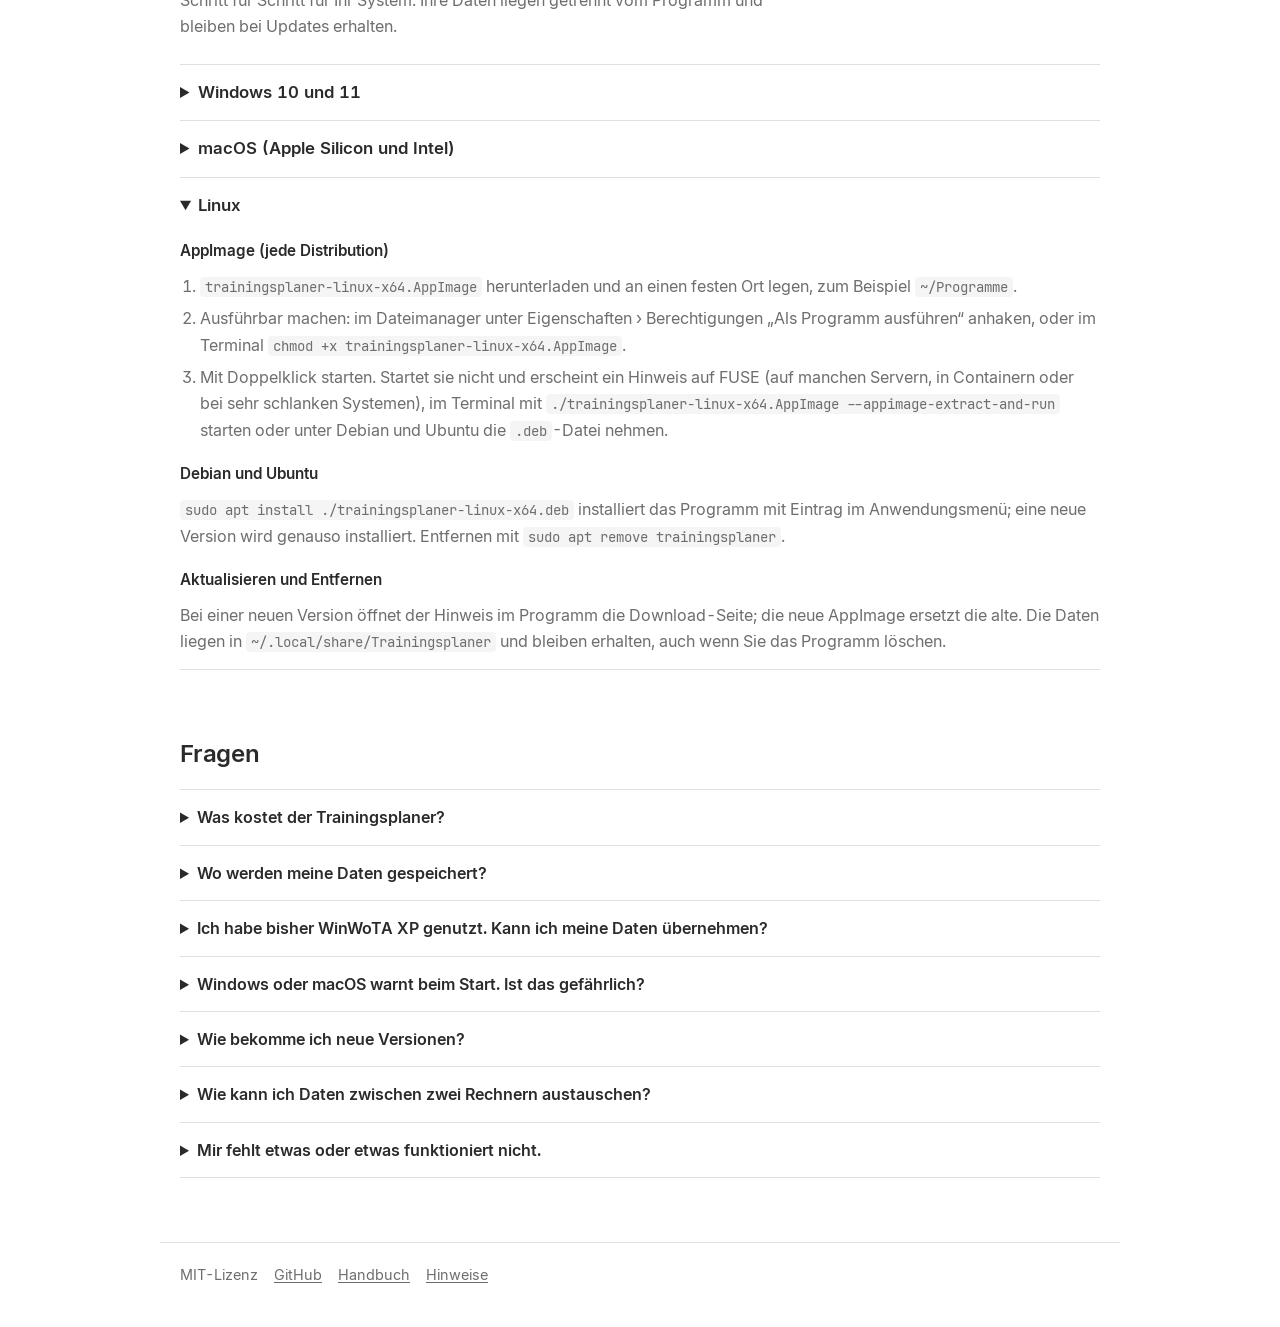
==== commit 0fa308b1: "Put the handbook on the website The website gets handbuch.html, made from docs/HANDBUCH.md when the " ====
--- a/pages/index.html
+++ b/pages/index.html
@@ -19,6 +19,7 @@
     <a class="brand" href="./"><img src="trainingsplaner.svg" alt=""> Trainingsplaner</a>
     <div class="links">
       <a href="#download">Download</a>
+      <a href="handbuch.html">Handbuch</a>
       <a href="#installation">Installation</a>
       <a href="#fragen">Fragen</a>
       <a href="https://github.com/iam-peter/trainingsplaner">GitHub</a>
@@ -304,6 +305,7 @@
   <div class="wrap">
     <span>MIT-Lizenz</span>
     <a href="https://github.com/iam-peter/trainingsplaner">GitHub</a>
+    <a href="handbuch.html">Handbuch</a>
     <a href="hinweise.html">Hinweise</a>
   </div>
 </footer>
--- a/pages/style.css
+++ b/pages/style.css
@@ -158,3 +158,51 @@
 article h1 { font-size: 2rem; }
 article h2 { font-size: 1.2rem; margin-top: 32px; }
 article p { color: var(--muted); }
+
+/* The handbook (handbuch.html, made from docs/HANDBUCH.md): chapters
+   beside the text, on phones above it */
+.handbook { display: grid; grid-template-columns: 200px minmax(0, 1fr); gap: 48px; max-width: 1120px; }
+.handbook article { max-width: none; min-width: 0; }
+.handbook article > :not(section), .handbook section > :not(figure):not(.table) { max-width: 680px; }
+.handbook article p, .handbook article li { color: var(--fg); }
+.handbook .contents { position: sticky; top: 24px; align-self: start; padding-top: 52px; }
+.handbook .contents-label { font-size: 0.75rem; font-weight: 600; text-transform: uppercase; letter-spacing: 0.08em; color: var(--muted); margin: 0 0 8px; }
+.handbook .contents ol { list-style: none; margin: 0; padding: 0; display: grid; gap: 2px; }
+.handbook .contents a { display: block; padding: 4px 8px; border-radius: 6px; color: var(--fg); text-decoration: none; font-size: 0.9rem; line-height: 1.35; }
+.handbook .contents a:hover { background: var(--soft); }
+.handbook .num { color: var(--muted); font-variant-numeric: tabular-nums; }
+.handbook section { padding: 36px 0 0; margin-top: 28px; border-top: 1px solid var(--line); }
+.handbook h2 { font-size: 1.5rem; margin: 0 0 12px; }
+.handbook h3 { font-size: 1.1rem; margin: 28px 0 8px; }
+.handbook figure { margin: 18px 0 22px; }
+.handbook figure img { display: block; width: 100%; border: 1px solid var(--line); border-radius: 8px; background: #f8f8f8; }
+.handbook figcaption { color: var(--muted); font-size: 0.85rem; margin-top: 6px; }
+.handbook .example { background: var(--soft); border-radius: 8px; padding: 12px 16px; margin: 16px 0 20px; max-width: 680px; }
+.handbook .example .label { font-size: 0.72rem; font-weight: 600; text-transform: uppercase; letter-spacing: 0.08em; color: var(--muted); margin-bottom: 2px; }
+.handbook .example p { margin: 0; }
+.handbook del { color: #c0392b; text-decoration-thickness: 2px; }
+.handbook .table { overflow-x: auto; margin: 10px 0 20px; }
+.handbook table { border-collapse: collapse; width: 100%; min-width: 420px; font-size: 0.93rem; }
+.handbook th, .handbook td { text-align: left; vertical-align: top; padding: 8px 10px; border-bottom: 1px solid var(--line); }
+.handbook th { font-weight: 600; color: var(--muted); font-size: 0.8rem; text-transform: uppercase; letter-spacing: 0.05em; }
+.handbook td:first-child { font-weight: 600; white-space: nowrap; }
+.handbook .anatomy { display: grid; grid-template-columns: repeat(5, minmax(0, 1fr)); gap: 1px; background: var(--line); border: 1px solid var(--line); border-radius: 8px; overflow: hidden; max-width: 600px; margin: 6px 0 16px; }
+.handbook .anatomy div { background: var(--bg); padding: 10px 10px 8px; display: grid; gap: 1px; min-width: 0; }
+.handbook .anatomy b { font: 600 1.4rem "JetBrains Mono", ui-monospace, Menlo, Consolas, monospace; }
+.handbook .anatomy span { font-size: 0.78rem; font-weight: 600; }
+.handbook .anatomy small { font-size: 0.75rem; color: var(--muted); line-height: 1.3; }
+/* The week's load in the program's colours */
+.load { display: inline-grid; place-items: center; min-width: 1.6em; height: 1.4em; padding: 0 0.3em; border-radius: 4px; font: 600 0.8em/1 "JetBrains Mono", ui-monospace, Menlo, Consolas, monospace; }
+.load.h { background: #5b6b7f; color: #ffffff; }
+.load.m { background: #9aa8b8; color: #ffffff; }
+.load.g { background: #d5dde6; color: #2a2a2a; }
+.handbook .loads { color: var(--muted); font-size: 0.9rem; }
+@media (max-width: 860px) {
+  .handbook { grid-template-columns: minmax(0, 1fr); gap: 0; }
+  .handbook .contents { position: static; padding-top: 32px; }
+  .handbook .contents ol { display: flex; flex-wrap: wrap; gap: 6px; }
+  .handbook .contents a { border: 1px solid var(--line); border-radius: 999px; padding: 4px 10px; font-size: 0.85rem; }
+  .handbook article { padding-top: 24px; }
+  .handbook .anatomy small { display: none; }
+  .handbook .anatomy b { font-size: 1.05rem; }
+}
